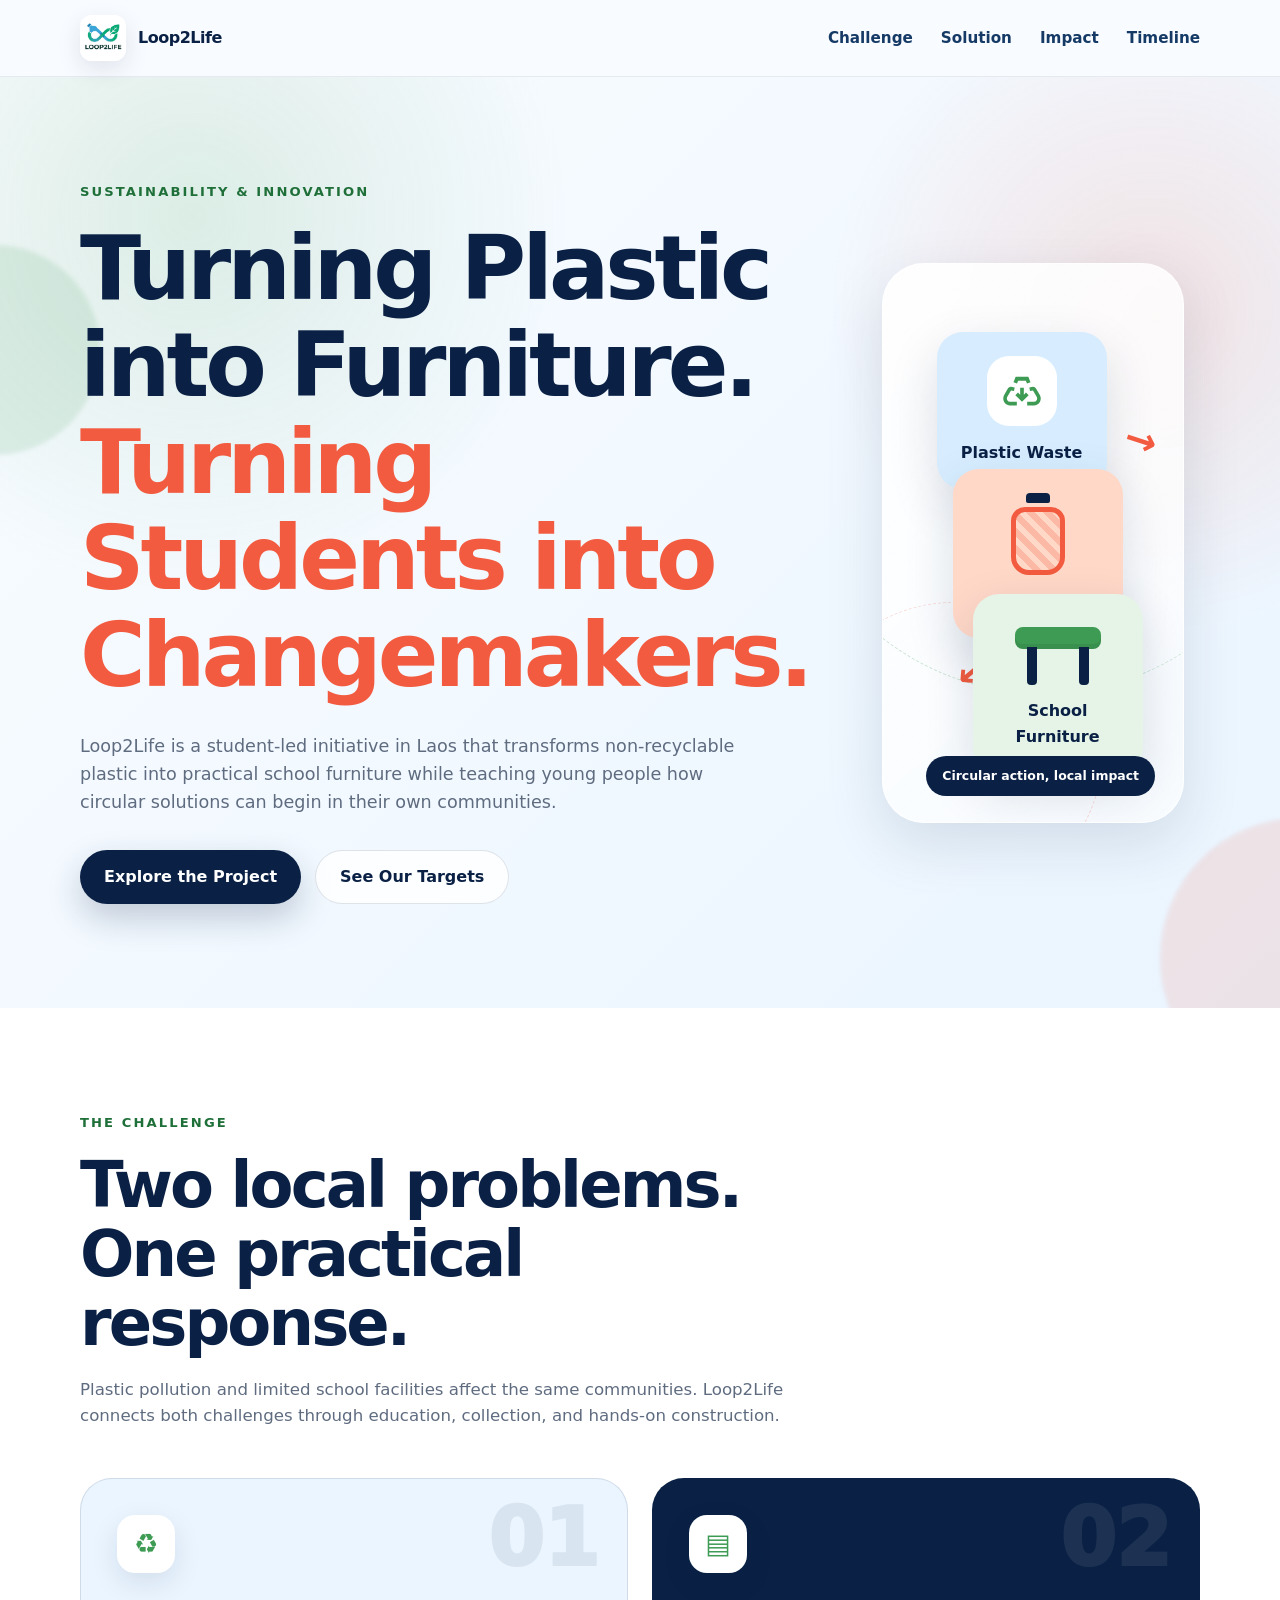
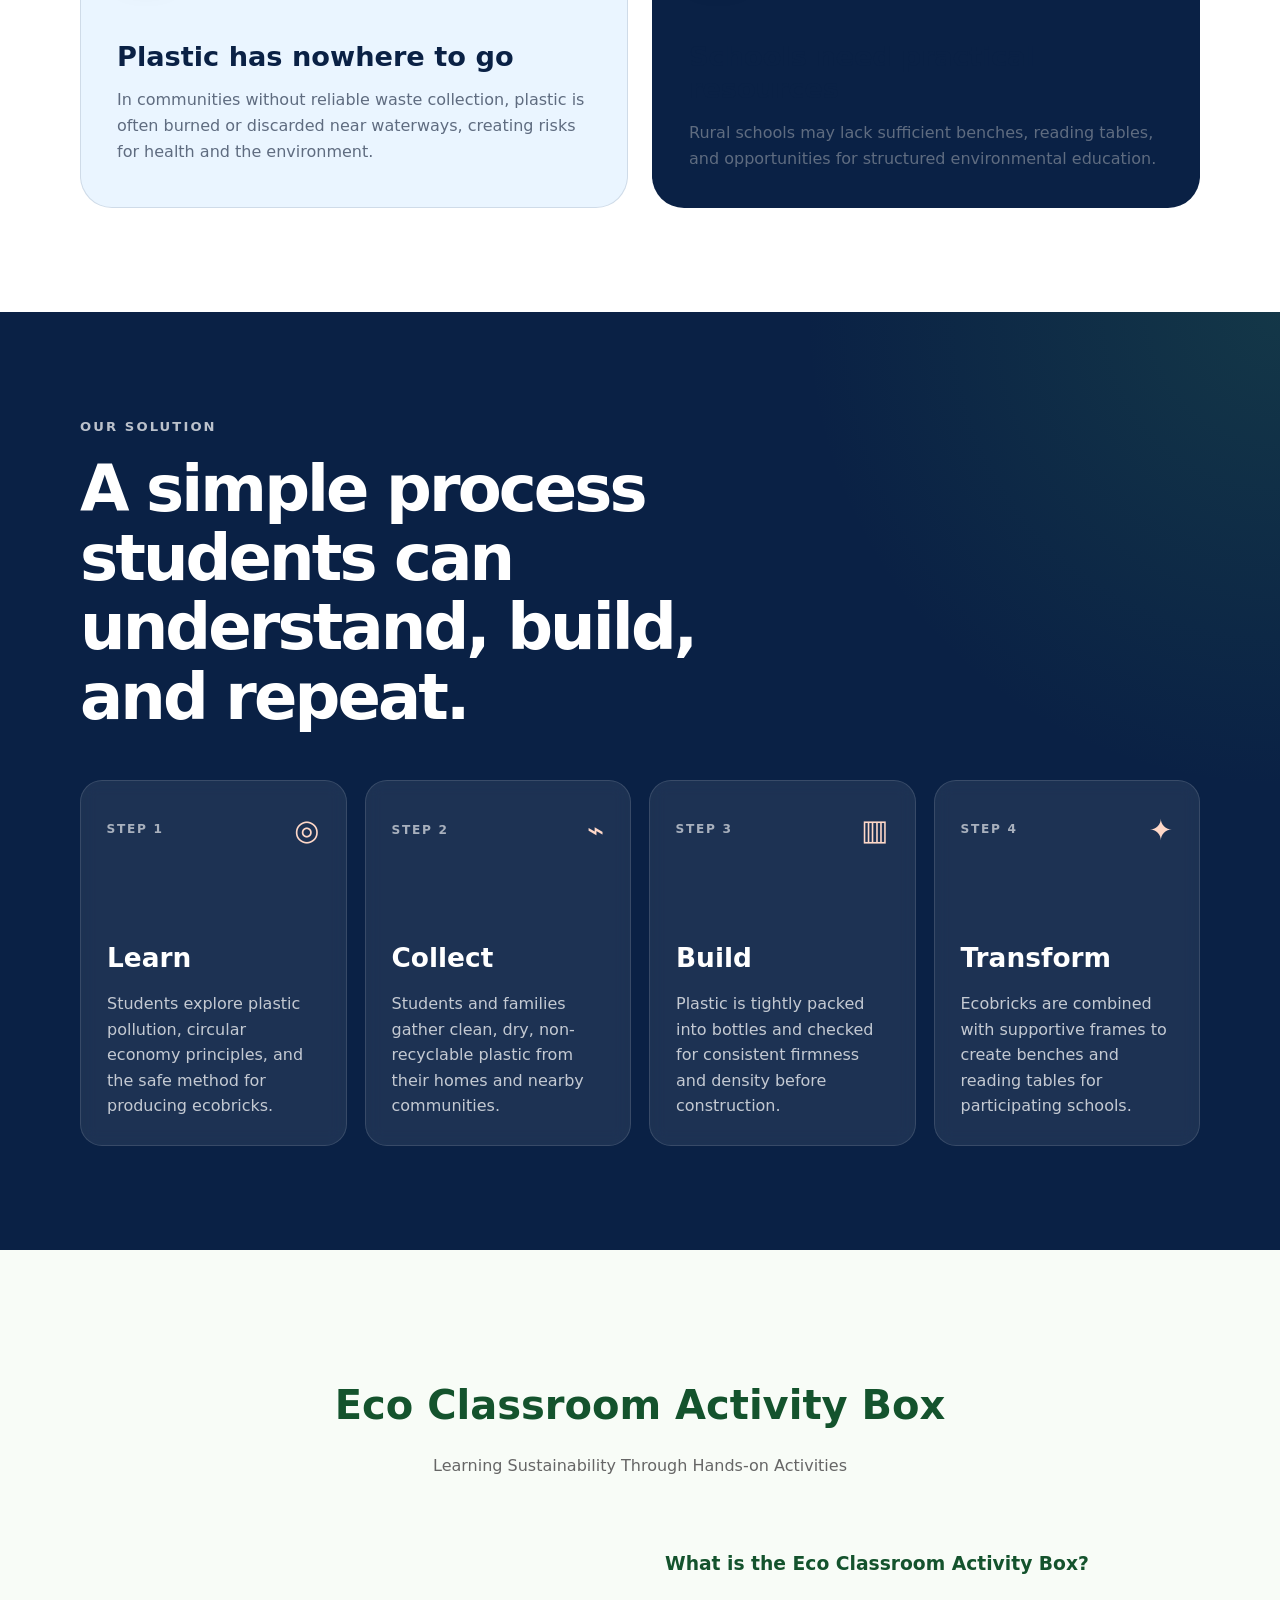
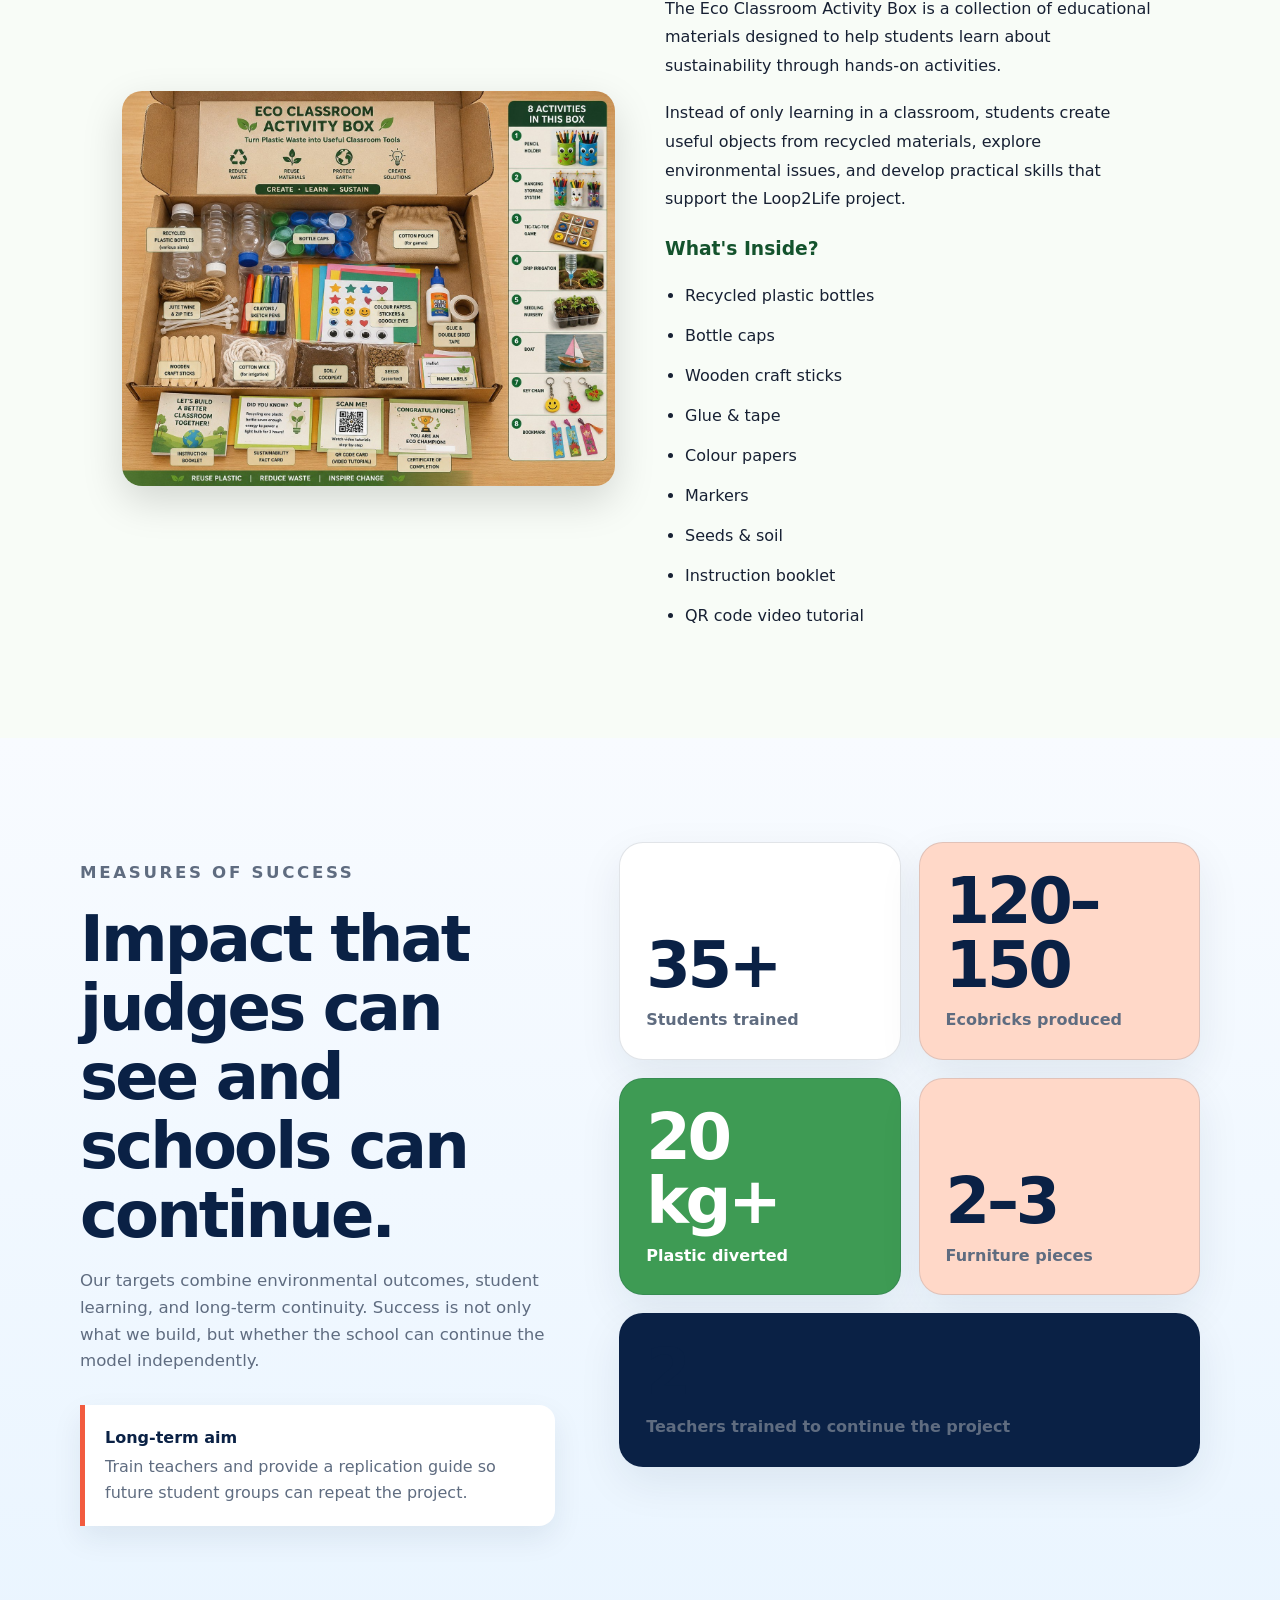
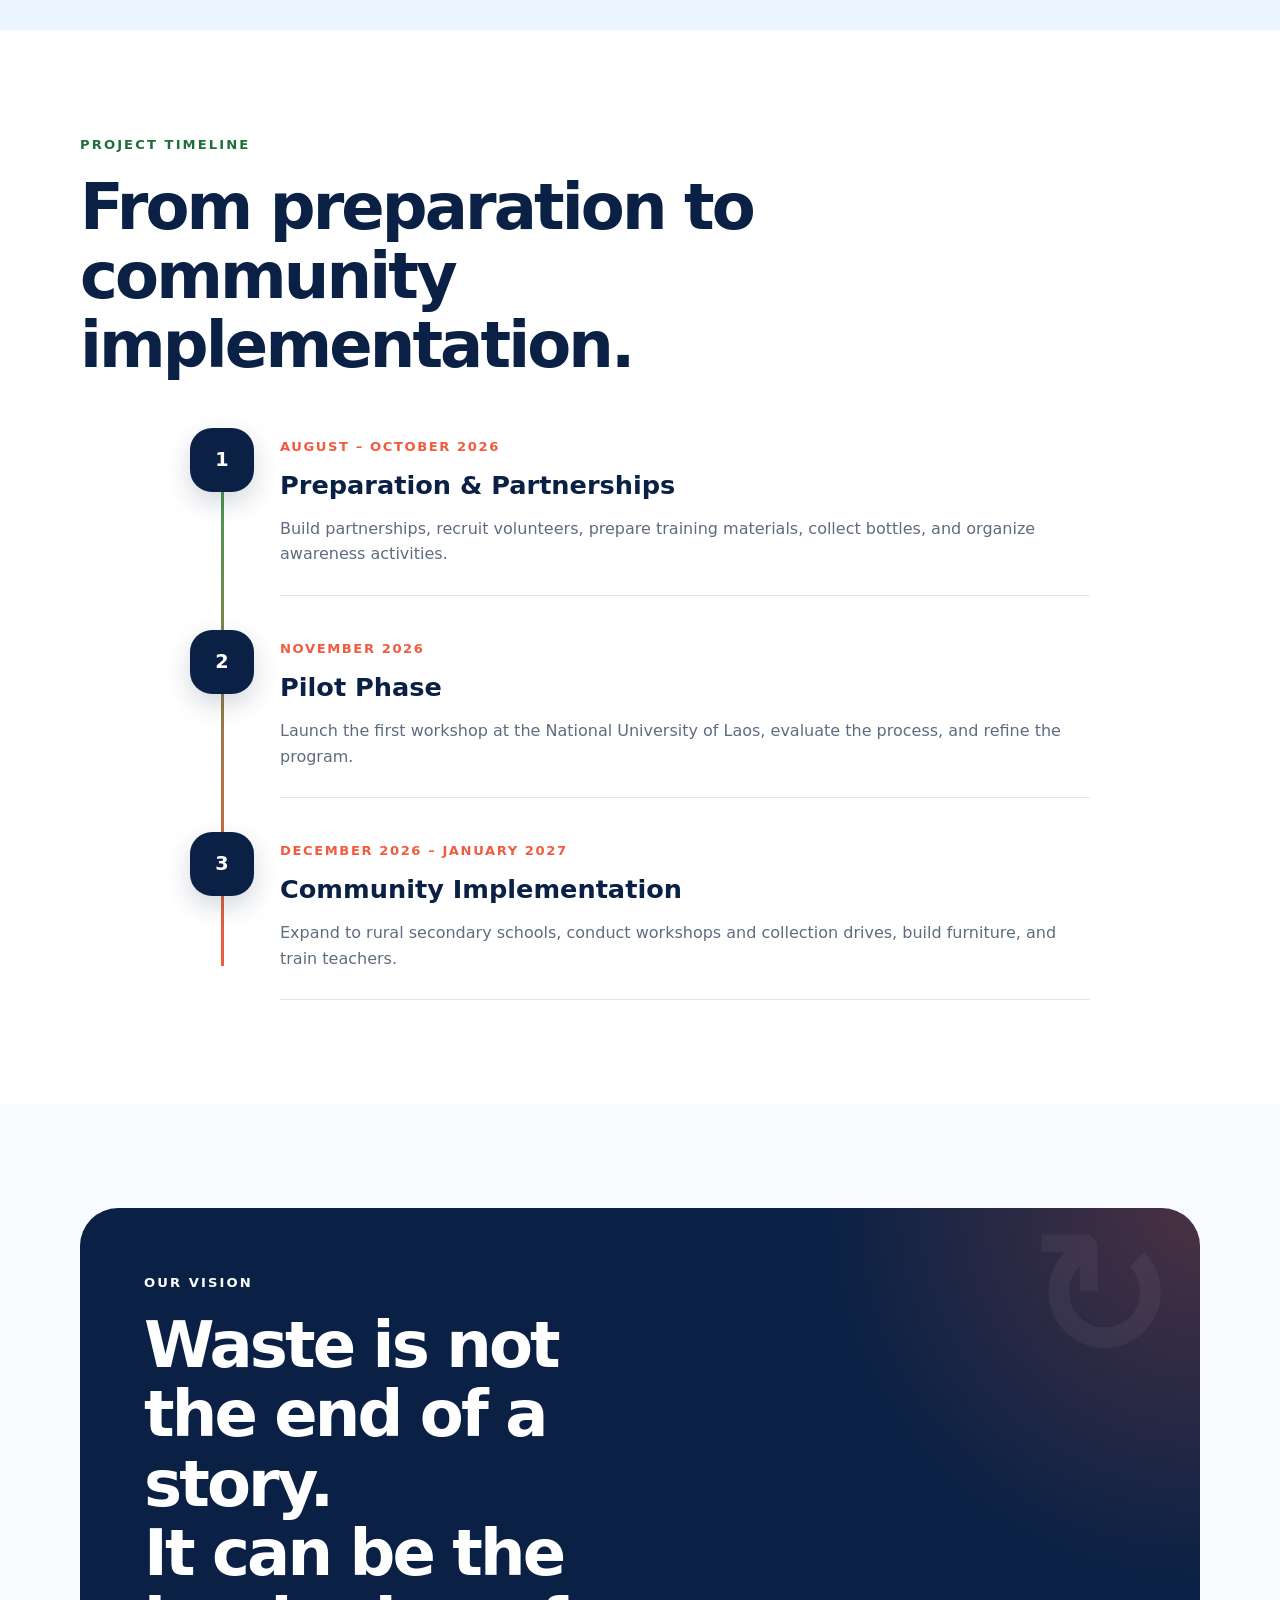
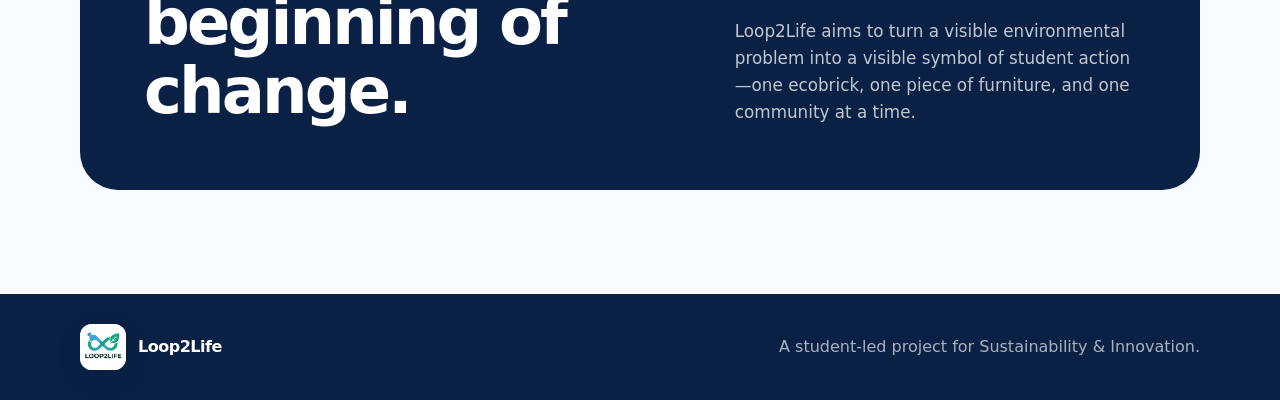
==== index.html @ 2abc689b "Add files via upload" ====
<!DOCTYPE html>
<html lang="en">
<head>
  <meta charset="UTF-8" />
  <meta name="viewport" content="width=device-width, initial-scale=1.0" />
  <meta
    name="description"
    content="Loop2Life transforms non-recyclable plastic into school furniture while empowering students in Laos through environmental education."
  />
  <title>Loop2Life | Turning Waste into Change</title>
  <link rel="stylesheet" href="style.css" />
</head>
<body>
  <header class="site-header">
    <div class="container nav-wrap">
      <a class="brand" href="#top" aria-label="Loop2Life home">
        <img src="logo.jpg" alt="Loop2Life logo" />
        <span>Loop2Life</span>
      </a>

      <nav aria-label="Primary navigation">
        <a href="#challenge">Challenge</a>
        <a href="#solution">Solution</a>
        <a href="#impact">Impact</a>
        <a href="#timeline">Timeline</a>
      </nav>
    </div>
  </header>

  <main id="top">
    <section class="hero section-pad">
      <div class="hero-shape hero-shape-one"></div>
      <div class="hero-shape hero-shape-two"></div>

      <div class="container hero-grid">
        <div class="hero-copy">
          <p class="eyebrow">Sustainability &amp; Innovation</p>
          <h1>
            Turning Plastic into Furniture.<br />
            <span>Turning Students into Changemakers.</span>
          </h1>
          <p class="hero-text">
            Loop2Life is a student-led initiative in Laos that transforms
            non-recyclable plastic into practical school furniture while
            teaching young people how circular solutions can begin in their
            own communities.
          </p>

          <div class="hero-actions">
            <a class="button button-primary" href="#solution">Explore the Project</a>
            <a class="button button-secondary" href="#impact">See Our Targets</a>
          </div>
        </div>

        <div class="hero-visual" aria-label="Plastic waste to school furniture process">
          <div class="orbit orbit-large"></div>
          <div class="orbit orbit-small"></div>

          <div class="visual-card visual-card-main">
            <div class="icon-circle" aria-hidden="true">
              <svg viewBox="0 0 24 24" role="img">
                <path d="M8.2 3.5h7.6l1.3 3.2-2.1.8-.7-1.7H9.7L9 7.5l-2.1-.8 1.3-3.2Zm-2.8 6 2.2.4-.4 2.1-1.8-.3-2.2 3.8a2 2 0 0 0 1.7 3h4v2.2h-4a4.2 4.2 0 0 1-3.6-6.3l2.3-4a2 2 0 0 1 1.8-.9Zm13.2 0a2 2 0 0 1 1.8 1l2.3 3.9a4.2 4.2 0 0 1-3.6 6.3h-4v-2.2h4a2 2 0 0 0 1.7-3l-2.2-3.8-1.8.3-.4-2.1 2.2-.4ZM10.9 10h2.2v4.2l1.3-1.3 1.6 1.6-4 4-4-4 1.6-1.6 1.3 1.3V10Z" />
              </svg>
            </div>
            <p>Plastic Waste</p>
          </div>

          <div class="flow-arrow arrow-one">→</div>

          <div class="visual-card visual-card-accent">
            <div class="bottle" aria-hidden="true">
              <span class="bottle-cap"></span>
              <span class="bottle-body"></span>
            </div>
            <p>Ecobricks</p>
          </div>

          <div class="flow-arrow arrow-two">→</div>

          <div class="visual-card visual-card-furniture">
            <div class="bench" aria-hidden="true">
              <span class="bench-top"></span>
              <span class="bench-leg leg-left"></span>
              <span class="bench-leg leg-right"></span>
            </div>
            <p>School Furniture</p>
          </div>

          <div class="visual-badge">Circular action, local impact</div>
        </div>
      </div>
    </section>

    <section id="challenge" class="section-pad challenge">
      <div class="container">
        <div class="section-heading">
          <p class="eyebrow">The Challenge</p>
          <h2>Two local problems. One practical response.</h2>
          <p>
            Plastic pollution and limited school facilities affect the same
            communities. Loop2Life connects both challenges through education,
            collection, and hands-on construction.
          </p>
        </div>

        <div class="challenge-grid">
          <article class="info-card">
            <span class="card-number">01</span>
            <div class="card-icon" aria-hidden="true">♻</div>
            <h3>Plastic has nowhere to go</h3>
            <p>
              In communities without reliable waste collection, plastic is
              often burned or discarded near waterways, creating risks for
              health and the environment.
            </p>
          </article>

          <article class="info-card info-card-dark">
            <span class="card-number">02</span>
            <div class="card-icon" aria-hidden="true">▤</div>
            <h3>Schools need practical resources</h3>
            <p>
              Rural schools may lack sufficient benches, reading tables, and
              opportunities for structured environmental education.
            </p>
          </article>
        </div>
      </div>
    </section>

    <section id="solution" class="section-pad solution">
      <div class="container">
        <div class="section-heading section-heading-light">
          <p class="eyebrow">Our Solution</p>
          <h2>A simple process students can understand, build, and repeat.</h2>
        </div>

        <div class="process-grid">
          <article class="process-card">
            <div class="process-top">
              <span class="process-step">Step 1</span>
              <span class="process-symbol">◎</span>
            </div>
            <h3>Learn</h3>
            <p>
              Students explore plastic pollution, circular economy principles,
              and the safe method for producing ecobricks.
            </p>
          </article>

          <article class="process-card">
            <div class="process-top">
              <span class="process-step">Step 2</span>
              <span class="process-symbol">⌁</span>
            </div>
            <h3>Collect</h3>
            <p>
              Students and families gather clean, dry, non-recyclable plastic
              from their homes and nearby communities.
            </p>
          </article>

          <article class="process-card">
            <div class="process-top">
              <span class="process-step">Step 3</span>
              <span class="process-symbol">▥</span>
            </div>
            <h3>Build</h3>
            <p>
              Plastic is tightly packed into bottles and checked for consistent
              firmness and density before construction.
            </p>
          </article>

          <article class="process-card">
            <div class="process-top">
              <span class="process-step">Step 4</span>
              <span class="process-symbol">✦</span>
            </div>
            <h3>Transform</h3>
            <p>
              Ecobricks are combined with supportive frames to create benches
              and reading tables for participating schools.
            </p>
          </article>
        </div>
      </div>
    </section>

    <!-- Eco Classroom Activity Box -->
<section id="activity-box" class="activity-box">
    <div class="container">

        <h2>Eco Classroom Activity Box</h2>

        <p class="section-subtitle">
            Learning Sustainability Through Hands-on Activities
        </p>

        <div class="activity-content">

            <div class="activity-image">
                <img src="box.jpg" alt="Eco Classroom Activity Box">
            </div>

            <div class="activity-text">

                <h3>What is the Eco Classroom Activity Box?</h3>

                <p>
                    The Eco Classroom Activity Box is a collection of educational
                    materials designed to help students learn about sustainability
                    through hands-on activities.
                </p>

                <p>
                    Instead of only learning in a classroom, students create useful
                    objects from recycled materials, explore environmental issues,
                    and develop practical skills that support the Loop2Life project.
                </p>

                <h3>What's Inside?</h3>

                <ul>
                    <li>Recycled plastic bottles</li>
                    <li>Bottle caps</li>
                    <li>Wooden craft sticks</li>
                    <li>Glue & tape</li>
                    <li>Colour papers</li>
                    <li>Markers</li>
                    <li>Seeds & soil</li>
                    <li>Instruction booklet</li>
                    <li>QR code video tutorial</li>
                </ul>

            </div>

        </div>

    </div>
</section>

    <section id="impact" class="section-pad impact">
      <div class="container impact-layout">
        <div class="impact-copy">
          <p class="eyebrow">Measures of Success</p>
          <h2>Impact that judges can see and schools can continue.</h2>
          <p>
            Our targets combine environmental outcomes, student learning, and
            long-term continuity. Success is not only what we build, but whether
            the school can continue the model independently.
          </p>
          <div class="impact-note">
            <strong>Long-term aim</strong>
            <span>
              Train teachers and provide a replication guide so future student
              groups can repeat the project.
            </span>
          </div>
        </div>

        <div class="stats-grid">
          <article class="stat-card">
            <strong>35+</strong>
            <span>Students trained</span>
          </article>
          <article class="stat-card">
            <strong>120–150</strong>
            <span>Ecobricks produced</span>
          </article>
          <article class="stat-card">
            <strong>20 kg+</strong>
            <span>Plastic diverted</span>
          </article>
          <article class="stat-card">
            <strong>2–3</strong>
            <span>Furniture pieces</span>
          </article>
          <article class="stat-card stat-card-wide">
            <strong>2</strong>
            <span>Teachers trained to continue the project</span>
          </article>
        </div>
      </div>
    </section>

    <section id="timeline" class="section-pad timeline-section">
      <div class="container">
        <div class="section-heading">
          <p class="eyebrow">Project Timeline</p>
          <h2>From preparation to community implementation.</h2>
        </div>

        <div class="timeline">
          <article class="timeline-item">
            <div class="timeline-marker">1</div>
            <div class="timeline-content">
              <p class="timeline-date">August – October 2026</p>
              <h3>Preparation &amp; Partnerships</h3>
              <p>
                Build partnerships, recruit volunteers, prepare training
                materials, collect bottles, and organize awareness activities.
              </p>
            </div>
          </article>

          <article class="timeline-item">
            <div class="timeline-marker">2</div>
            <div class="timeline-content">
              <p class="timeline-date">November 2026</p>
              <h3>Pilot Phase</h3>
              <p>
                Launch the first workshop at the National University of Laos,
                evaluate the process, and refine the program.
              </p>
            </div>
          </article>

          <article class="timeline-item">
            <div class="timeline-marker">3</div>
            <div class="timeline-content">
              <p class="timeline-date">December 2026 – January 2027</p>
              <h3>Community Implementation</h3>
              <p>
                Expand to rural secondary schools, conduct workshops and
                collection drives, build furniture, and train teachers.
              </p>
            </div>
          </article>
        </div>
      </div>
    </section>

    <section class="section-pad vision">
      <div class="container vision-card">
        <div>
          <p class="eyebrow">Our Vision</p>
          <h2>Waste is not the end of a story.<br />It can be the beginning of change.</h2>
        </div>
        <p>
          Loop2Life aims to turn a visible environmental problem into a visible
          symbol of student action—one ecobrick, one piece of furniture, and one
          community at a time.
        </p>
      </div>
    </section>
  </main>

  <footer>
    <div class="container footer-wrap">
      <a class="brand footer-brand" href="#top">
        <img src="logo.jpg" alt="Loop2Life logo" />
        <span>Loop2Life</span>
      </a>
      <p>A student-led project for Sustainability &amp; Innovation.</p>
    </div>
  </footer>
</body>
</html>
---- style.css ----
:root {
  --navy: #0a2145;
  --navy-soft: #153a66;
  --blue: #eaf5ff;
  --blue-strong: #d7edff;
  --green: #3e9b54;
  --green-dark: #1f6f39;
  --orange: #f25b3f;
  --peach: #ffd8c8;
  --ink: #172033;
  --muted: #5f6c80;
  --white: #ffffff;
  --border: rgba(10, 33, 69, 0.12);
  --shadow: 0 20px 60px rgba(10, 33, 69, 0.12);
  --radius-xl: 32px;
  --radius-lg: 22px;
  --radius-md: 16px;
  --container: 1120px;
}

* {
  box-sizing: border-box;
}

html {
  scroll-behavior: smooth;
}

body {
  margin: 0;
  color: var(--ink);
  background: #f8fbff;
  font-family: Inter, ui-sans-serif, system-ui, -apple-system, BlinkMacSystemFont,
    "Segoe UI", sans-serif;
  line-height: 1.6;
}

img {
  max-width: 100%;
  display: block;
}

a {
  color: inherit;
  text-decoration: none;
}

.container {
  width: min(calc(100% - 40px), var(--container));
  margin-inline: auto;
}

.section-pad {
  padding: 104px 0;
}

.site-header {
  position: sticky;
  top: 0;
  z-index: 1000;
  background: rgba(248, 251, 255, 0.9);
  backdrop-filter: blur(18px);
  border-bottom: 1px solid rgba(10, 33, 69, 0.08);
}

.nav-wrap {
  min-height: 76px;
  display: flex;
  align-items: center;
  justify-content: space-between;
  gap: 24px;
}

.brand {
  display: inline-flex;
  align-items: center;
  gap: 12px;
  font-weight: 900;
  letter-spacing: -0.03em;
  color: var(--navy);
}

.brand img {
  width: 46px;
  height: 46px;
  object-fit: contain;
  border-radius: 12px;
  background: var(--white);
  box-shadow: 0 8px 24px rgba(10, 33, 69, 0.1);
}

nav {
  display: flex;
  align-items: center;
  gap: 28px;
  font-size: 0.95rem;
  font-weight: 700;
  color: var(--navy-soft);
}

nav a {
  position: relative;
}

nav a::after {
  content: "";
  position: absolute;
  left: 0;
  bottom: -8px;
  width: 100%;
  height: 3px;
  border-radius: 99px;
  background: var(--orange);
  transform: scaleX(0);
  transform-origin: left;
  transition: transform 180ms ease;
}

nav a:hover::after,
nav a:focus-visible::after {
  transform: scaleX(1);
}

.hero {
  position: relative;
  overflow: hidden;
  min-height: calc(100vh - 76px);
  display: grid;
  align-items: center;
  background:
    radial-gradient(circle at 15% 15%, rgba(62, 155, 84, 0.15), transparent 28%),
    radial-gradient(circle at 90% 25%, rgba(242, 91, 63, 0.14), transparent 24%),
    linear-gradient(135deg, #f9fcff 0%, #eaf5ff 100%);
}

.hero-grid {
  position: relative;
  z-index: 2;
  display: grid;
  grid-template-columns: 1.05fr 0.95fr;
  gap: 72px;
  align-items: center;
}

.hero-copy h1,
.section-heading h2,
.impact-copy h2,
.vision-card h2 {
  margin: 0;
  color: var(--navy);
  line-height: 1.08;
  letter-spacing: -0.045em;
}

.hero-copy h1 {
  font-size: clamp(3.2rem, 7vw, 6.3rem);
  max-width: 900px;
}

.hero-copy h1 span {
  color: var(--orange);
}

.eyebrow {
  margin: 0 0 18px;
  color: var(--green-dark);
  font-size: 0.82rem;
  font-weight: 900;
  letter-spacing: 0.16em;
  text-transform: uppercase;
}

.hero-text {
  max-width: 690px;
  margin: 28px 0 0;
  color: var(--muted);
  font-size: 1.1rem;
}

.hero-actions {
  display: flex;
  flex-wrap: wrap;
  gap: 14px;
  margin-top: 34px;
}

.button {
  display: inline-flex;
  align-items: center;
  justify-content: center;
  min-height: 54px;
  padding: 0 24px;
  border-radius: 999px;
  font-weight: 800;
  transition:
    transform 180ms ease,
    box-shadow 180ms ease,
    background 180ms ease;
}

.button:hover {
  transform: translateY(-2px);
}

.button-primary {
  color: var(--white);
  background: var(--navy);
  box-shadow: 0 14px 34px rgba(10, 33, 69, 0.22);
}

.button-primary:hover {
  box-shadow: 0 18px 42px rgba(10, 33, 69, 0.3);
}

.button-secondary {
  color: var(--navy);
  background: rgba(255, 255, 255, 0.76);
  border: 1px solid var(--border);
}

.hero-visual {
  position: relative;
  min-height: 560px;
  border-radius: 42px;
  background:
    linear-gradient(140deg, rgba(255, 255, 255, 0.92), rgba(255, 255, 255, 0.62));
  border: 1px solid rgba(255, 255, 255, 0.82);
  box-shadow: var(--shadow);
  overflow: hidden;
}

.orbit {
  position: absolute;
  border: 1px dashed rgba(62, 155, 84, 0.24);
  border-radius: 50%;
}

.orbit-large {
  width: 520px;
  height: 520px;
  right: -120px;
  top: -90px;
}

.orbit-small {
  width: 300px;
  height: 300px;
  left: -80px;
  bottom: -80px;
  border-color: rgba(242, 91, 63, 0.22);
}

.visual-card {
  position: absolute;
  width: 170px;
  min-height: 150px;
  padding: 24px;
  border-radius: 26px;
  display: grid;
  place-items: center;
  text-align: center;
  box-shadow: 0 18px 50px rgba(10, 33, 69, 0.14);
}

.visual-card p {
  margin: 14px 0 0;
  font-weight: 900;
  color: var(--navy);
}

.visual-card-main {
  left: 54px;
  top: 68px;
  background: var(--blue-strong);
}

.visual-card-accent {
  right: 60px;
  top: 205px;
  background: var(--peach);
}

.visual-card-furniture {
  left: 90px;
  bottom: 48px;
  background: #e6f4e7;
}

.icon-circle {
  width: 70px;
  height: 70px;
  border-radius: 22px;
  display: grid;
  place-items: center;
  background: var(--white);
}

.icon-circle svg {
  width: 40px;
  fill: var(--green);
}

.flow-arrow {
  position: absolute;
  font-size: 2.4rem;
  font-weight: 900;
  color: var(--orange);
}

.arrow-one {
  left: 242px;
  top: 145px;
  transform: rotate(18deg);
}

.arrow-two {
  right: 194px;
  top: 378px;
  transform: rotate(140deg);
}

.bottle {
  position: relative;
  width: 54px;
  height: 82px;
}

.bottle-cap {
  position: absolute;
  width: 24px;
  height: 10px;
  border-radius: 4px 4px 2px 2px;
  background: var(--navy);
  left: 50%;
  transform: translateX(-50%);
}

.bottle-body {
  position: absolute;
  left: 50%;
  bottom: 0;
  width: 54px;
  height: 68px;
  transform: translateX(-50%);
  border: 5px solid var(--orange);
  border-radius: 14px 14px 18px 18px;
  background:
    repeating-linear-gradient(
      45deg,
      rgba(242, 91, 63, 0.25),
      rgba(242, 91, 63, 0.25) 6px,
      transparent 6px,
      transparent 12px
    );
}

.bench {
  position: relative;
  width: 86px;
  height: 66px;
}

.bench-top {
  position: absolute;
  top: 9px;
  left: 0;
  width: 86px;
  height: 22px;
  border-radius: 8px;
  background: var(--green);
  box-shadow: inset 0 -5px 0 rgba(0, 0, 0, 0.08);
}

.bench-leg {
  position: absolute;
  top: 29px;
  width: 10px;
  height: 38px;
  border-radius: 0 0 4px 4px;
  background: var(--navy);
}

.leg-left {
  left: 12px;
}

.leg-right {
  right: 12px;
}

.visual-badge {
  position: absolute;
  right: 28px;
  bottom: 26px;
  padding: 10px 16px;
  border-radius: 999px;
  color: var(--white);
  background: var(--navy);
  font-size: 0.78rem;
  font-weight: 800;
}

.hero-shape {
  position: absolute;
  border-radius: 50%;
  filter: blur(2px);
}

.hero-shape-one {
  width: 210px;
  height: 210px;
  top: 18%;
  left: -110px;
  background: rgba(62, 155, 84, 0.13);
}

.hero-shape-two {
  width: 280px;
  height: 280px;
  right: -160px;
  bottom: -90px;
  background: rgba(242, 91, 63, 0.12);
}

.section-heading {
  max-width: 760px;
  margin-bottom: 48px;
}

.section-heading h2,
.impact-copy h2,
.vision-card h2 {
  font-size: clamp(2.25rem, 5vw, 4.1rem);
}

.section-heading > p:last-child,
.impact-copy > p {
  margin-top: 18px;
  color: var(--muted);
  font-size: 1.04rem;
}

.challenge {
  background: var(--white);
}

.challenge-grid {
  display: grid;
  grid-template-columns: repeat(2, 1fr);
  gap: 24px;
}

.info-card {
  position: relative;
  min-height: 330px;
  padding: 36px;
  border-radius: var(--radius-xl);
  background: var(--blue);
  border: 1px solid var(--border);
  overflow: hidden;
}

.info-card-dark {
  color: var(--white);
  background: var(--navy);
}

.info-card-dark h3,
.info-card-dark p {
  color: var(--white);
}

.card-number {
  position: absolute;
  right: 28px;
  top: 20px;
  font-size: 5rem;
  font-weight: 950;
  line-height: 1;
  color: rgba(10, 33, 69, 0.08);
}

.info-card-dark .card-number {
  color: rgba(255, 255, 255, 0.08);
}

.card-icon {
  width: 58px;
  height: 58px;
  display: grid;
  place-items: center;
  border-radius: 18px;
  background: var(--white);
  color: var(--green);
  font-size: 1.7rem;
  box-shadow: 0 10px 28px rgba(10, 33, 69, 0.1);
}

.info-card h3 {
  margin: 68px 0 14px;
  color: var(--navy);
  font-size: 1.7rem;
  line-height: 1.2;
}

.info-card p {
  margin: 0;
  max-width: 540px;
  color: var(--muted);
}

.solution {
  color: var(--white);
  background:
    radial-gradient(circle at top right, rgba(62, 155, 84, 0.18), transparent 30%),
    var(--navy);
}

.section-heading-light h2,
.section-heading-light .eyebrow {
  color: var(--white);
}

.section-heading-light .eyebrow {
  opacity: 0.72;
}

.process-grid {
  display: grid;
  grid-template-columns: repeat(4, 1fr);
  gap: 18px;
}

.process-card {
  min-height: 310px;
  padding: 26px;
  border-radius: var(--radius-lg);
  background: rgba(255, 255, 255, 0.08);
  border: 1px solid rgba(255, 255, 255, 0.12);
  backdrop-filter: blur(8px);
  transition:
    transform 180ms ease,
    background 180ms ease;
}

.process-card:hover {
  transform: translateY(-6px);
  background: rgba(255, 255, 255, 0.12);
}

.process-top {
  display: flex;
  align-items: center;
  justify-content: space-between;
}

.process-step {
  color: rgba(255, 255, 255, 0.62);
  font-size: 0.76rem;
  font-weight: 900;
  letter-spacing: 0.14em;
  text-transform: uppercase;
}

.process-symbol {
  color: var(--peach);
  font-size: 1.8rem;
}

.process-card h3 {
  margin: 84px 0 12px;
  font-size: 1.65rem;
}

.process-card p {
  margin: 0;
  color: rgba(255, 255, 255, 0.74);
}

.impact {
  background: linear-gradient(180deg, #f8fbff, #eaf5ff);
}

.impact-layout {
  display: grid;
  grid-template-columns: 0.9fr 1.1fr;
  gap: 64px;
  align-items: start;
}

.impact-note {
  margin-top: 30px;
  padding: 20px;
  border-left: 5px solid var(--orange);
  border-radius: 0 16px 16px 0;
  background: var(--white);
  box-shadow: 0 12px 30px rgba(10, 33, 69, 0.08);
}

.impact-note strong,
.impact-note span {
  display: block;
}

.impact-note strong {
  color: var(--navy);
  margin-bottom: 4px;
}

.impact-note span {
  color: var(--muted);
}

.stats-grid {
  display: grid;
  grid-template-columns: repeat(2, 1fr);
  gap: 18px;
}

.stat-card {
  min-height: 180px;
  padding: 26px;
  border-radius: 24px;
  display: flex;
  flex-direction: column;
  justify-content: flex-end;
  background: var(--white);
  border: 1px solid var(--border);
  box-shadow: 0 16px 44px rgba(10, 33, 69, 0.08);
}

.stat-card:nth-child(2),
.stat-card:nth-child(4) {
  background: var(--peach);
}

.stat-card:nth-child(3) {
  color: var(--white);
  background: var(--green);
}

.stat-card:nth-child(3) strong,
.stat-card:nth-child(3) span {
  color: var(--white);
}

.stat-card-wide {
  grid-column: 1 / -1;
  min-height: 145px;
  background: var(--navy);
}

.stat-card-wide strong,
.stat-card-wide span {
  color: var(--white);
}

.stat-card strong {
  color: var(--navy);
  font-size: clamp(2.4rem, 5vw, 4.4rem);
  line-height: 1;
  letter-spacing: -0.05em;
}

.stat-card span {
  margin-top: 10px;
  color: var(--muted);
  font-weight: 700;
}

.timeline-section {
  background: var(--white);
}

.timeline {
  position: relative;
  max-width: 900px;
  margin: 0 auto;
}

.timeline::before {
  content: "";
  position: absolute;
  top: 34px;
  bottom: 34px;
  left: 31px;
  width: 3px;
  background: linear-gradient(var(--green), var(--orange));
}

.timeline-item {
  position: relative;
  display: grid;
  grid-template-columns: 64px 1fr;
  gap: 26px;
  padding-bottom: 34px;
}

.timeline-item:last-child {
  padding-bottom: 0;
}

.timeline-marker {
  position: relative;
  z-index: 2;
  width: 64px;
  height: 64px;
  border-radius: 22px;
  display: grid;
  place-items: center;
  color: var(--white);
  background: var(--navy);
  font-size: 1.2rem;
  font-weight: 900;
  box-shadow: 0 10px 26px rgba(10, 33, 69, 0.18);
}

.timeline-content {
  padding: 8px 0 28px;
  border-bottom: 1px solid var(--border);
}

.timeline-date {
  margin: 0 0 8px;
  color: var(--orange);
  font-size: 0.82rem;
  font-weight: 900;
  letter-spacing: 0.12em;
  text-transform: uppercase;
}

.timeline-content h3 {
  margin: 0;
  color: var(--navy);
  font-size: 1.6rem;
}

.timeline-content p:last-child {
  margin: 10px 0 0;
  color: var(--muted);
}

.vision {
  background: #f8fbff;
}

.vision-card {
  position: relative;
  padding: 64px;
  border-radius: 38px;
  display: grid;
  grid-template-columns: 1.15fr 0.85fr;
  gap: 48px;
  align-items: end;
  color: var(--white);
  background:
    radial-gradient(circle at top right, rgba(242, 91, 63, 0.28), transparent 30%),
    var(--navy);
  overflow: hidden;
}

.vision-card::after {
  content: "↻";
  position: absolute;
  right: 24px;
  top: 0;
  font-size: 11rem;
  font-weight: 900;
  line-height: 1;
  color: rgba(255, 255, 255, 0.05);
}

.vision-card .eyebrow,
.vision-card h2 {
  color: var(--white);
}

.vision-card > p {
  position: relative;
  z-index: 2;
  margin: 0;
  color: rgba(255, 255, 255, 0.75);
  font-size: 1.05rem;
}

footer {
  padding: 30px 0;
  background: var(--navy);
  color: rgba(255, 255, 255, 0.65);
}

.footer-wrap {
  display: flex;
  align-items: center;
  justify-content: space-between;
  gap: 24px;
}

.footer-brand {
  color: var(--white);
}

.footer-wrap p {
  margin: 0;
  text-align: right;
}

@media (max-width: 980px) {
  .hero-grid,
  .impact-layout,
  .vision-card {
    grid-template-columns: 1fr;
  }

  .hero {
    min-height: auto;
  }

  .hero-visual {
    min-height: 520px;
  }

  .process-grid {
    grid-template-columns: repeat(2, 1fr);
  }

  .vision-card {
    align-items: start;
  }
}

@media (max-width: 720px) {
  .section-pad {
    padding: 76px 0;
  }

  .nav-wrap {
    min-height: 68px;
  }

  nav {
    display: none;
  }

  .brand img {
    width: 40px;
    height: 40px;
  }

  .hero-grid {
    gap: 44px;
  }

  .hero-copy h1 {
    font-size: clamp(2.7rem, 14vw, 4.2rem);
  }

  .hero-visual {
    min-height: 500px;
  }

  .visual-card {
    width: 145px;
    min-height: 130px;
    padding: 18px;
  }

  .visual-card-main {
    left: 24px;
    top: 44px;
  }

  .visual-card-accent {
    right: 24px;
    top: 190px;
  }

  .visual-card-furniture {
    left: 42px;
    bottom: 54px;
  }

  .arrow-one {
    left: 48%;
    top: 130px;
  }

  .arrow-two {
    right: 32%;
    top: 350px;
  }

  .challenge-grid,
  .process-grid,
  .stats-grid {
    grid-template-columns: 1fr;
  }

  .stat-card-wide {
    grid-column: auto;
  }

  .process-card {
    min-height: 260px;
  }

  .process-card h3 {
    margin-top: 56px;
  }

  .vision-card {
    padding: 42px 28px;
    gap: 24px;
  }

  .footer-wrap {
    flex-direction: column;
    align-items: flex-start;
  }

  .footer-wrap p {
    text-align: left;
  }
}

@media (prefers-reduced-motion: reduce) {
  html {
    scroll-behavior: auto;
  }

  *,
  *::before,
  *::after {
    transition: none !important;
  }
}

/* ==========================
   Activity Box
========================== */

.activity-box{
    padding:90px 8%;
    background:#f8fcf7;
}

.activity-box h2{
    text-align:center;
    font-size:2.5rem;
    color:#14532d;
    margin-bottom:10px;
}

.section-subtitle{
    text-align:center;
    color:#666;
    margin-bottom:50px;
}

.activity-content{
    display:flex;
    gap:50px;
    align-items:center;
    justify-content:center;
    flex-wrap:wrap;
}

.activity-image{
    flex:1;
    min-width:350px;
}

.activity-image img{
    width:100%;
    border-radius:20px;
    box-shadow:0 15px 40px rgba(0,0,0,.15);
}

.activity-text{
    flex:1;
    min-width:350px;
}

.activity-text h3{
    color:#14532d;
    margin-top:20px;
    margin-bottom:15px;
}

.activity-text p{
    line-height:1.8;
    margin-bottom:18px;
}

.activity-text ul{
    padding-left:20px;
    line-height:2;
}

.activity-text li{
    margin-bottom:8px;
}
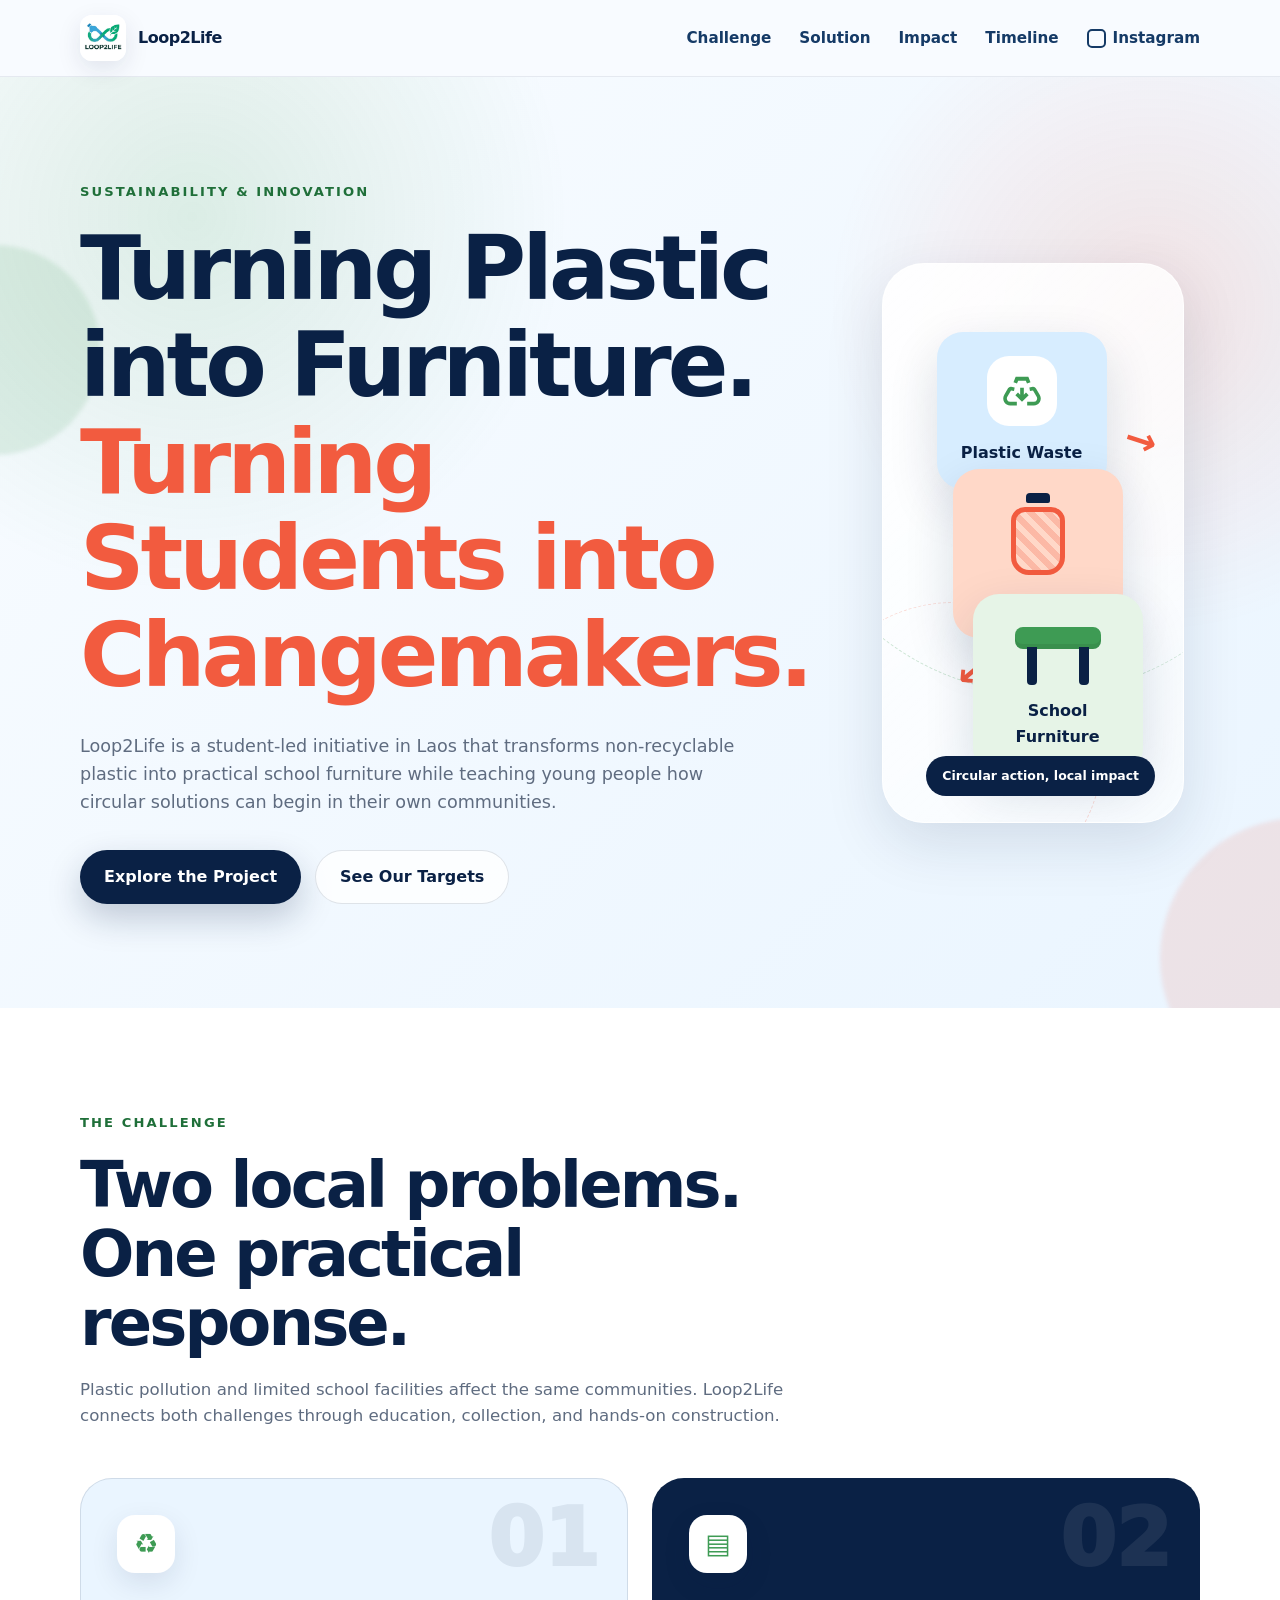
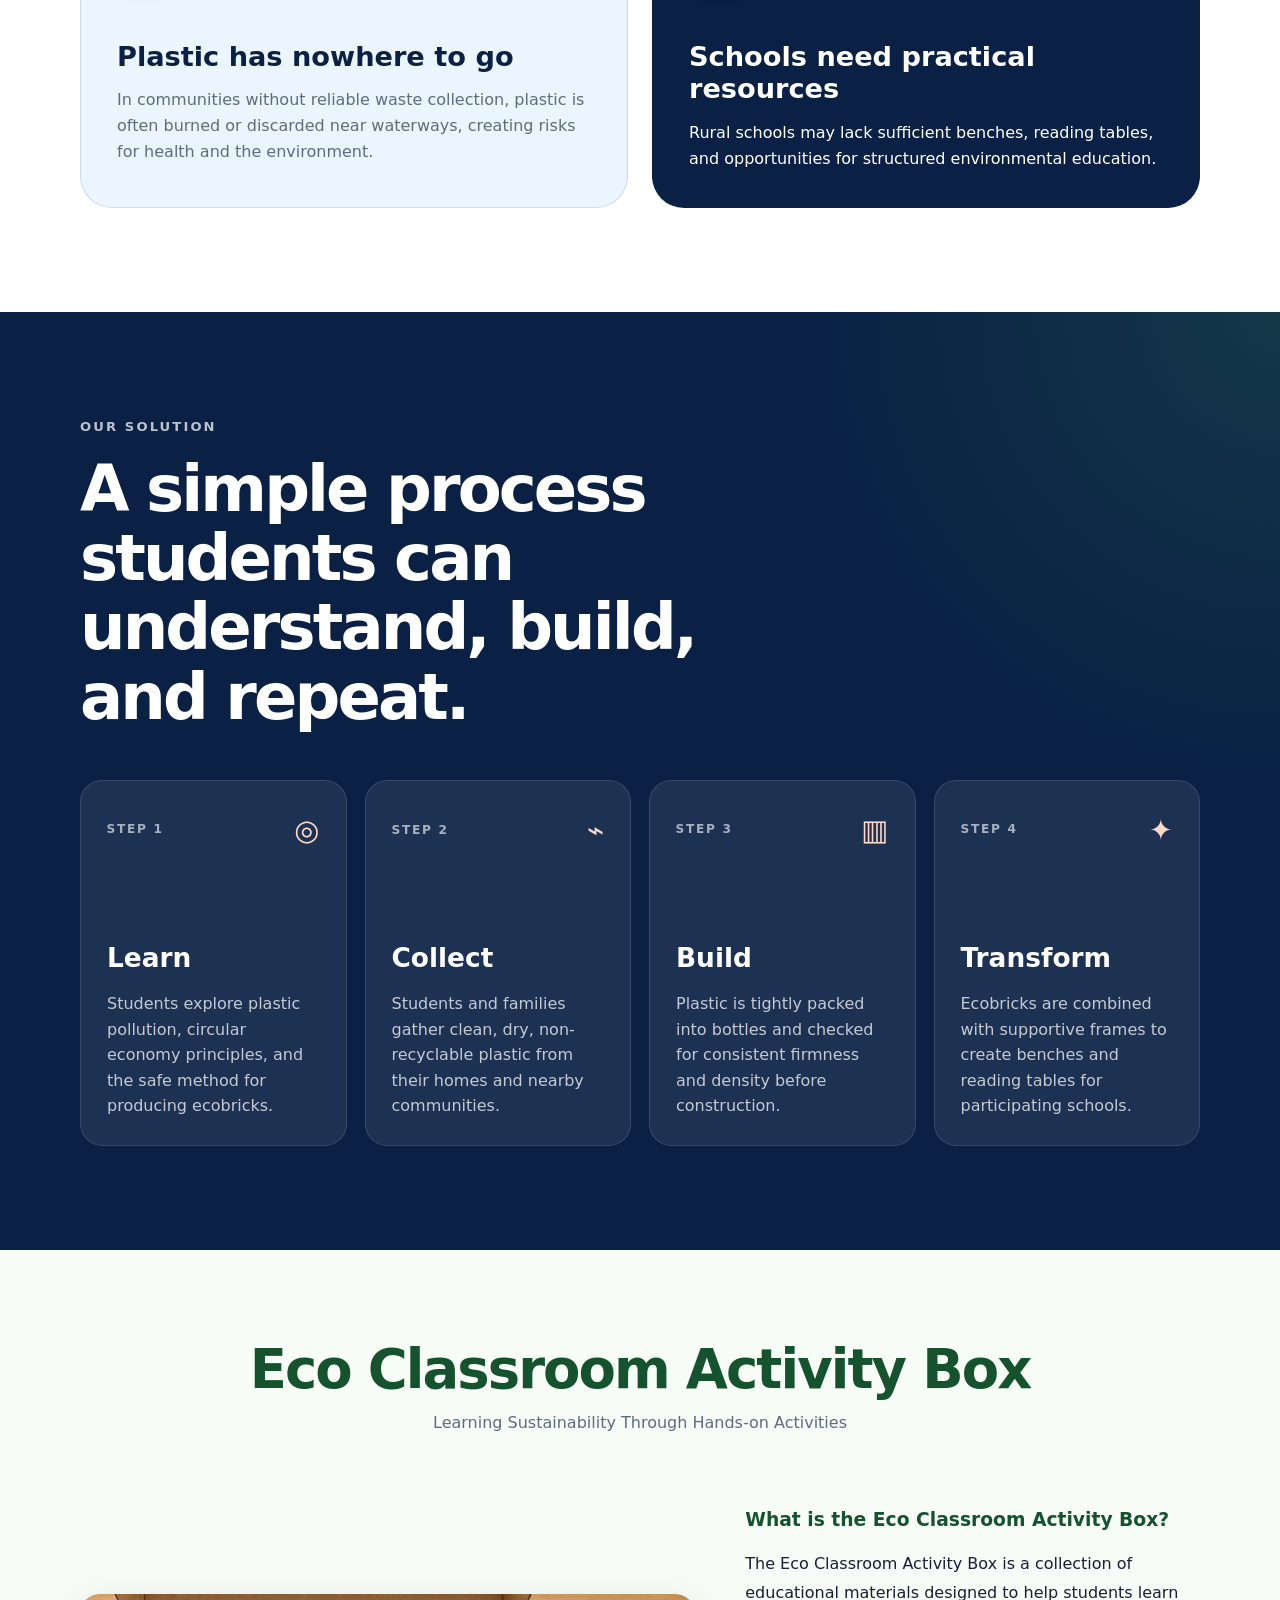
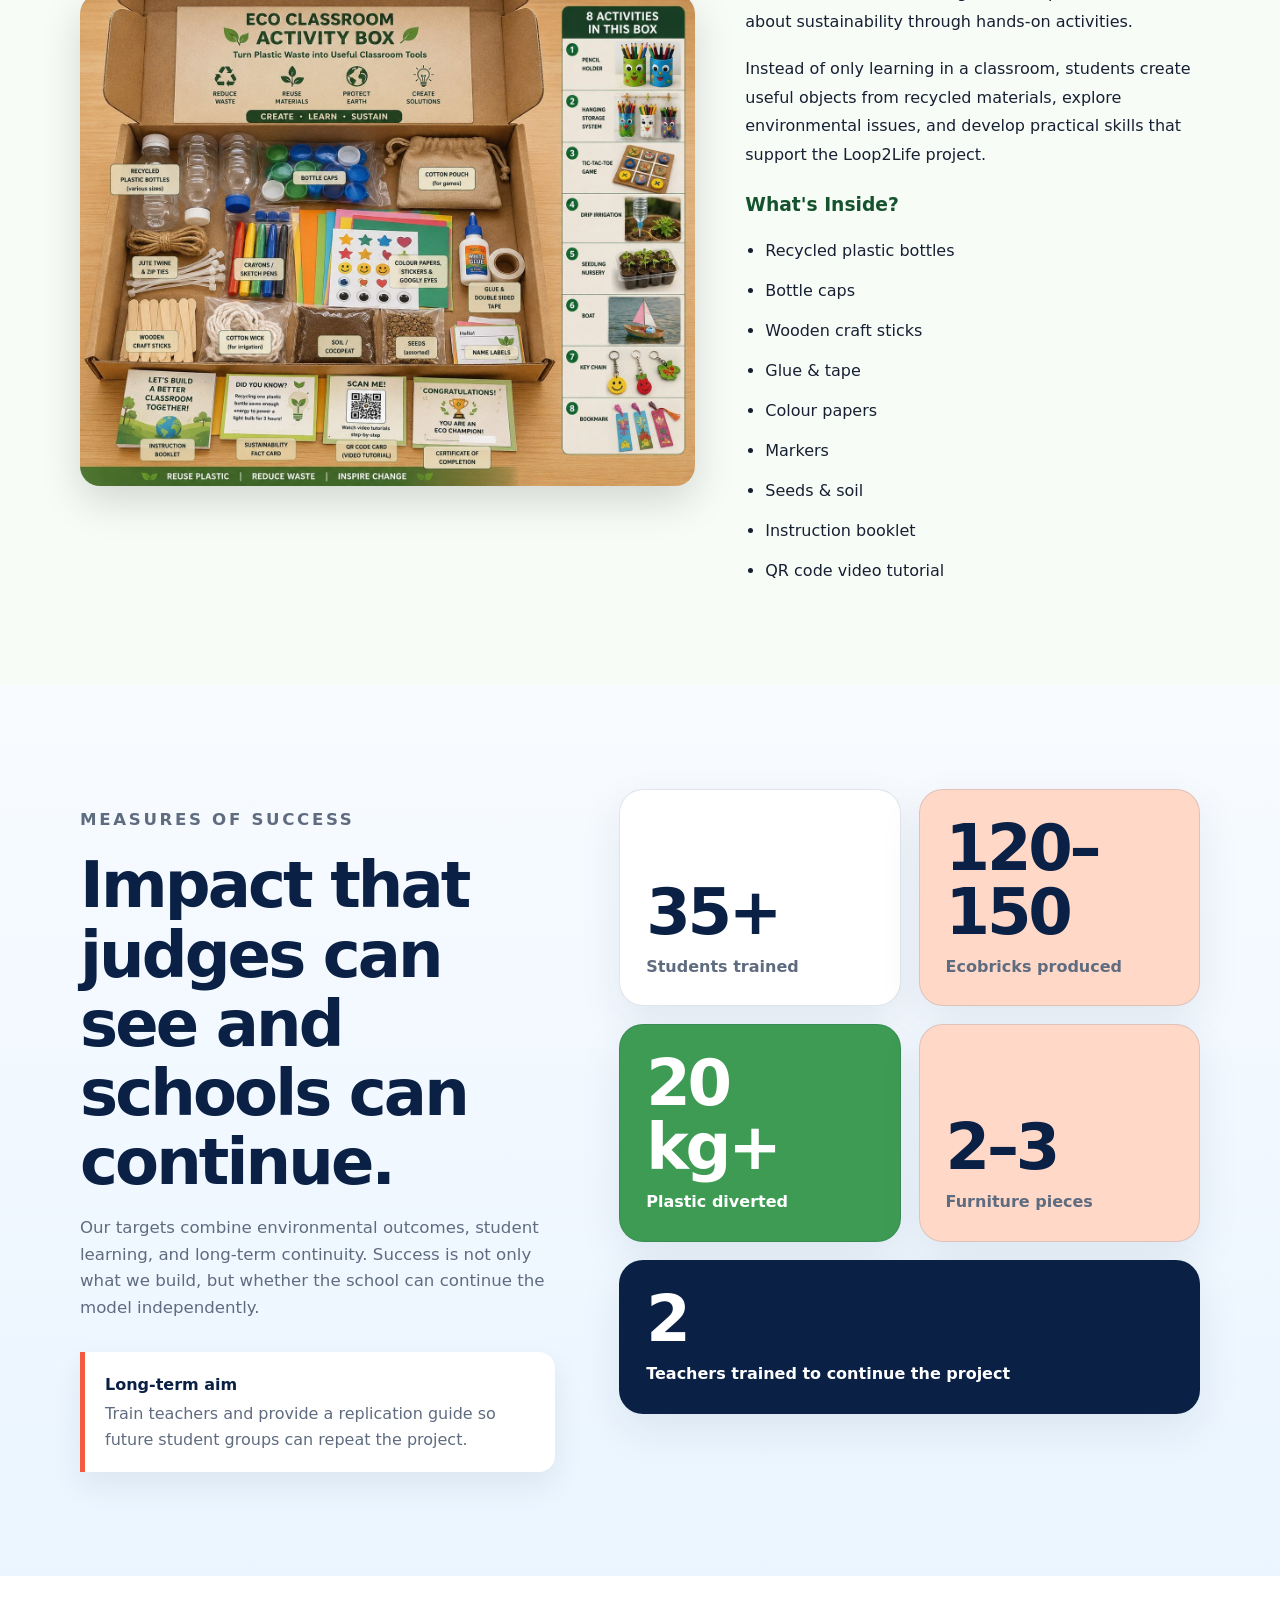
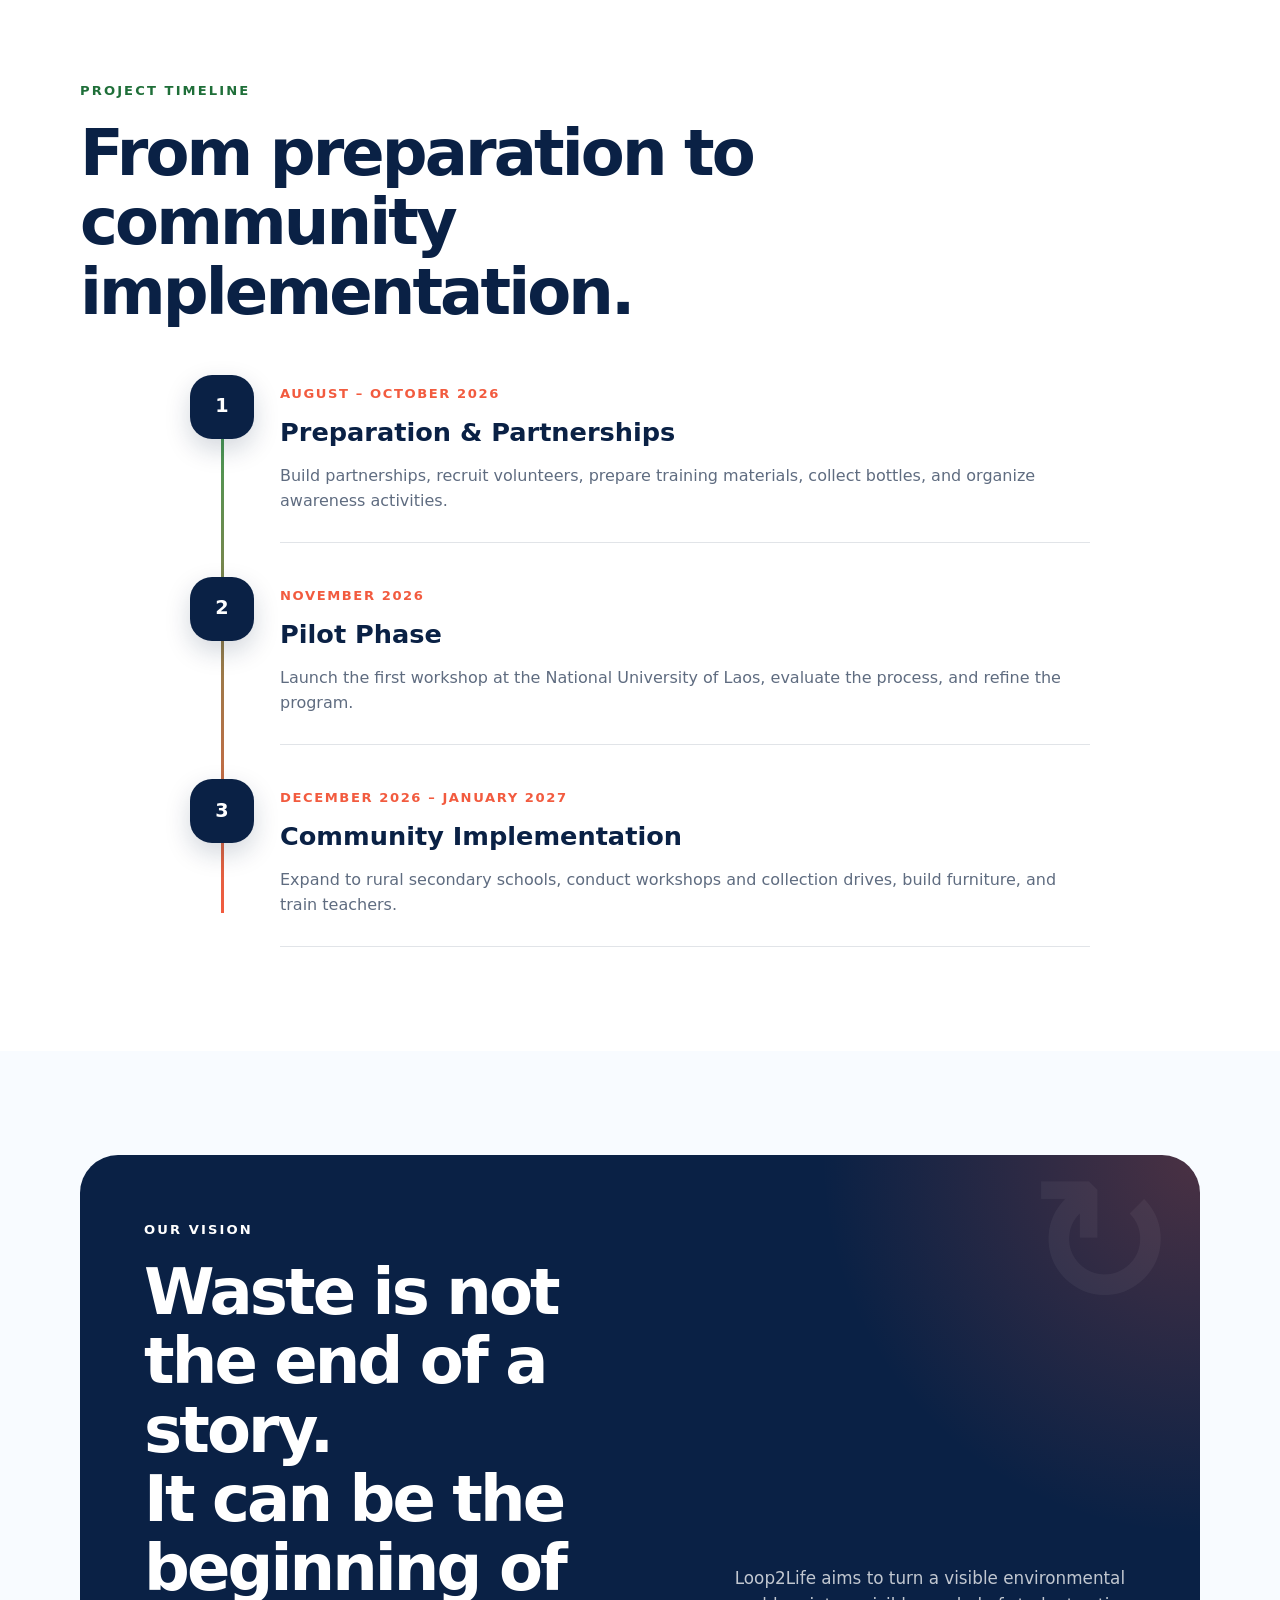
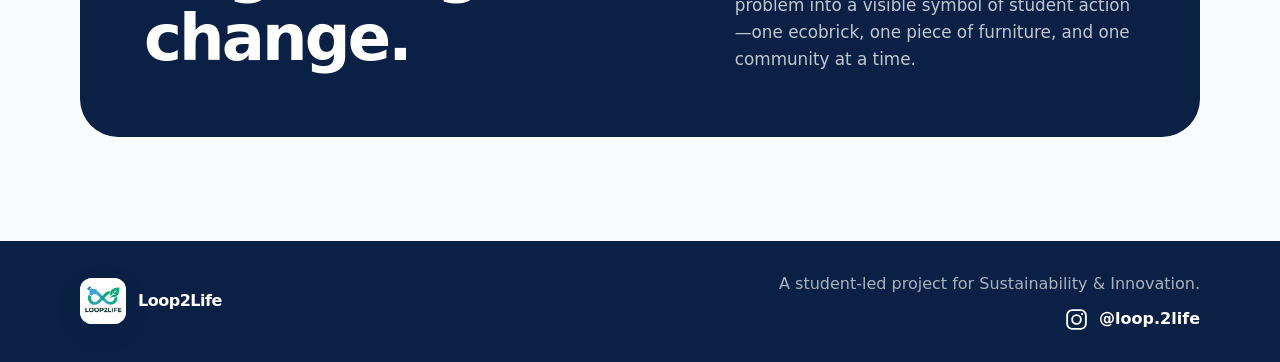
==== commit bf5ca568: "Add files via upload" ====
--- a/index.html
+++ b/index.html
@@ -23,6 +23,15 @@
         <a href="#solution">Solution</a>
         <a href="#impact">Impact</a>
         <a href="#timeline">Timeline</a>
+        <a
+          class="nav-instagram"
+          href="https://www.instagram.com/loop.2life/"
+          target="_blank"
+          rel="noopener noreferrer"
+          aria-label="Visit Loop2Life on Instagram"
+        >
+          Instagram
+        </a>
       </nav>
     </div>
   </header>
@@ -352,7 +361,29 @@
         <img src="logo.jpg" alt="Loop2Life logo" />
         <span>Loop2Life</span>
       </a>
-      <p>A student-led project for Sustainability &amp; Innovation.</p>
+
+      <div class="footer-right">
+        <p>A student-led project for Sustainability &amp; Innovation.</p>
+
+        <a
+          class="instagram-link"
+          href="https://www.instagram.com/loop.2life/"
+          target="_blank"
+          rel="noopener noreferrer"
+          aria-label="Visit Loop2Life on Instagram"
+        >
+          <svg
+            class="instagram-icon"
+            viewBox="0 0 24 24"
+            aria-hidden="true"
+          >
+            <rect x="3" y="3" width="18" height="18" rx="5"></rect>
+            <circle cx="12" cy="12" r="4.2"></circle>
+            <circle class="instagram-dot" cx="17.4" cy="6.8" r="1"></circle>
+          </svg>
+          <span>@loop.2life</span>
+        </a>
+      </div>
     </div>
   </footer>
 </body>
--- a/style.css
+++ b/style.css
@@ -465,10 +465,7 @@
   background: var(--navy);
 }
 
-.info-card-dark h3,
-.info-card-dark p {
-  color: var(--white);
-}
+
 
 .card-number {
   position: absolute;
@@ -509,6 +506,11 @@
   color: var(--muted);
 }
 
+/* Dark challenge card */
+.info-card-dark h3,
+.info-card-dark p {
+  color: var(--white);
+}
 .solution {
   color: var(--white);
   background:
@@ -650,10 +652,6 @@
   background: var(--navy);
 }
 
-.stat-card-wide strong,
-.stat-card-wide span {
-  color: var(--white);
-}
 
 .stat-card strong {
   color: var(--navy);
@@ -666,6 +664,12 @@
   margin-top: 10px;
   color: var(--muted);
   font-weight: 700;
+}
+
+/* Wide navy impact card */
+.stat-card-wide strong,
+.stat-card-wide span {
+  color: var(--white);
 }
 
 .timeline-section {
@@ -939,64 +943,148 @@
    Activity Box
 ========================== */
 
-.activity-box{
-    padding:90px 8%;
-    background:#f8fcf7;
-}
-
-.activity-box h2{
-    text-align:center;
-    font-size:2.5rem;
-    color:#14532d;
-    margin-bottom:10px;
-}
-
-.section-subtitle{
-    text-align:center;
-    color:#666;
-    margin-bottom:50px;
-}
-
-.activity-content{
-    display:flex;
-    gap:50px;
-    align-items:center;
-    justify-content:center;
-    flex-wrap:wrap;
-}
-
-.activity-image{
-    flex:1;
-    min-width:350px;
-}
-
-.activity-image img{
-    width:100%;
-    border-radius:20px;
-    box-shadow:0 15px 40px rgba(0,0,0,.15);
-}
-
-.activity-text{
-    flex:1;
-    min-width:350px;
-}
-
-.activity-text h3{
-    color:#14532d;
-    margin-top:20px;
-    margin-bottom:15px;
-}
-
-.activity-text p{
-    line-height:1.8;
-    margin-bottom:18px;
-}
-
-.activity-text ul{
-    padding-left:20px;
-    line-height:2;
-}
-
-.activity-text li{
-    margin-bottom:8px;
+.activity-box {
+  padding: 90px 0;
+  background: #f8fcf7;
+}
+
+.activity-box h2 {
+  margin: 0 0 10px;
+  text-align: center;
+  color: #14532d;
+  font-size: clamp(2.1rem, 5vw, 3.4rem);
+  line-height: 1.1;
+  letter-spacing: -0.035em;
+}
+
+.section-subtitle {
+  margin: 0 0 50px;
+  text-align: center;
+  color: var(--muted);
+}
+
+.activity-content {
+  display: grid;
+  grid-template-columns: minmax(0, 1.15fr) minmax(0, 0.85fr);
+  gap: 50px;
+  align-items: center;
+}
+
+.activity-image,
+.activity-text {
+  min-width: 0;
+}
+
+.activity-image img {
+  width: 100%;
+  border-radius: 20px;
+  box-shadow: 0 15px 40px rgba(0, 0, 0, 0.15);
+}
+
+.activity-text h3 {
+  margin: 20px 0 15px;
+  color: #14532d;
+}
+
+.activity-text p {
+  margin: 0 0 18px;
+  line-height: 1.8;
+}
+
+.activity-text ul {
+  margin: 0;
+  padding-left: 20px;
+  line-height: 2;
+}
+
+.activity-text li {
+  margin-bottom: 8px;
+}
+
+@media (max-width: 820px) {
+  .activity-content {
+    grid-template-columns: 1fr;
+    gap: 32px;
+  }
+}
+
+@media (max-width: 720px) {
+  .activity-box {
+    padding: 72px 0;
+  }
+
+  .section-subtitle {
+    margin-bottom: 32px;
+  }
+}
+
+/* ==========================
+   Instagram
+========================== */
+
+.nav-instagram {
+  display: inline-flex;
+  align-items: center;
+  gap: 7px;
+}
+
+.nav-instagram::before {
+  content: "";
+  width: 15px;
+  height: 15px;
+  border: 2px solid currentColor;
+  border-radius: 5px;
+  box-shadow: inset 0 0 0 3px transparent;
+}
+
+.footer-right {
+  display: flex;
+  flex-direction: column;
+  align-items: flex-end;
+  gap: 10px;
+}
+
+.footer-right p {
+  margin: 0;
+  text-align: right;
+}
+
+.instagram-link {
+  display: inline-flex;
+  align-items: center;
+  gap: 10px;
+  color: var(--white);
+  font-weight: 800;
+  transition:
+    opacity 180ms ease,
+    transform 180ms ease;
+}
+
+.instagram-link:hover,
+.instagram-link:focus-visible {
+  opacity: 0.78;
+  transform: translateY(-2px);
+}
+
+.instagram-icon {
+  width: 25px;
+  height: 25px;
+  fill: none;
+  stroke: currentColor;
+  stroke-width: 1.8;
+}
+
+.instagram-dot {
+  fill: currentColor;
+  stroke: none;
+}
+
+@media (max-width: 720px) {
+  .footer-right {
+    align-items: flex-start;
+  }
+
+  .footer-right p {
+    text-align: left;
+  }
 }
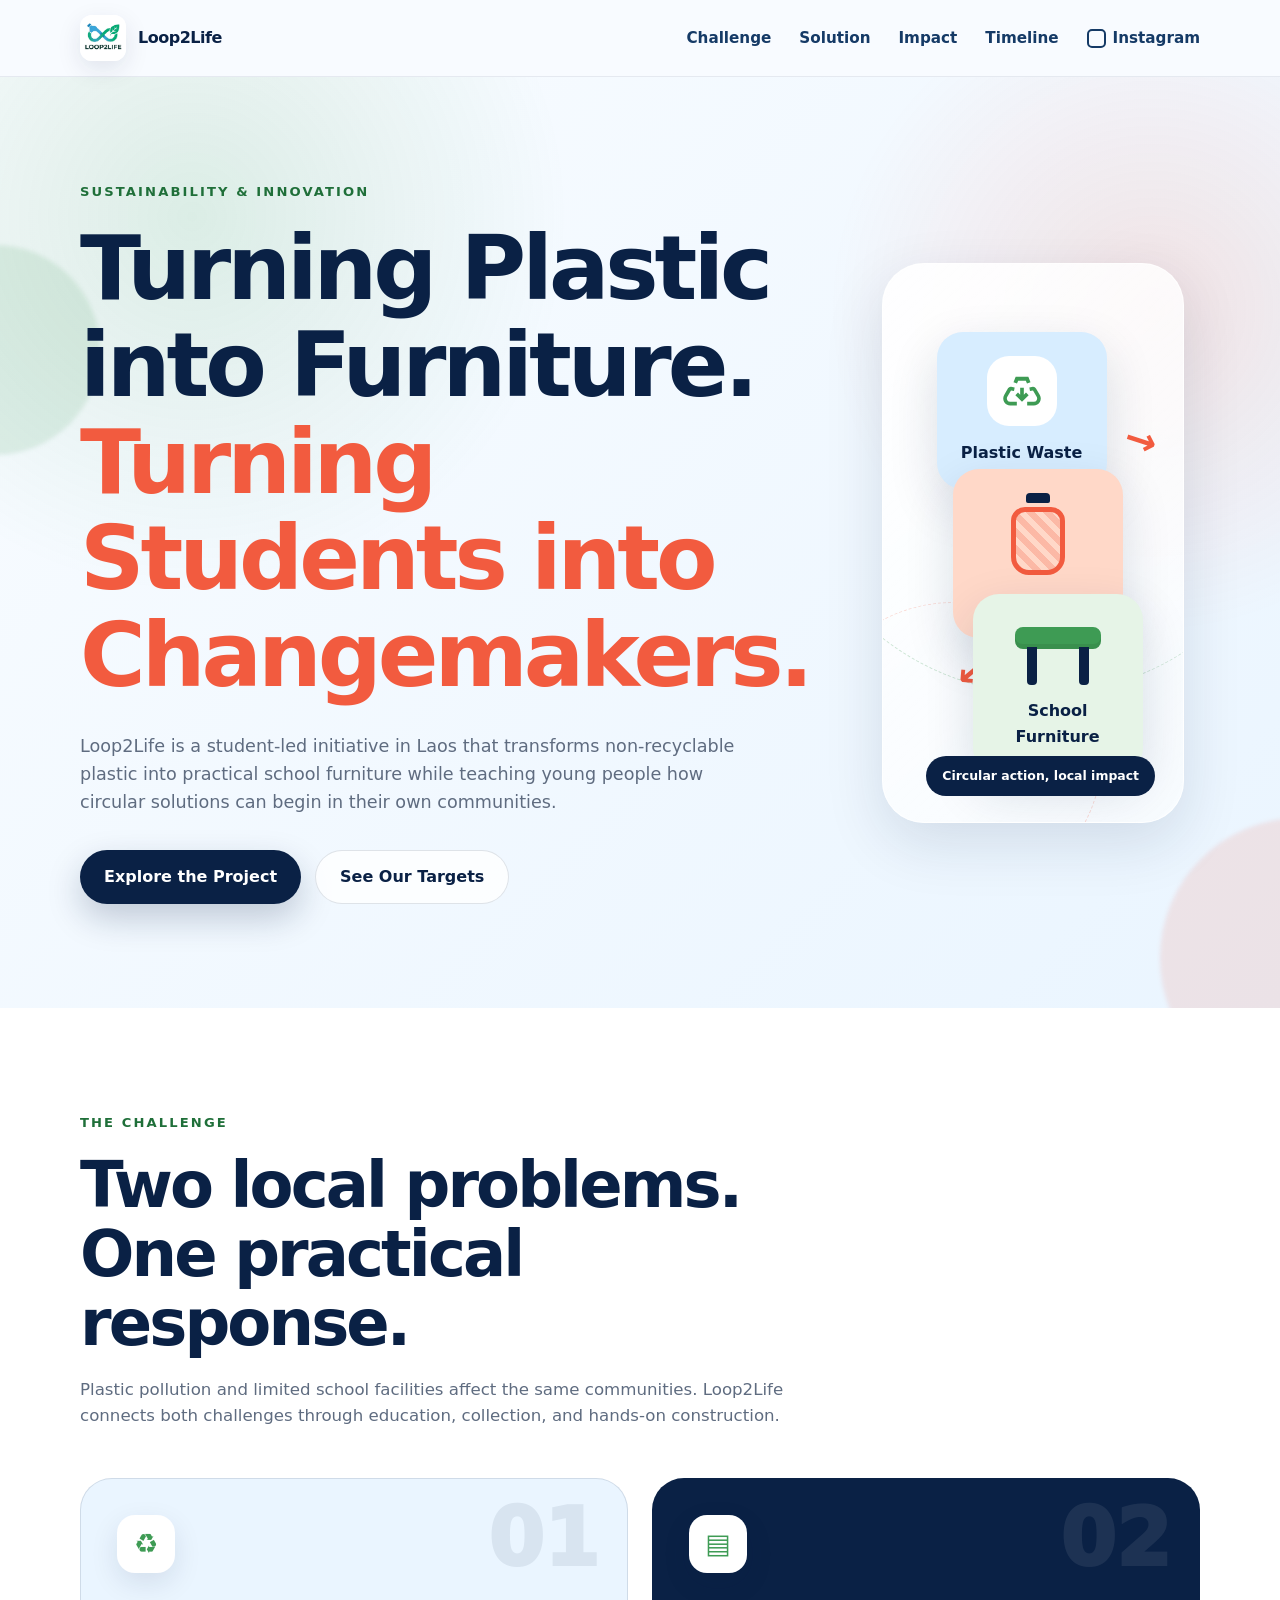
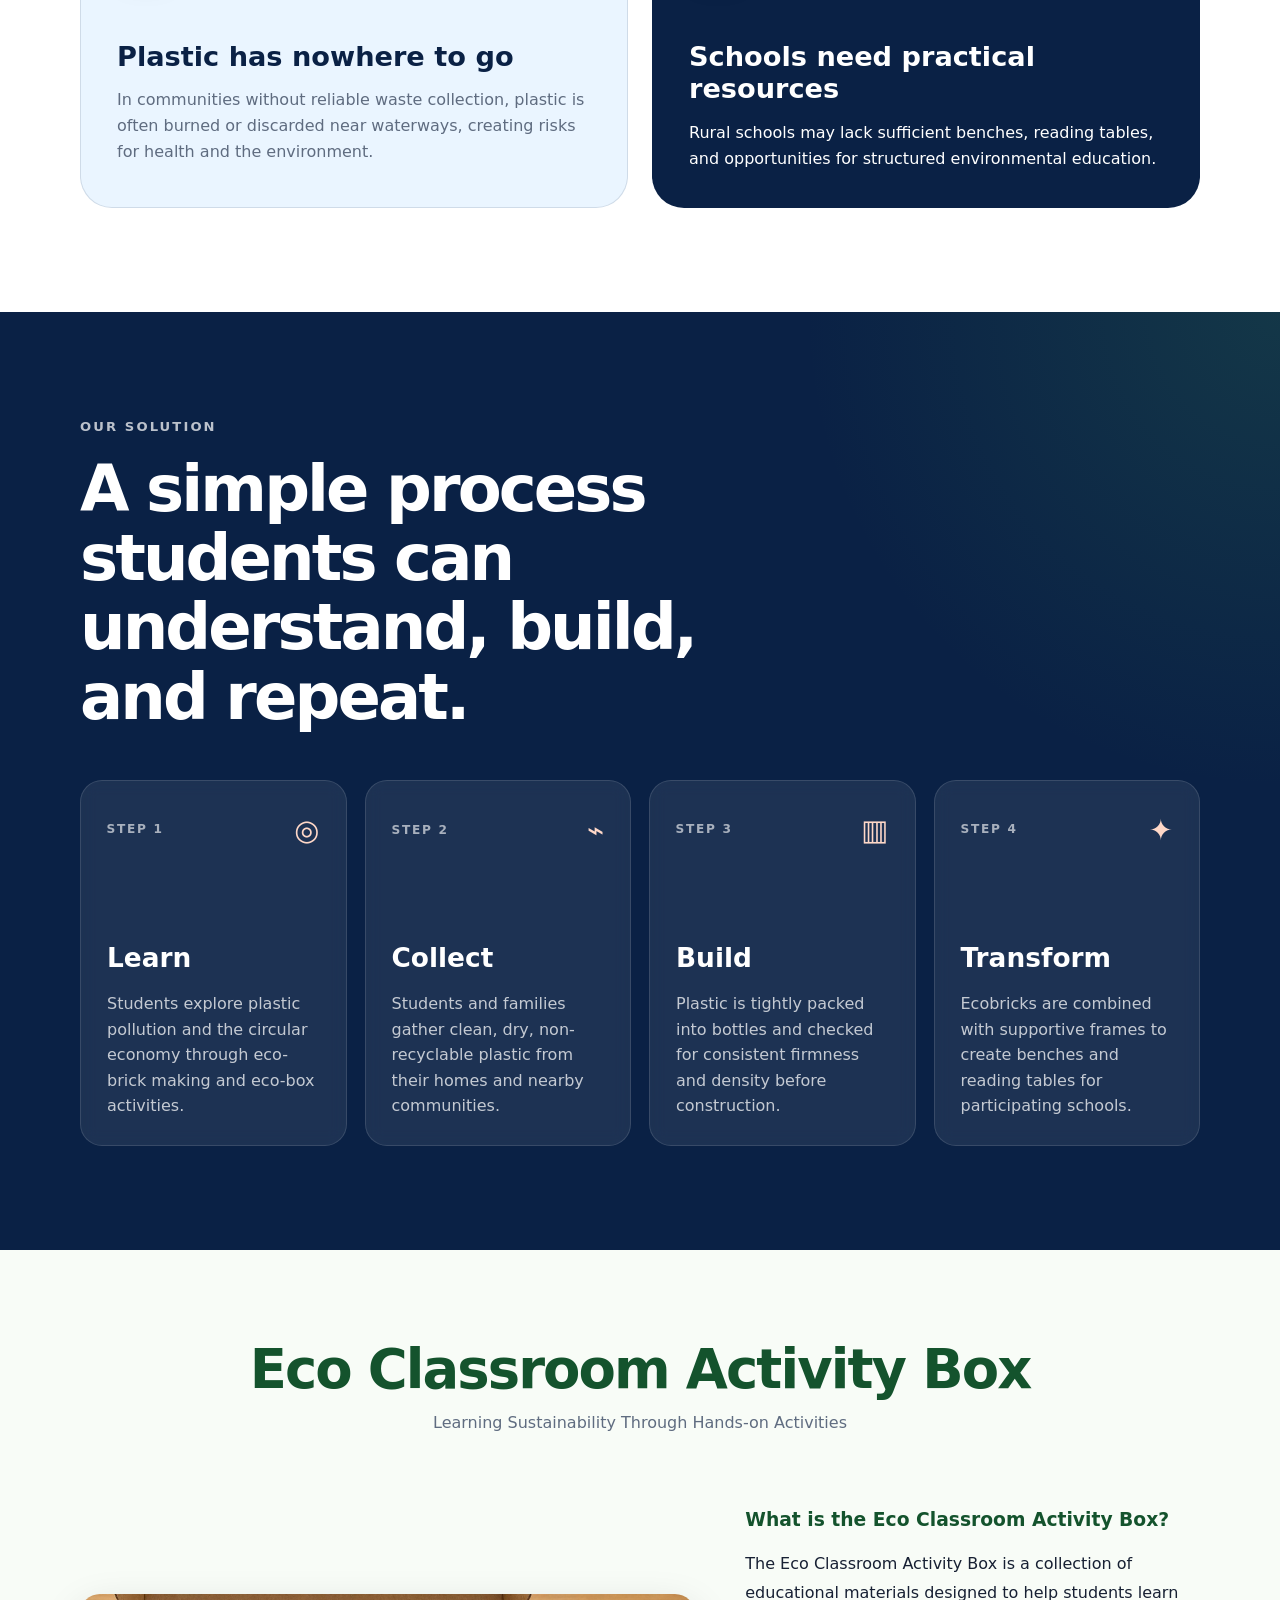
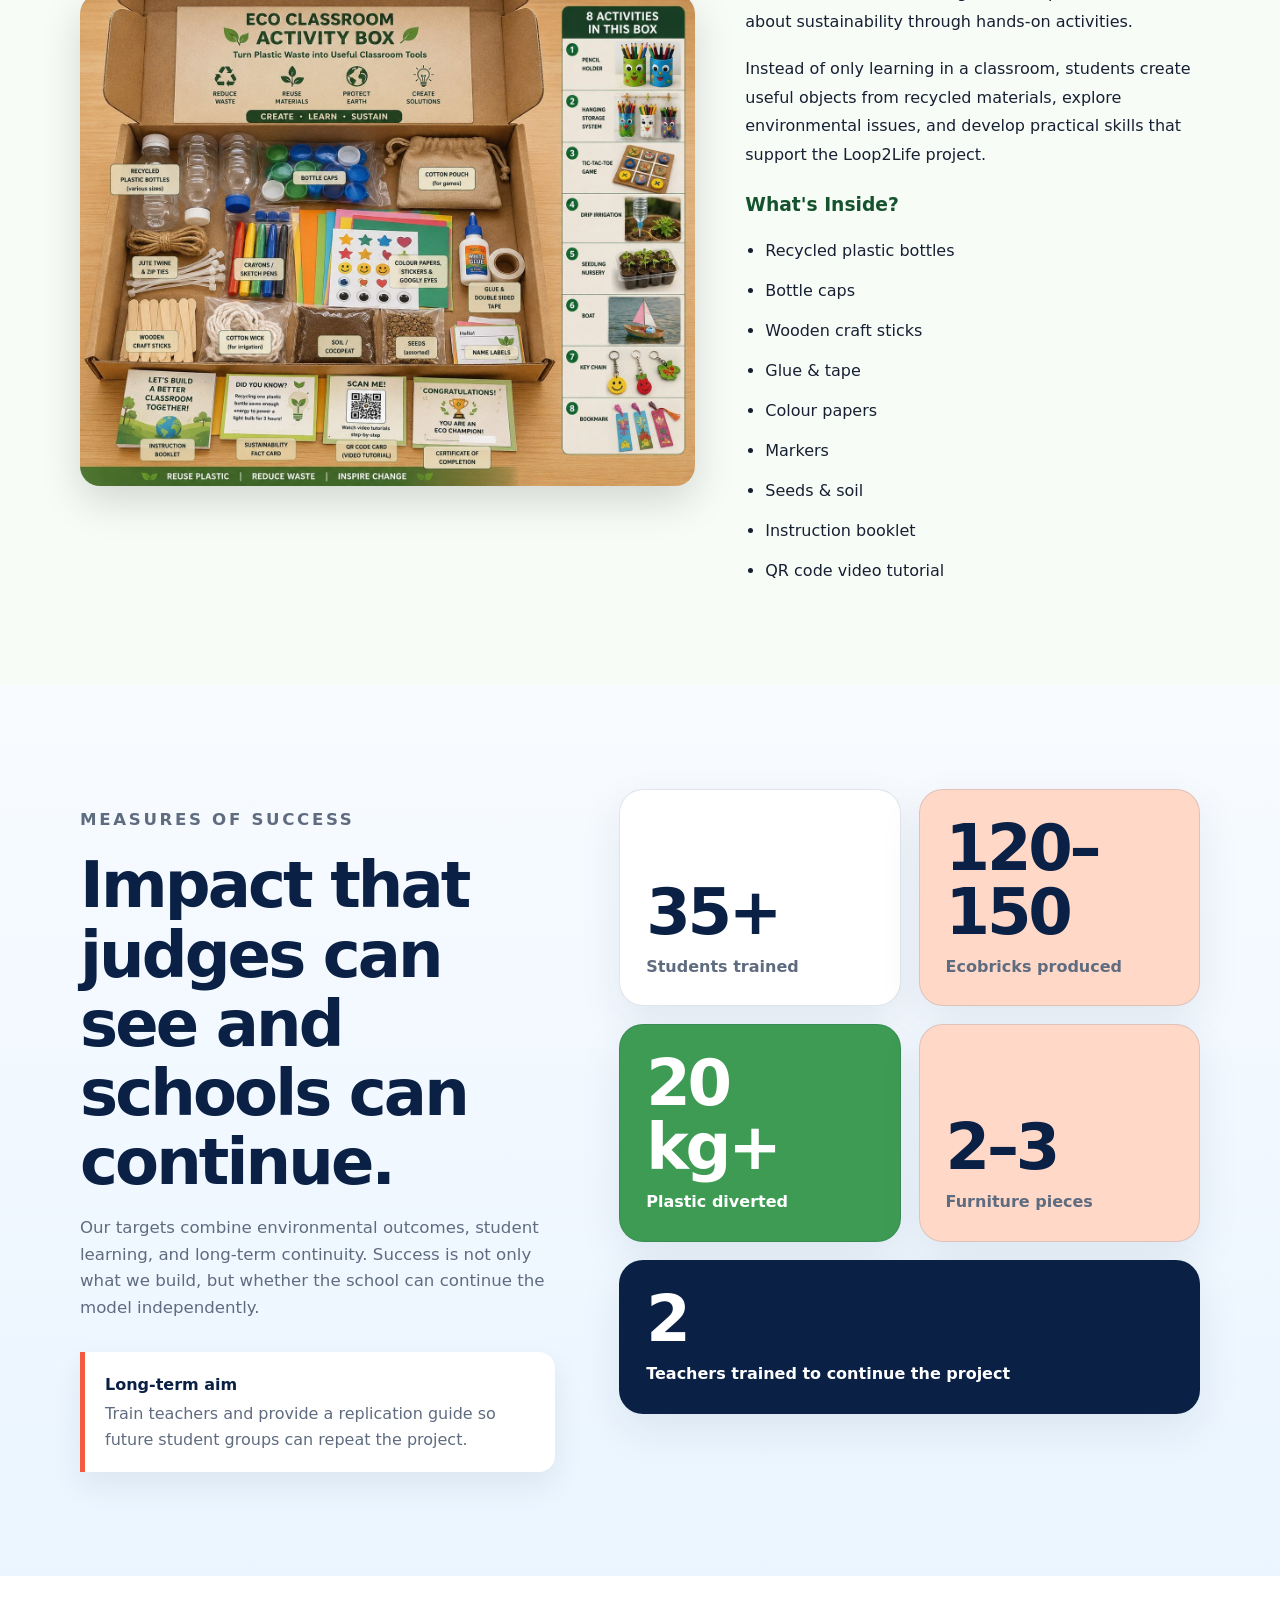
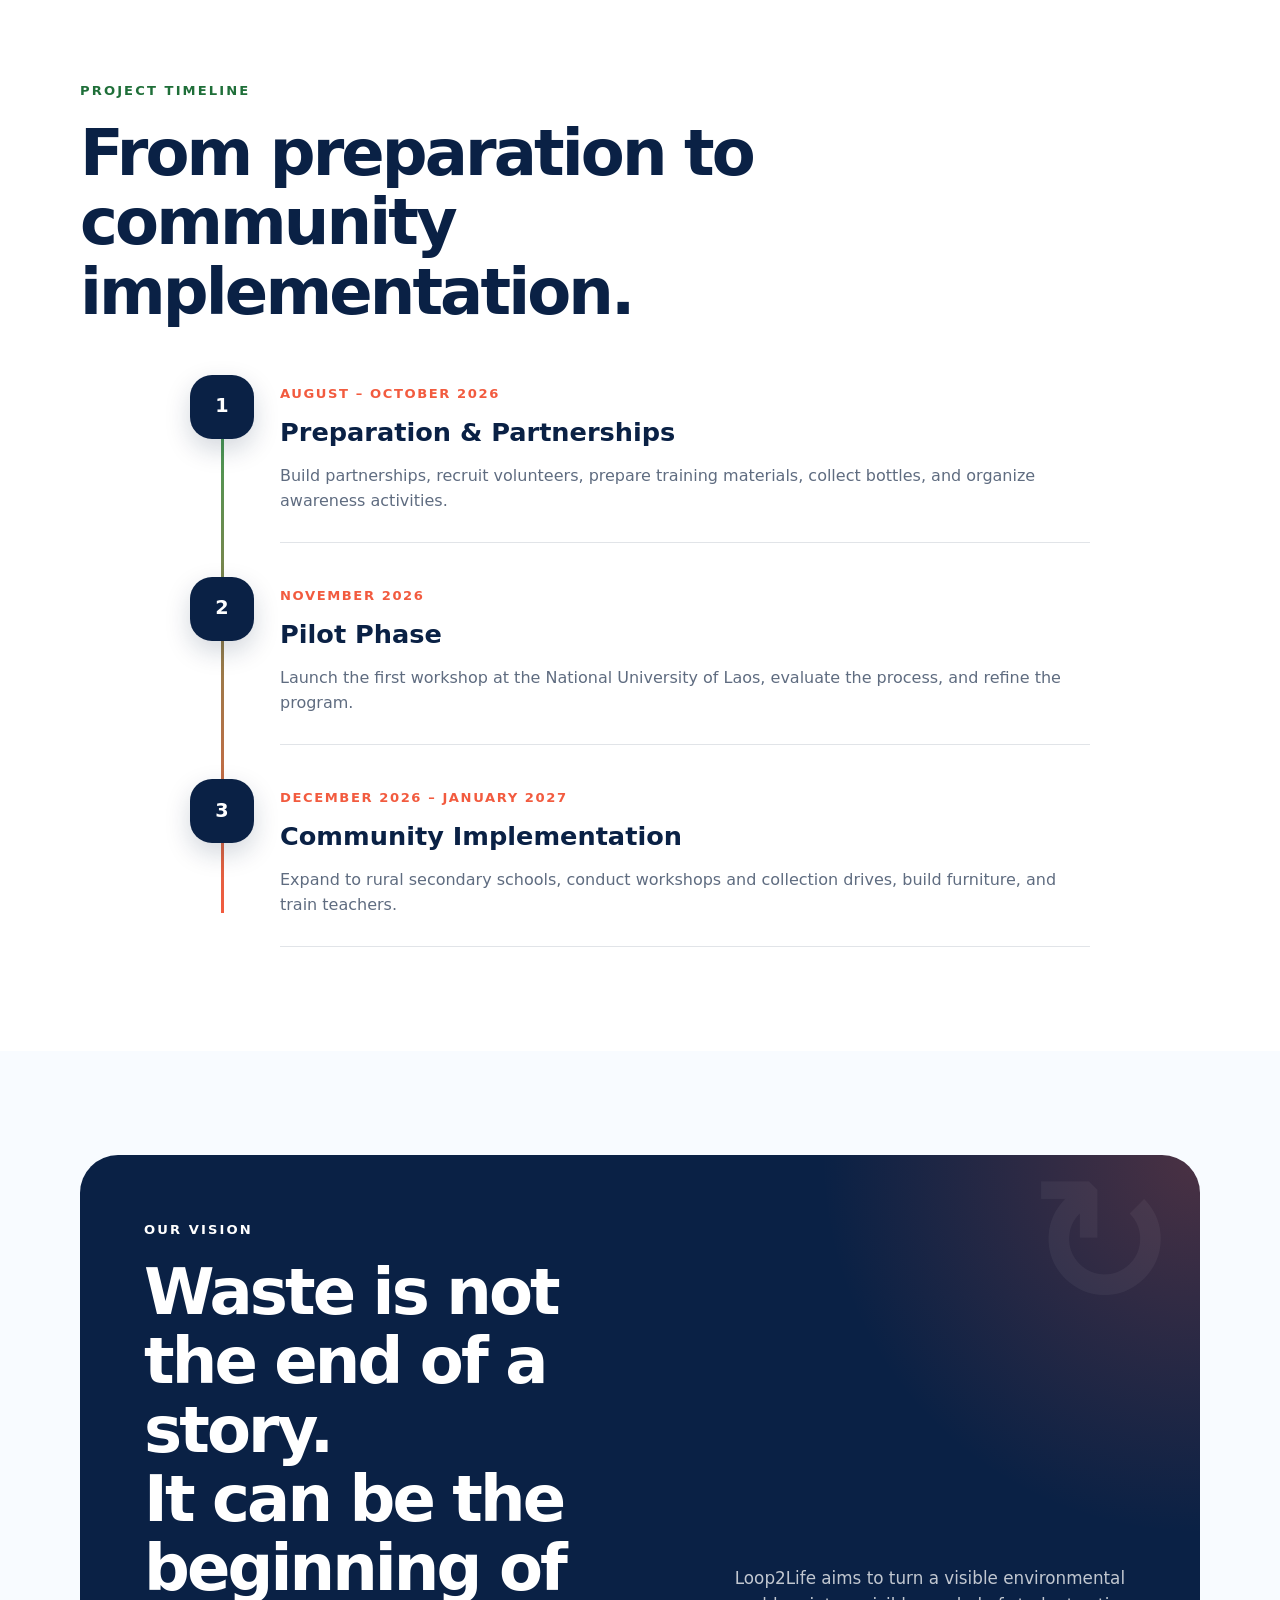
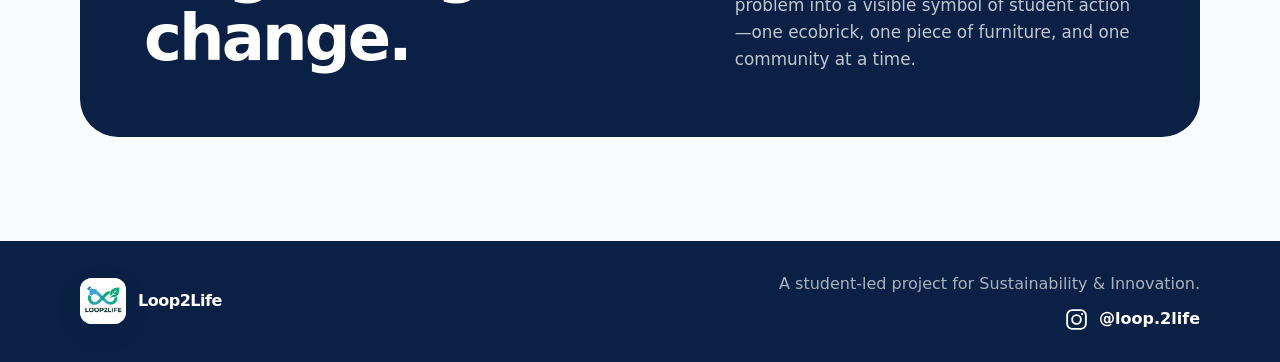
==== commit cf876b5e: "Add files via upload" ====
--- a/index.html
+++ b/index.html
@@ -152,8 +152,7 @@
             </div>
             <h3>Learn</h3>
             <p>
-              Students explore plastic pollution, circular economy principles,
-              and the safe method for producing ecobricks.
+              Students explore plastic pollution and the circular economy through eco-brick making and eco-box activities.
             </p>
           </article>
 
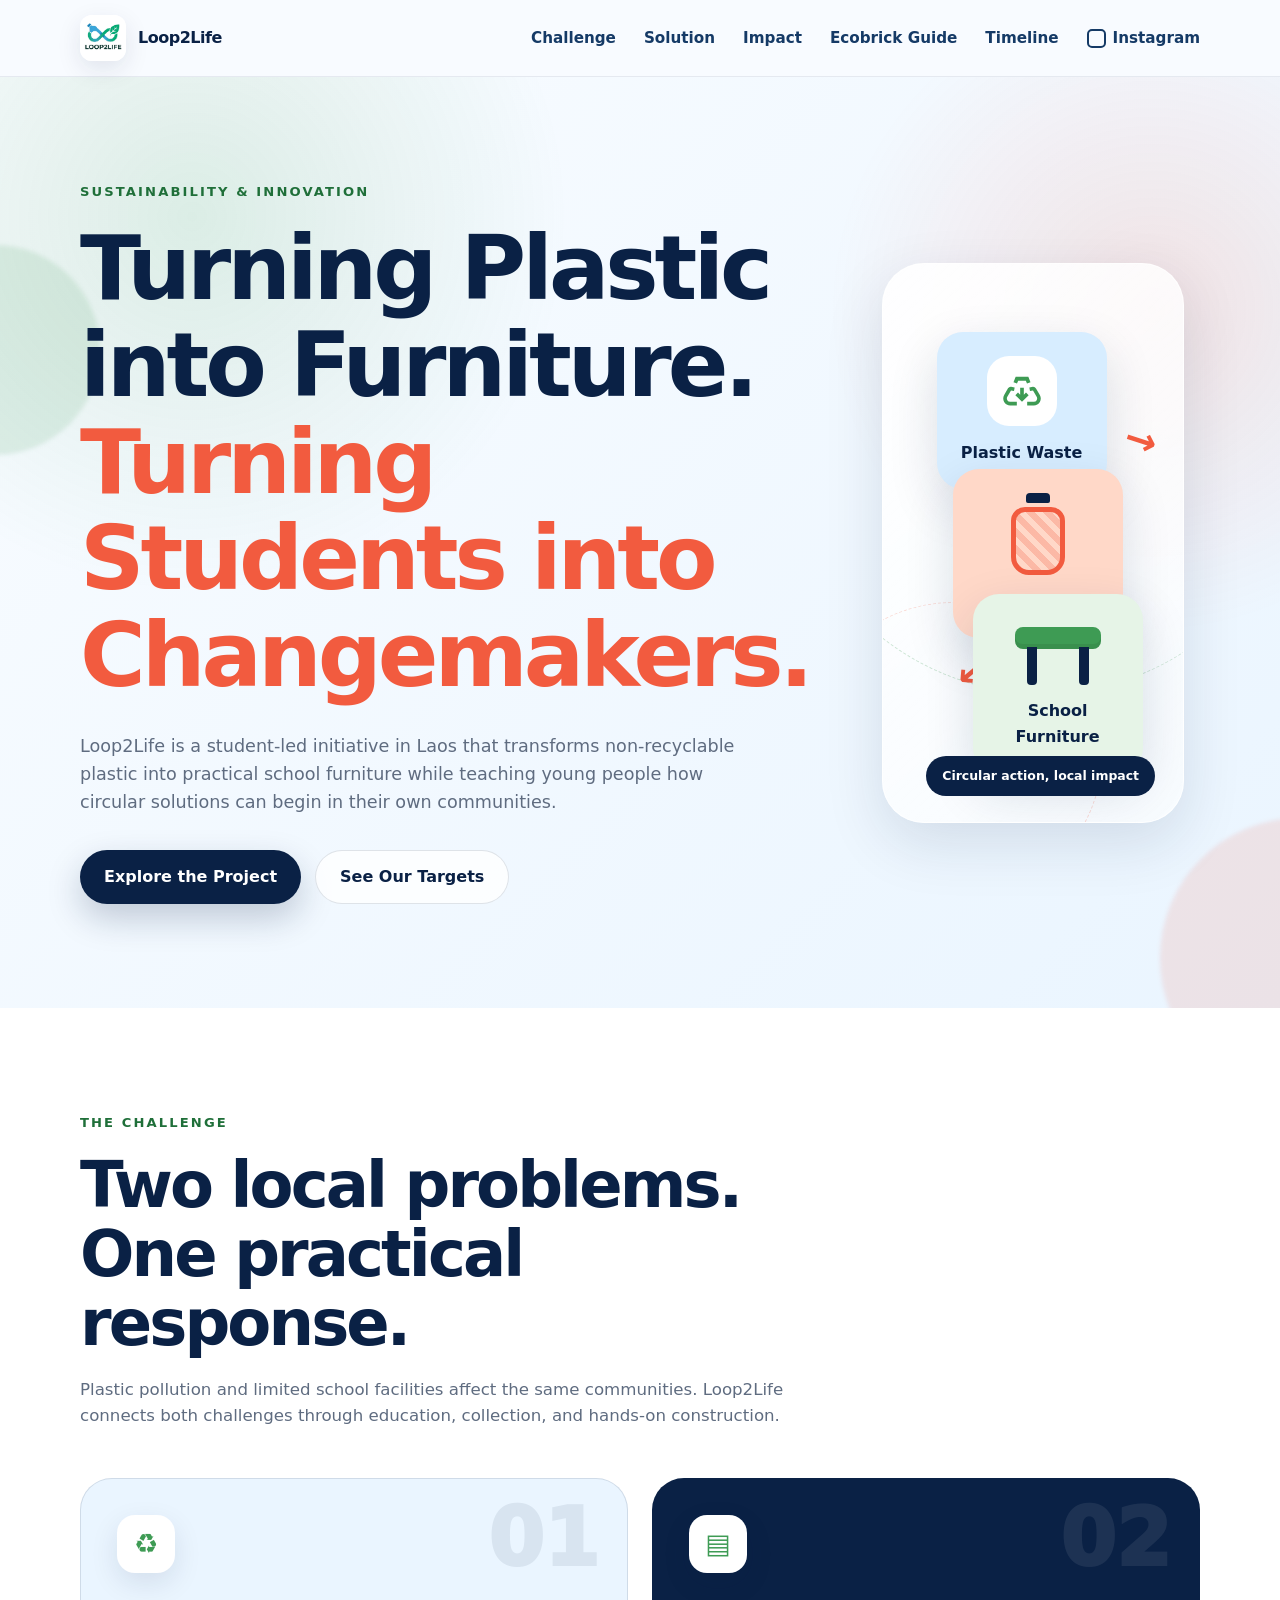
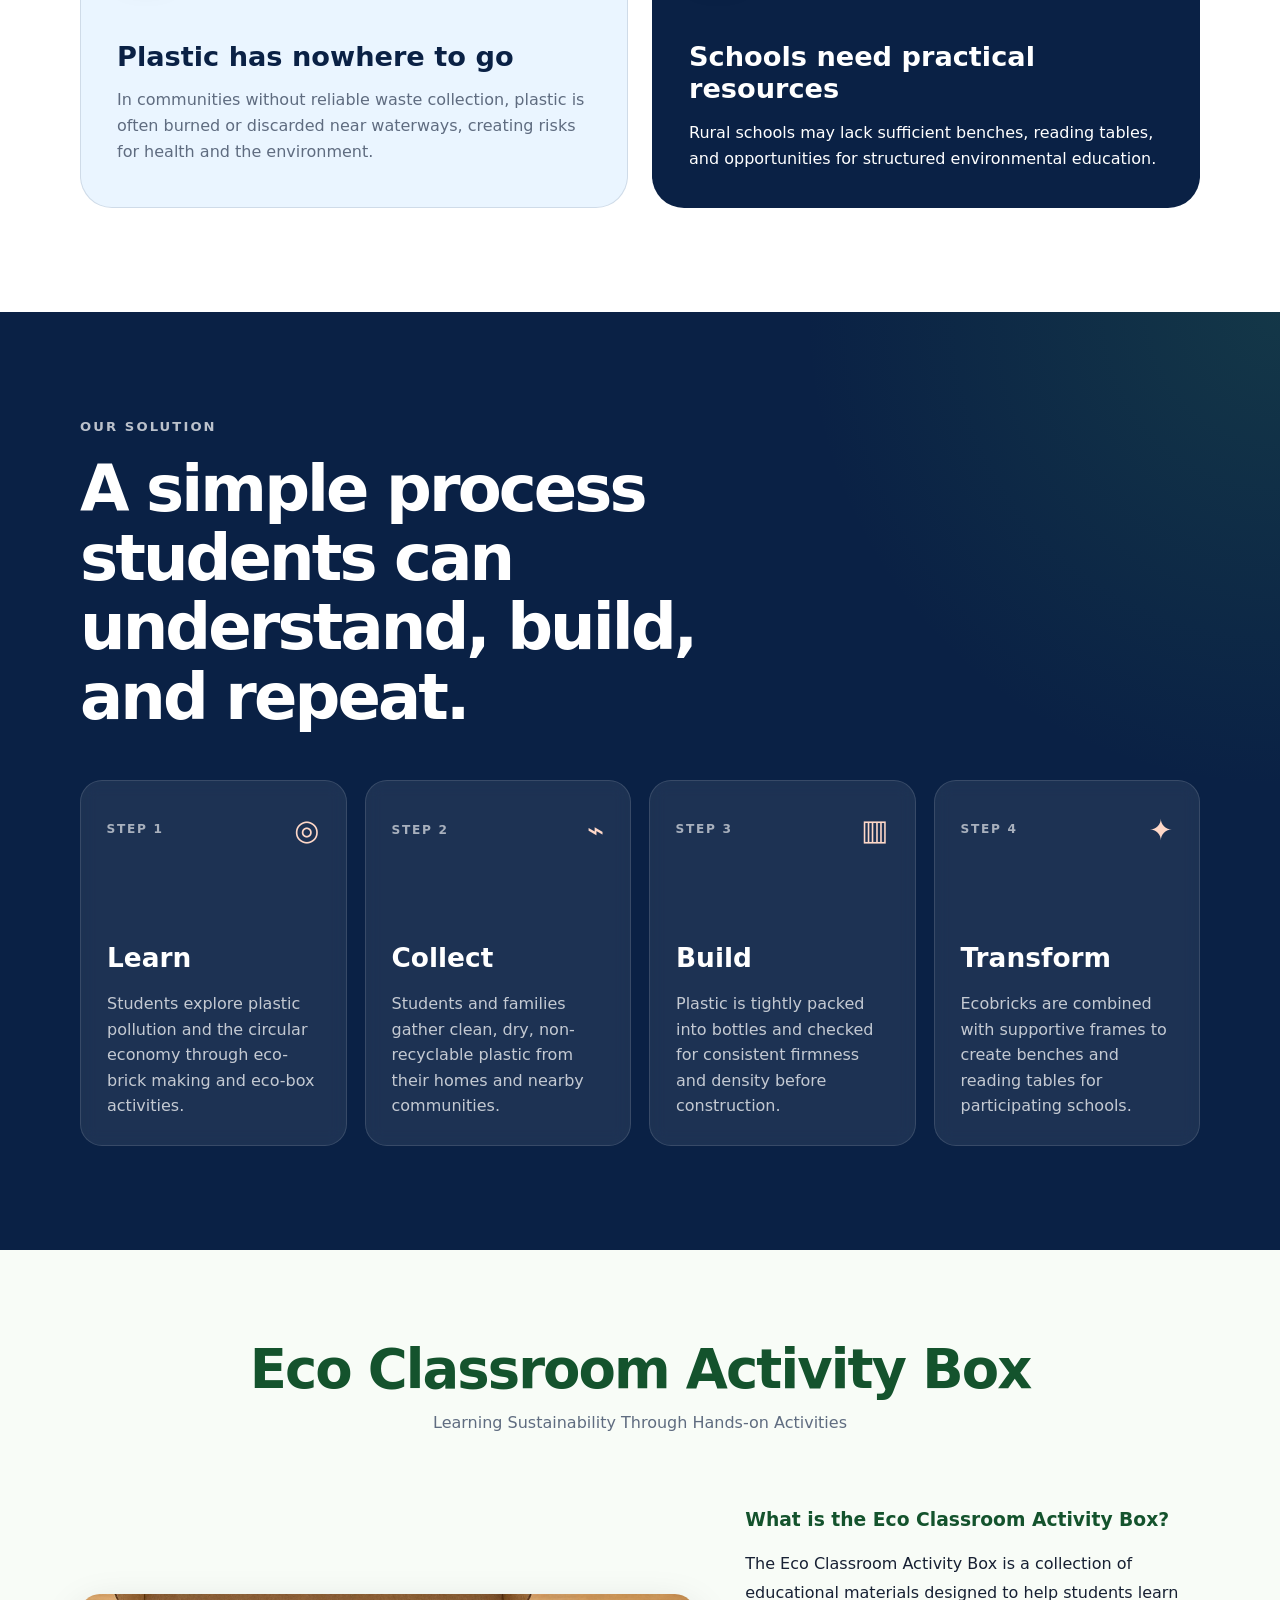
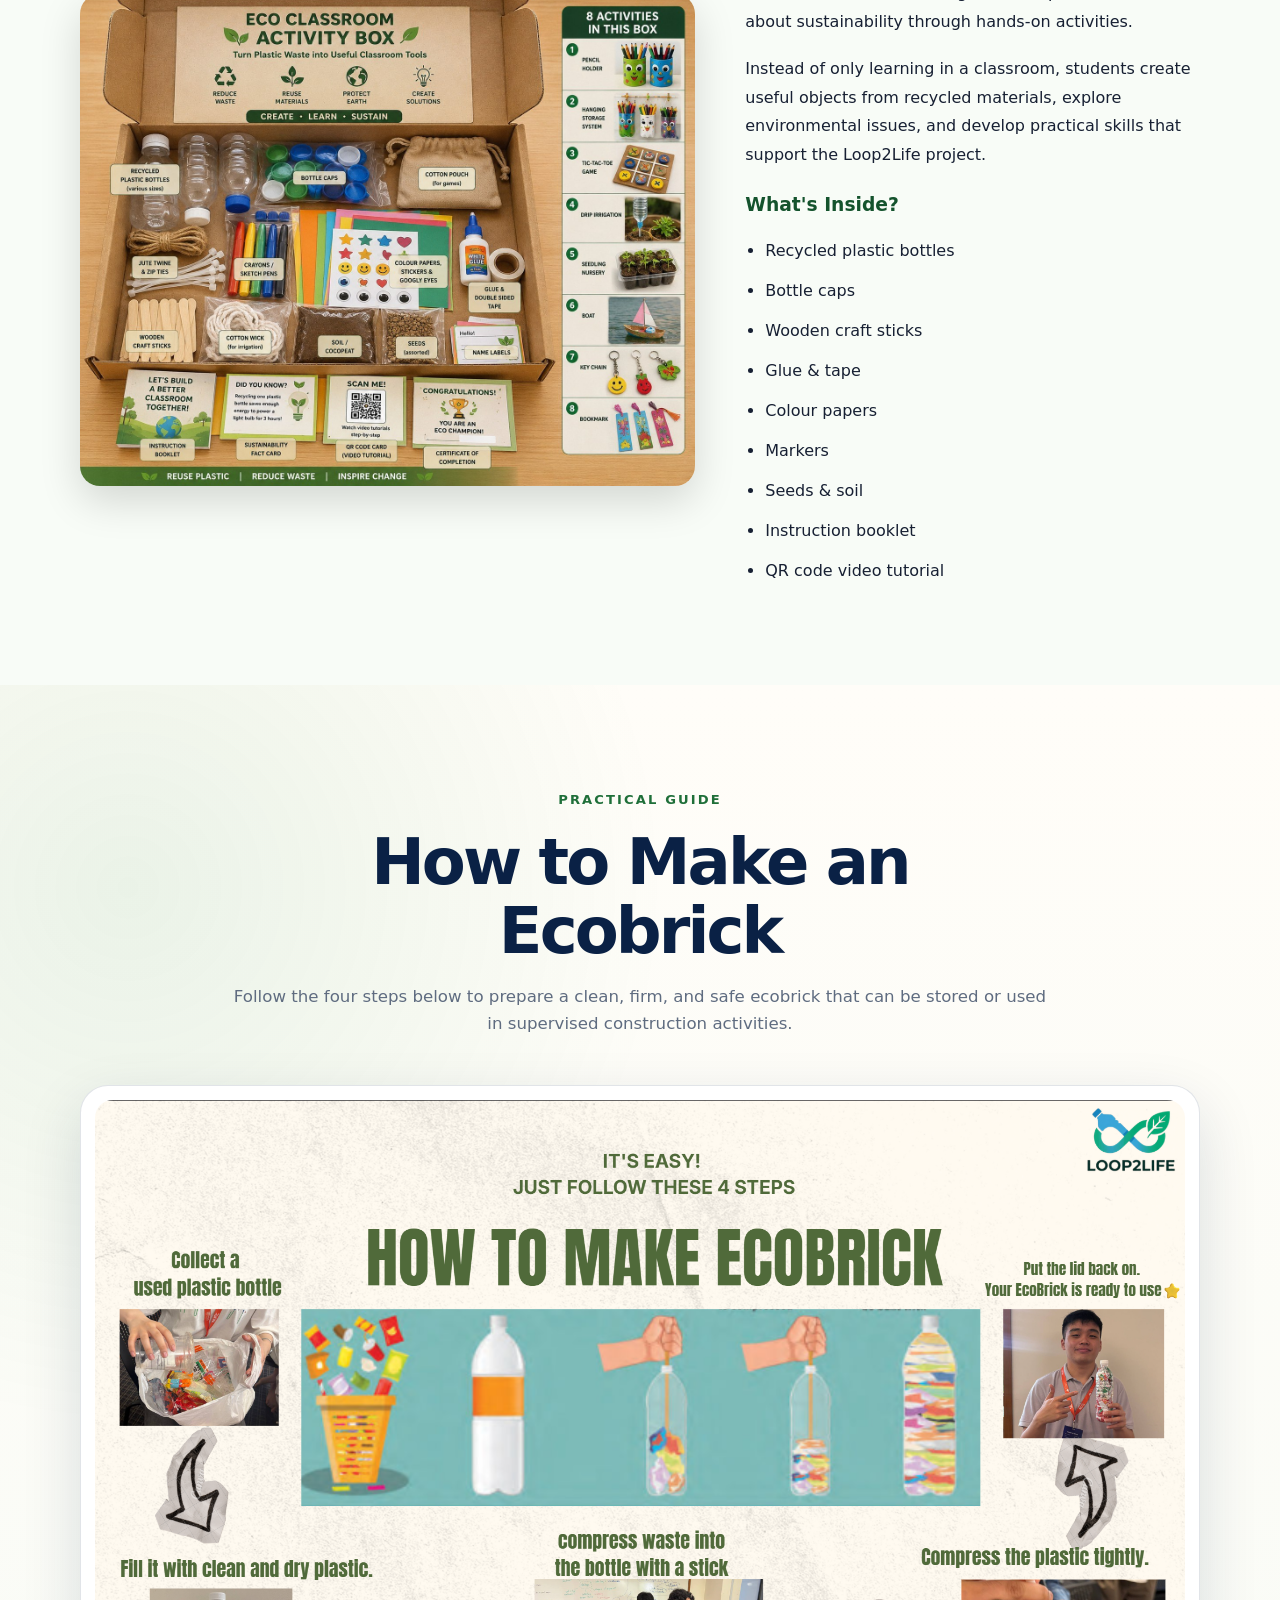
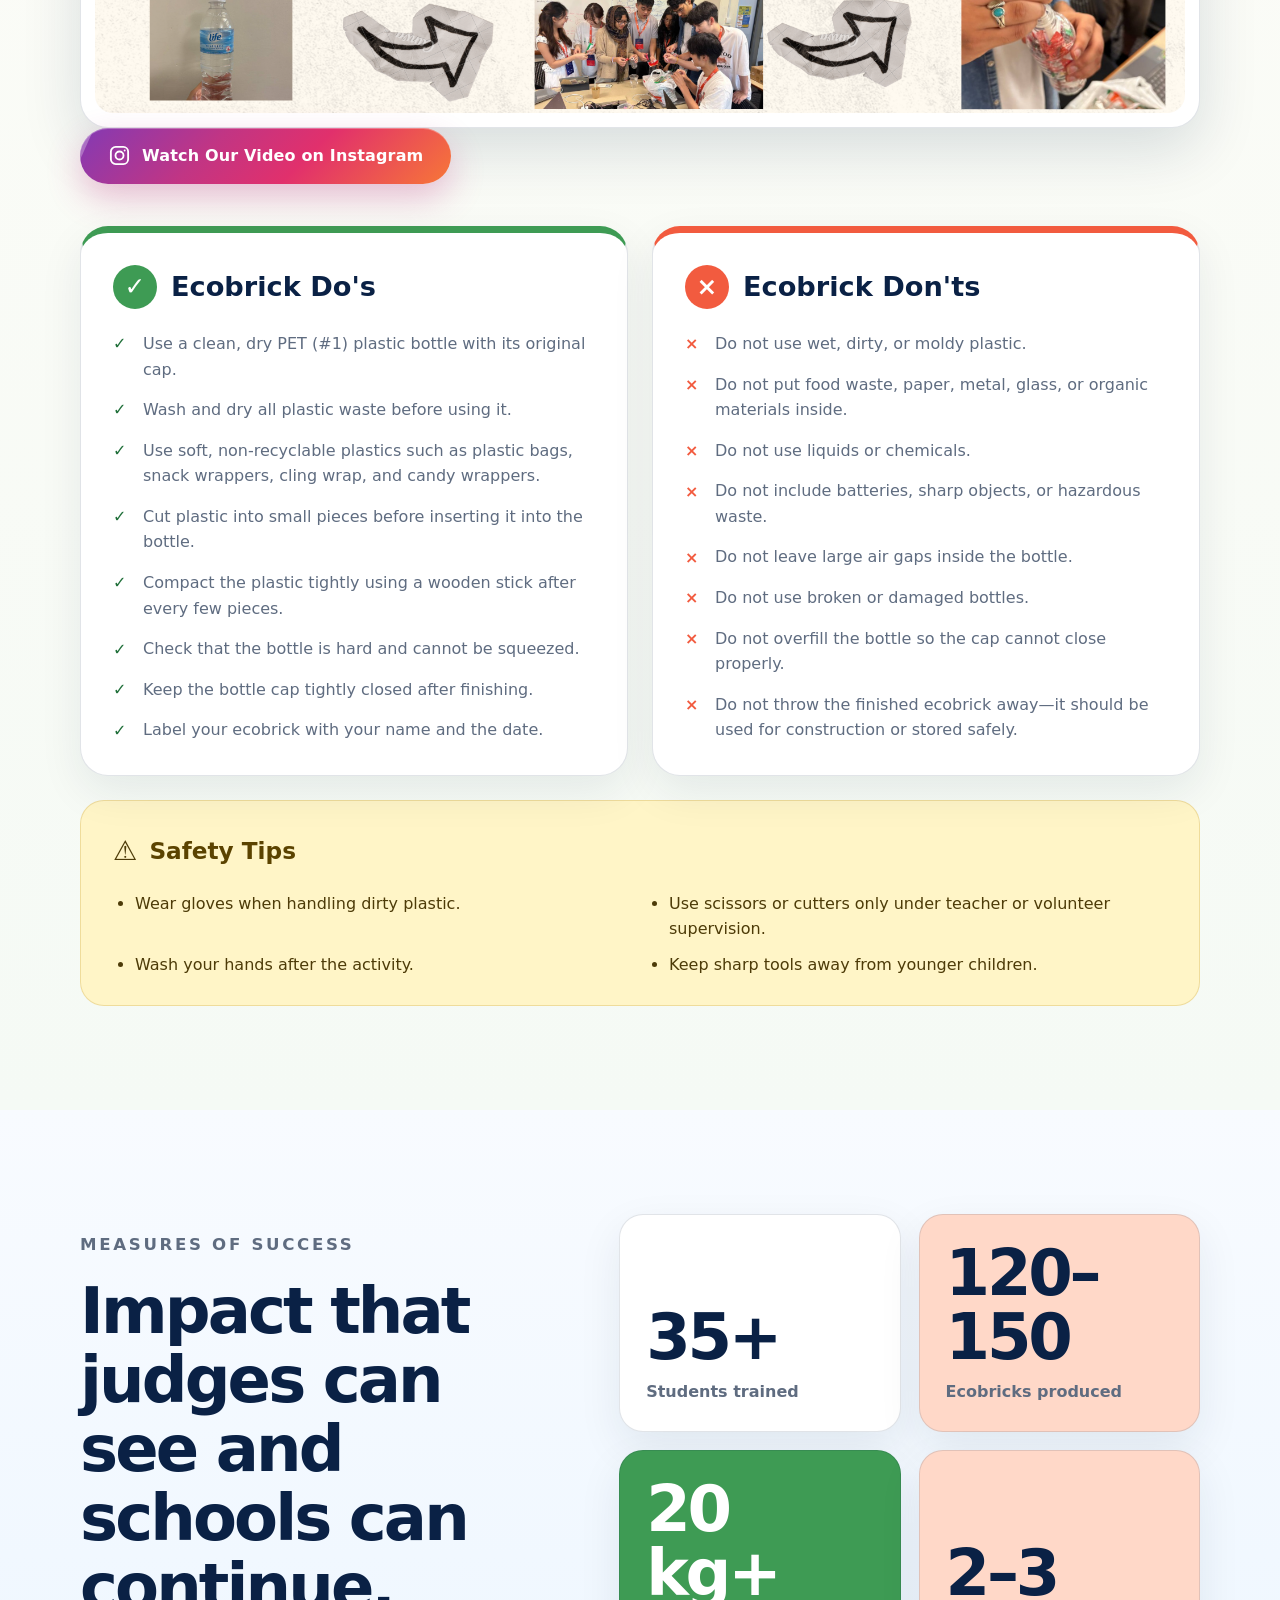
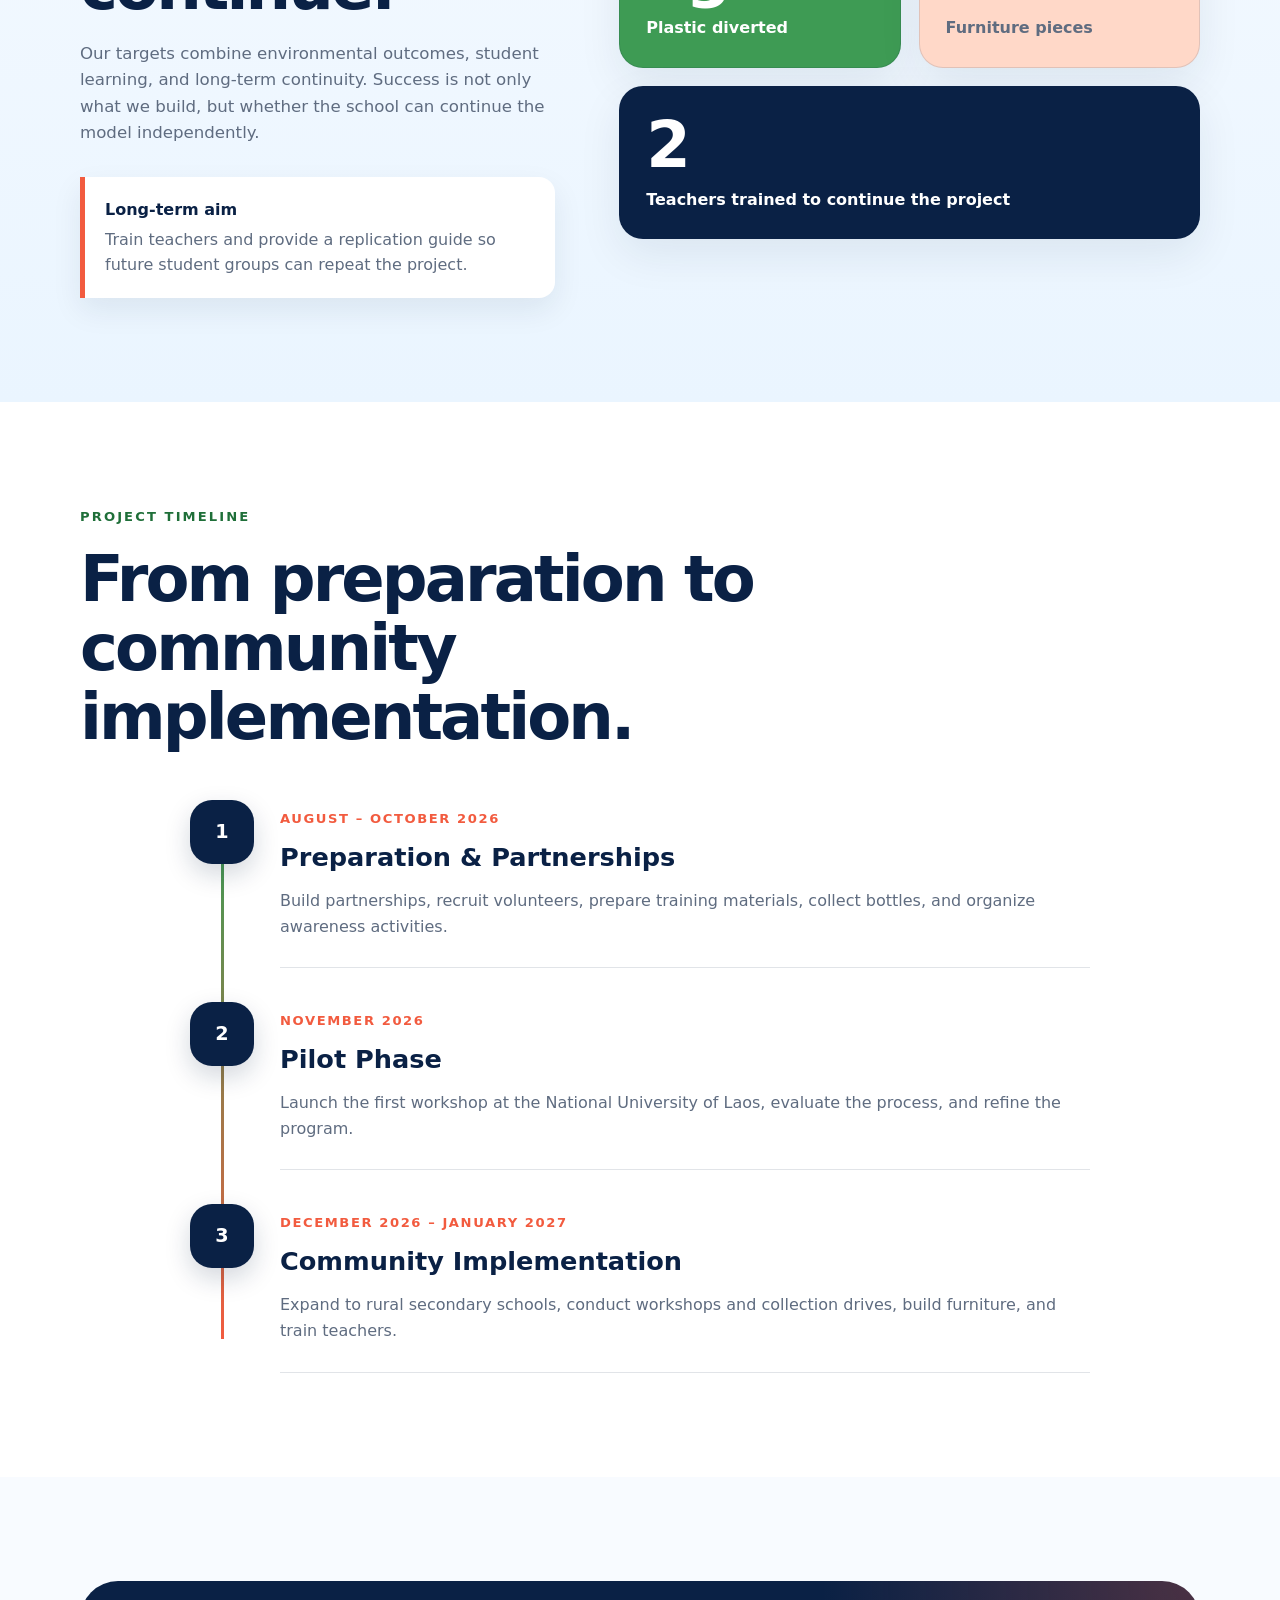
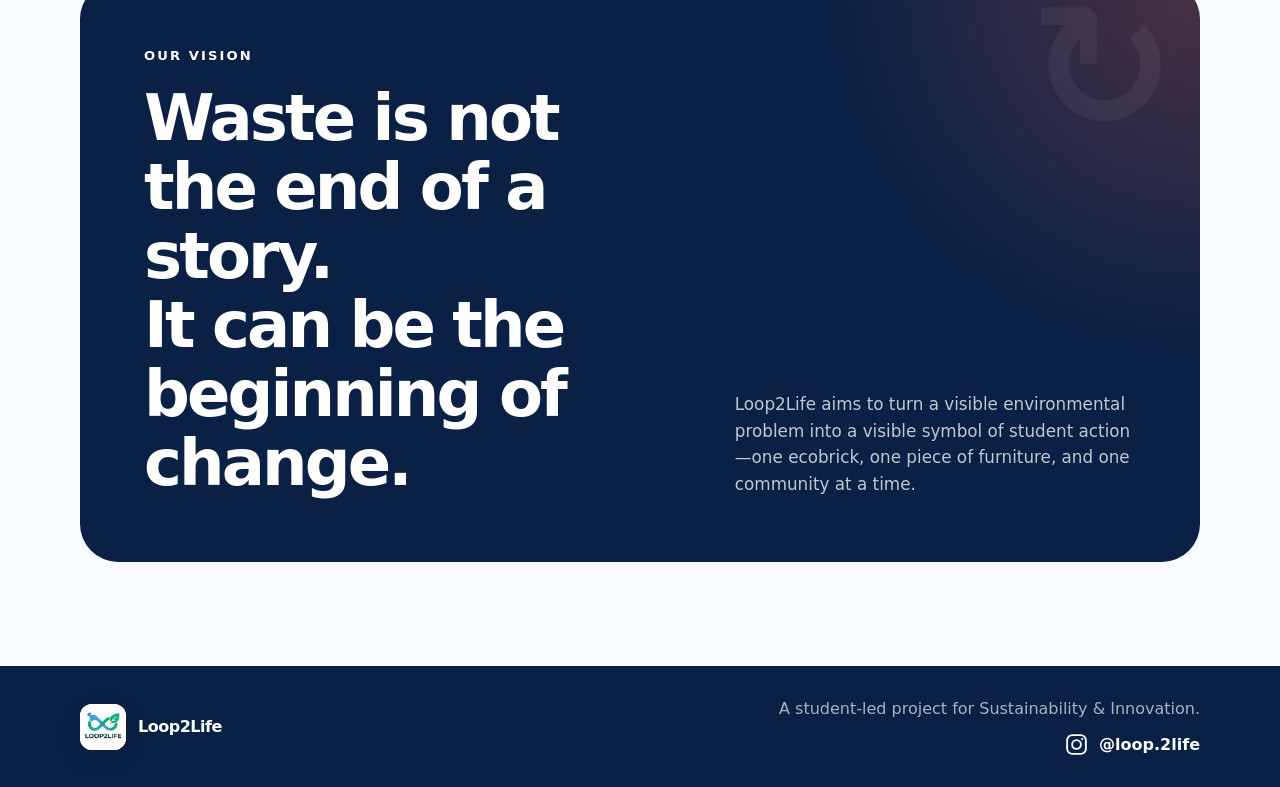
==== commit cc414d58: "Add files via upload" ====
--- a/index.html
+++ b/index.html
@@ -22,6 +22,7 @@
         <a href="#challenge">Challenge</a>
         <a href="#solution">Solution</a>
         <a href="#impact">Impact</a>
+        <a href="#ecobrick-guide">Ecobrick Guide</a>
         <a href="#timeline">Timeline</a>
         <a
           class="nav-instagram"
@@ -247,6 +248,102 @@
 
     </div>
 </section>
+
+
+
+    <section id="ecobrick-guide" class="section-pad ecobrick-guide">
+      <div class="container">
+        <div class="section-heading ecobrick-heading">
+          <p class="eyebrow">Practical Guide</p>
+          <h2>How to Make an Ecobrick</h2>
+          <p>
+            Follow the four steps below to prepare a clean, firm, and safe
+            ecobrick that can be stored or used in supervised construction activities.
+          </p>
+        </div>
+
+        <figure class="ecobrick-poster">
+          <img
+            src="howtomakeecobrick.png"
+            alt="Four-step visual guide showing how to collect a used bottle, fill it with clean and dry plastic, compress the plastic tightly, and close the finished ecobrick"
+          />
+        </figure>
+
+        <a
+  class="instagram-video-button"
+  href="https://www.instagram.com/reel/Day0Borh2Tn/"
+  target="_blank"
+  rel="noopener noreferrer"
+>
+  <svg
+    class="instagram-button-icon"
+    viewBox="0 0 24 24"
+    aria-hidden="true"
+  >
+    <rect x="3" y="3" width="18" height="18" rx="5"></rect>
+    <circle cx="12" cy="12" r="4.2"></circle>
+    <circle class="instagram-button-dot" cx="17.4" cy="6.8" r="1"></circle>
+  </svg>
+
+  <span>Watch Our Video on Instagram</span>
+</a>
+
+
+
+
+
+
+
+        <div class="dos-donts-grid">
+          <article class="guide-card guide-card-do">
+            <div class="guide-card-title">
+              <span class="guide-icon" aria-hidden="true">✓</span>
+              <h3>Ecobrick Do's</h3>
+            </div>
+            <ul class="guide-list">
+              <li>Use a clean, dry PET (#1) plastic bottle with its original cap.</li>
+              <li>Wash and dry all plastic waste before using it.</li>
+              <li>Use soft, non-recyclable plastics such as plastic bags, snack wrappers, cling wrap, and candy wrappers.</li>
+              <li>Cut plastic into small pieces before inserting it into the bottle.</li>
+              <li>Compact the plastic tightly using a wooden stick after every few pieces.</li>
+              <li>Check that the bottle is hard and cannot be squeezed.</li>
+              <li>Keep the bottle cap tightly closed after finishing.</li>
+              <li>Label your ecobrick with your name and the date.</li>
+            </ul>
+          </article>
+
+          <article class="guide-card guide-card-dont">
+            <div class="guide-card-title">
+              <span class="guide-icon" aria-hidden="true">×</span>
+              <h3>Ecobrick Don'ts</h3>
+            </div>
+            <ul class="guide-list">
+              <li>Do not use wet, dirty, or moldy plastic.</li>
+              <li>Do not put food waste, paper, metal, glass, or organic materials inside.</li>
+              <li>Do not use liquids or chemicals.</li>
+              <li>Do not include batteries, sharp objects, or hazardous waste.</li>
+              <li>Do not leave large air gaps inside the bottle.</li>
+              <li>Do not use broken or damaged bottles.</li>
+              <li>Do not overfill the bottle so the cap cannot close properly.</li>
+              <li>Do not throw the finished ecobrick away—it should be used for construction or stored safely.</li>
+            </ul>
+          </article>
+        </div>
+
+        <aside class="safety-card" aria-labelledby="safety-title">
+          <div class="safety-heading">
+            <span aria-hidden="true">⚠</span>
+            <h3 id="safety-title">Safety Tips</h3>
+          </div>
+          <ul>
+            <li>Wear gloves when handling dirty plastic.</li>
+            <li>Use scissors or cutters only under teacher or volunteer supervision.</li>
+            <li>Wash your hands after the activity.</li>
+            <li>Keep sharp tools away from younger children.</li>
+          </ul>
+        </aside>
+      </div>
+    </section>
 
     <section id="impact" class="section-pad impact">
       <div class="container impact-layout">
--- a/style.css
+++ b/style.css
@@ -1087,4 +1087,284 @@
   .footer-right p {
     text-align: left;
   }
+}
+/* ==========================
+   Ecobrick Guide
+========================== */
+
+.ecobrick-guide {
+  background:
+    radial-gradient(circle at 10% 10%, rgba(62, 155, 84, 0.1), transparent 25%),
+    linear-gradient(180deg, #fffdf8 0%, #f5faf5 100%);
+}
+
+.ecobrick-heading {
+  max-width: 820px;
+  margin-inline: auto;
+  text-align: center;
+}
+
+.ecobrick-poster {
+  margin: 0;
+  padding: 14px;
+  border-radius: 28px;
+  background: var(--white);
+  border: 1px solid var(--border);
+  box-shadow: 0 22px 60px rgba(10, 33, 69, 0.14);
+  overflow: hidden;
+}
+
+.ecobrick-poster img {
+  width: 100%;
+  height: auto;
+  border-radius: 18px;
+}
+
+
+
+
+.instagram-video-button {
+  position: relative;
+  display: inline-flex;
+  align-items: center;
+  justify-content: center;
+  gap: 11px;
+  min-height: 56px;
+  padding: 0 28px;
+  border-radius: 999px;
+  color: #ffffff;
+  background:
+    linear-gradient(
+      135deg,
+      #833ab4 0%,
+      #c13584 35%,
+      #e1306c 60%,
+      #f77737 100%
+    );
+  font-weight: 900;
+  letter-spacing: 0.01em;
+  box-shadow:
+    0 14px 34px rgba(193, 53, 132, 0.3),
+    inset 0 1px 0 rgba(255, 255, 255, 0.3);
+  overflow: hidden;
+  isolation: isolate;
+  transition:
+    transform 180ms ease,
+    box-shadow 180ms ease,
+    filter 180ms ease;
+}
+
+.instagram-button-icon {
+  width: 23px;
+  height: 23px;
+  flex-shrink: 0;
+  fill: none;
+  stroke: currentColor;
+  stroke-width: 1.9;
+  stroke-linecap: round;
+  stroke-linejoin: round;
+}
+
+.instagram-button-dot {
+  fill: currentColor;
+  stroke: none;
+}
+
+.instagram-video-button::after {
+  content: "";
+  position: absolute;
+  z-index: -1;
+  top: -60%;
+  left: -35%;
+  width: 34%;
+  height: 220%;
+  background: rgba(255, 255, 255, 0.28);
+  transform: rotate(24deg);
+  transition: left 420ms ease;
+}
+
+.instagram-video-button:hover,
+.instagram-video-button:focus-visible {
+  transform: translateY(-4px) scale(1.02);
+  box-shadow:
+    0 20px 44px rgba(193, 53, 132, 0.4),
+    inset 0 1px 0 rgba(255, 255, 255, 0.36);
+  filter: saturate(1.08);
+}
+
+.instagram-video-button:hover::after,
+.instagram-video-button:focus-visible::after {
+  left: 115%;
+}
+
+.instagram-video-button:active {
+  transform: translateY(-1px) scale(0.99);
+}
+
+.activity-text .instagram-video-button {
+  margin-top: 26px;
+}
+
+@media (max-width: 520px) {
+  .instagram-video-button {
+    width: 100%;
+    padding: 0 20px;
+    text-align: center;
+  }
+}
+
+
+
+
+
+
+
+
+
+
+
+.dos-donts-grid {
+  display: grid;
+  grid-template-columns: repeat(2, minmax(0, 1fr));
+  gap: 24px;
+  margin-top: 42px;
+}
+
+.guide-card {
+  padding: 32px;
+  border-radius: 28px;
+  background: var(--white);
+  border: 1px solid var(--border);
+  box-shadow: 0 16px 44px rgba(10, 33, 69, 0.08);
+}
+
+.guide-card-do {
+  border-top: 7px solid var(--green);
+}
+
+.guide-card-dont {
+  border-top: 7px solid var(--orange);
+}
+
+.guide-card-title {
+  display: flex;
+  align-items: center;
+  gap: 14px;
+  margin-bottom: 22px;
+}
+
+.guide-card-title h3 {
+  margin: 0;
+  color: var(--navy);
+  font-size: 1.7rem;
+  line-height: 1.2;
+}
+
+.guide-icon {
+  flex: 0 0 auto;
+  width: 44px;
+  height: 44px;
+  display: grid;
+  place-items: center;
+  border-radius: 50%;
+  color: var(--white);
+  font-size: 1.55rem;
+  font-weight: 900;
+}
+
+.guide-card-do .guide-icon {
+  background: var(--green);
+}
+
+.guide-card-dont .guide-icon {
+  background: var(--orange);
+}
+
+.guide-list {
+  margin: 0;
+  padding: 0;
+  list-style: none;
+}
+
+.guide-list li {
+  position: relative;
+  padding: 0 0 15px 30px;
+  color: var(--muted);
+}
+
+.guide-list li:last-child {
+  padding-bottom: 0;
+}
+
+.guide-list li::before {
+  position: absolute;
+  left: 0;
+  top: 0.02em;
+  font-weight: 900;
+}
+
+.guide-card-do .guide-list li::before {
+  content: "✓";
+  color: var(--green-dark);
+}
+
+.guide-card-dont .guide-list li::before {
+  content: "×";
+  color: var(--orange);
+}
+
+.safety-card {
+  margin-top: 24px;
+  padding: 28px 32px;
+  border-radius: 24px;
+  color: #4d3b08;
+  background: #fff5c7;
+  border: 1px solid rgba(180, 132, 0, 0.22);
+}
+
+.safety-heading {
+  display: flex;
+  align-items: center;
+  gap: 12px;
+}
+
+.safety-heading span {
+  font-size: 1.7rem;
+}
+
+.safety-heading h3 {
+  margin: 0;
+  color: #5b4300;
+  font-size: 1.45rem;
+}
+
+.safety-card ul {
+  display: grid;
+  grid-template-columns: repeat(2, minmax(0, 1fr));
+  gap: 10px 36px;
+  margin: 18px 0 0;
+  padding-left: 22px;
+}
+
+@media (max-width: 820px) {
+  .dos-donts-grid,
+  .safety-card ul {
+    grid-template-columns: 1fr;
+  }
+
+  .ecobrick-poster {
+    padding: 8px;
+    border-radius: 20px;
+  }
+
+  .ecobrick-poster img {
+    border-radius: 13px;
+  }
+}
+
+@media (max-width: 520px) {
+  .guide-card,
+  .safety-card {
+    padding: 24px 20px;
+  }
 }
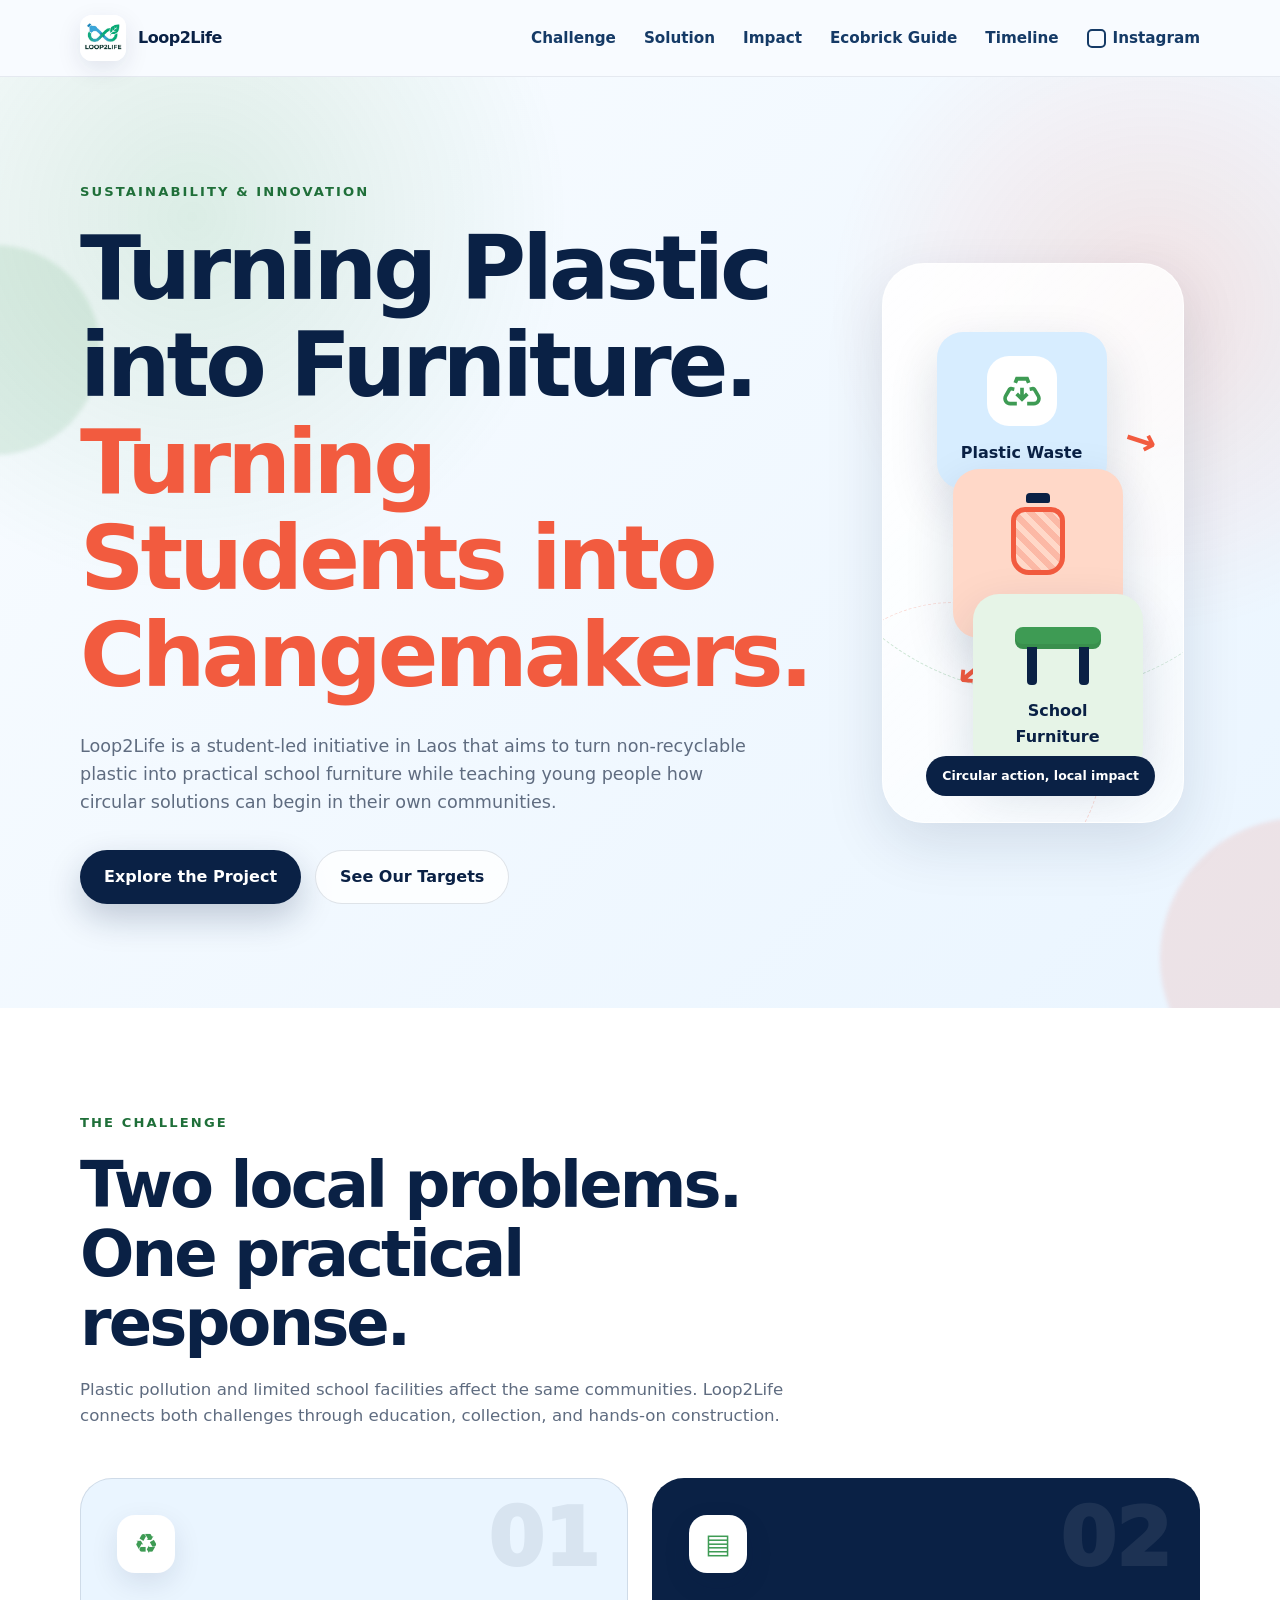
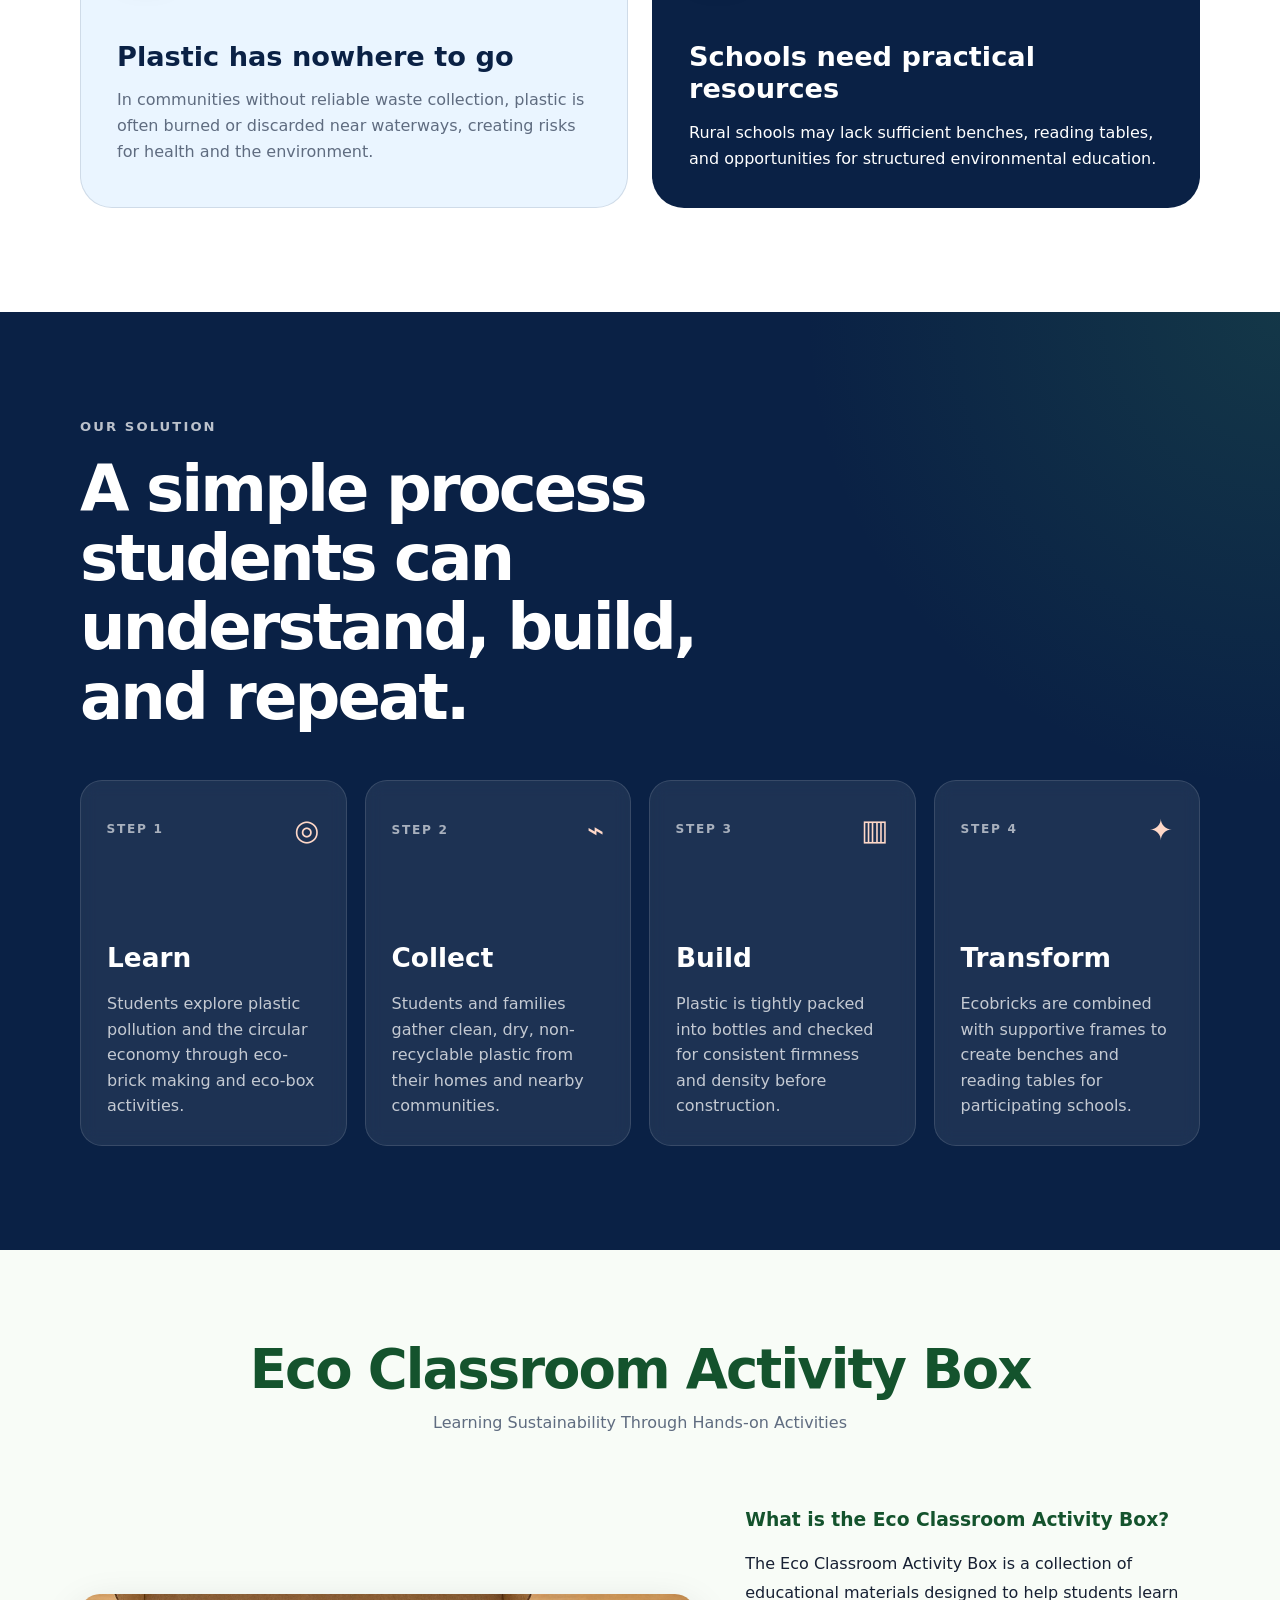
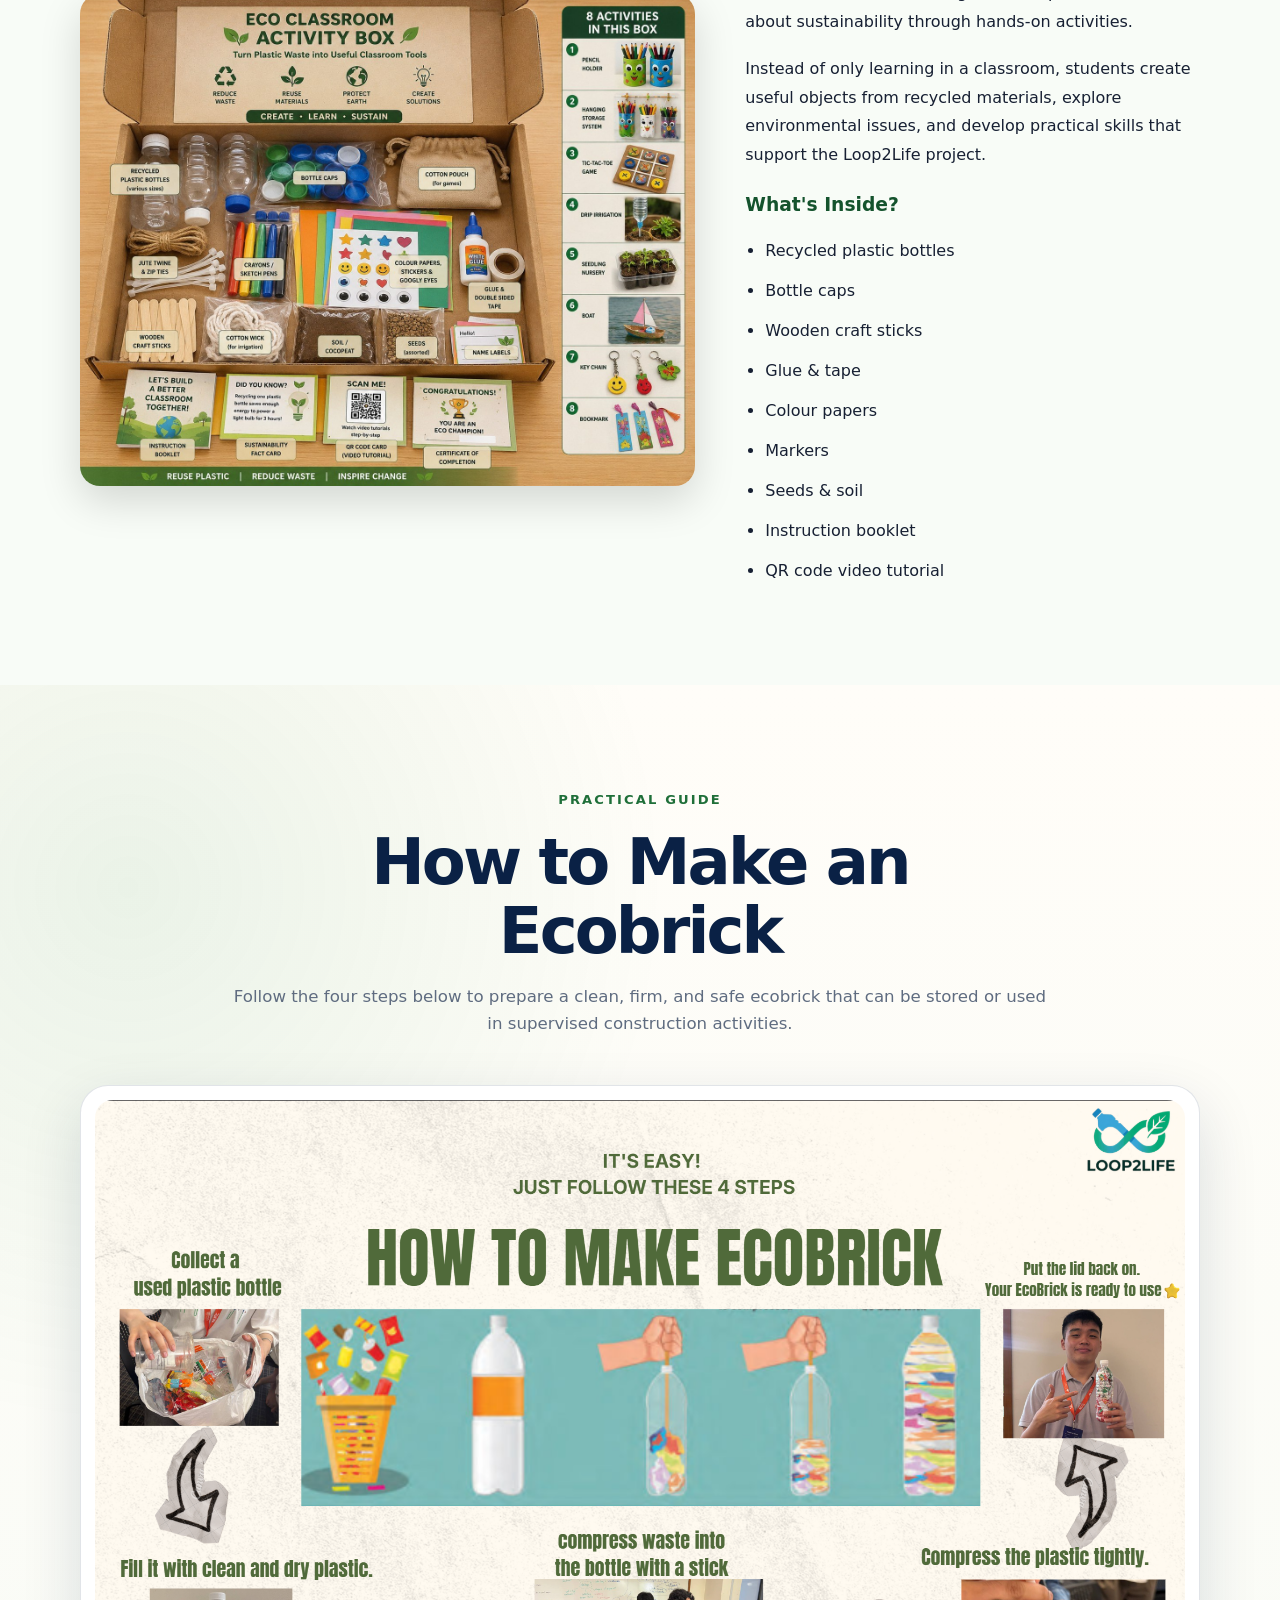
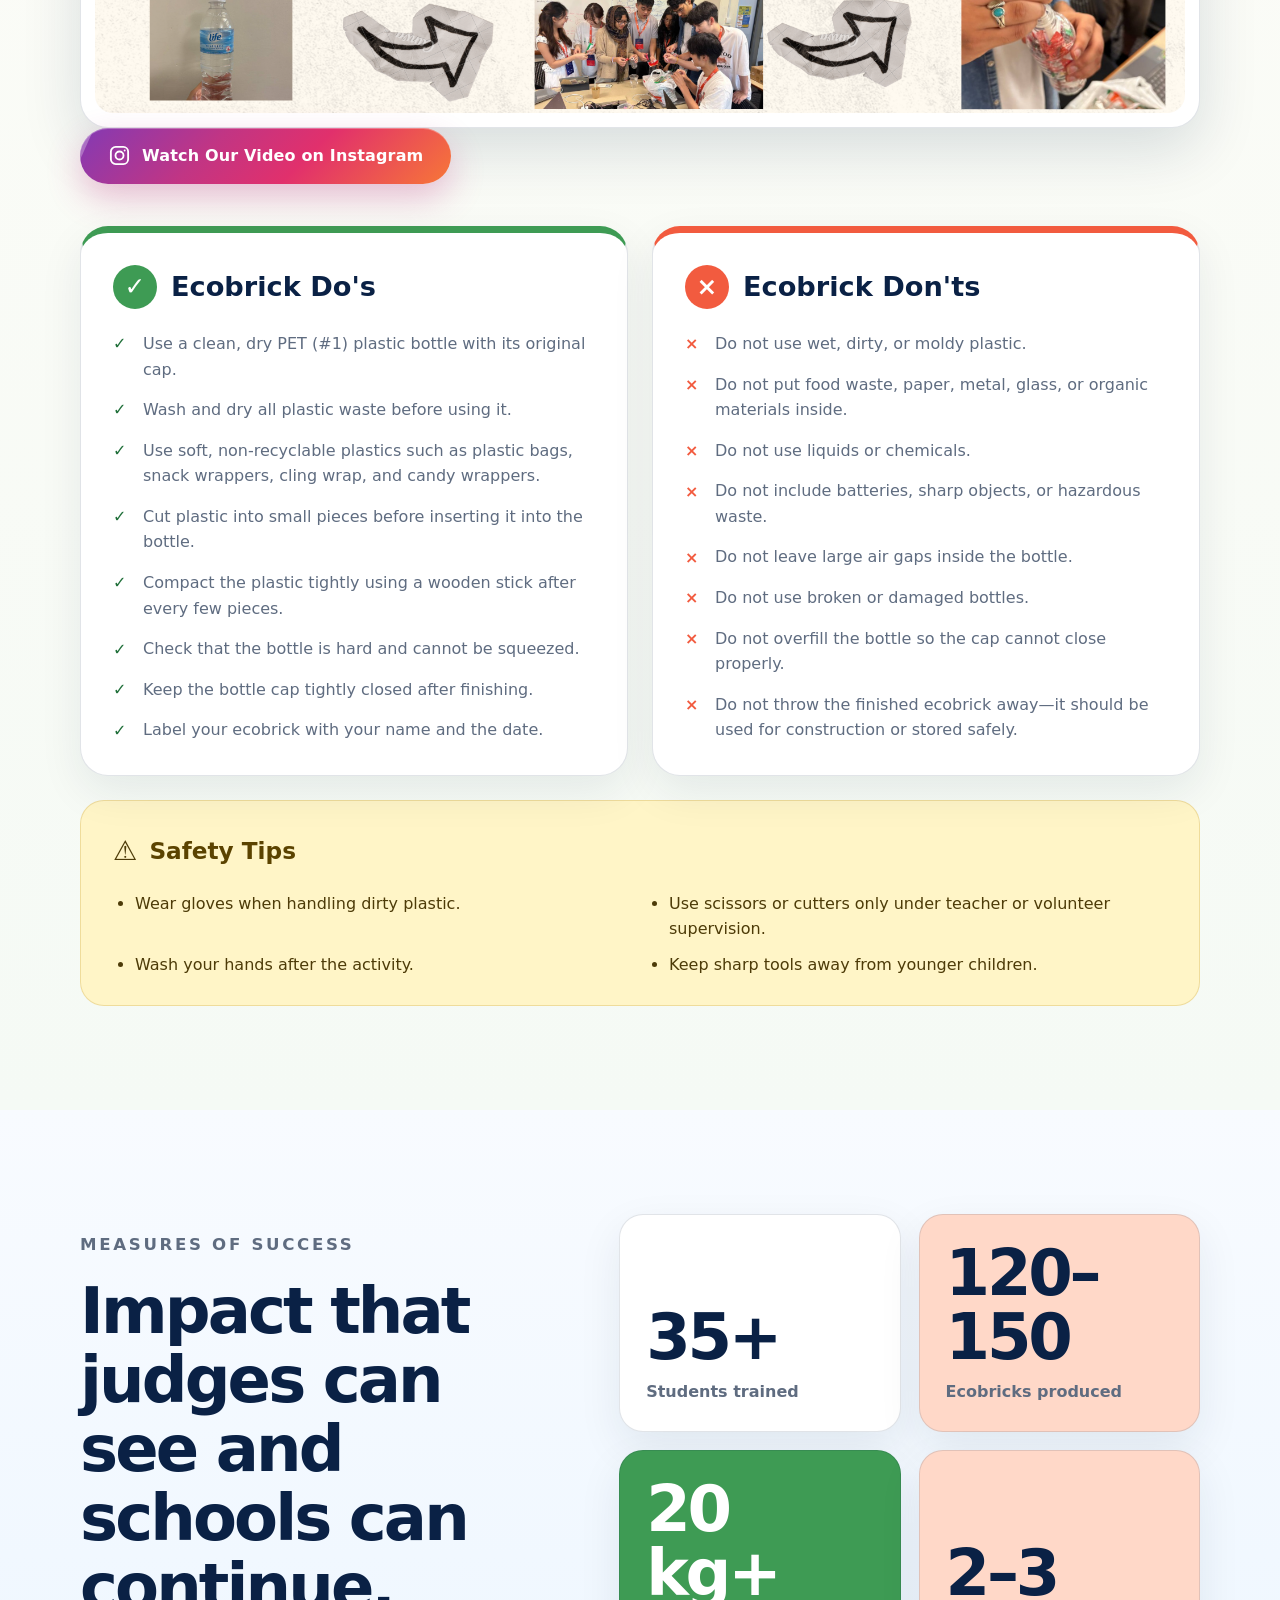
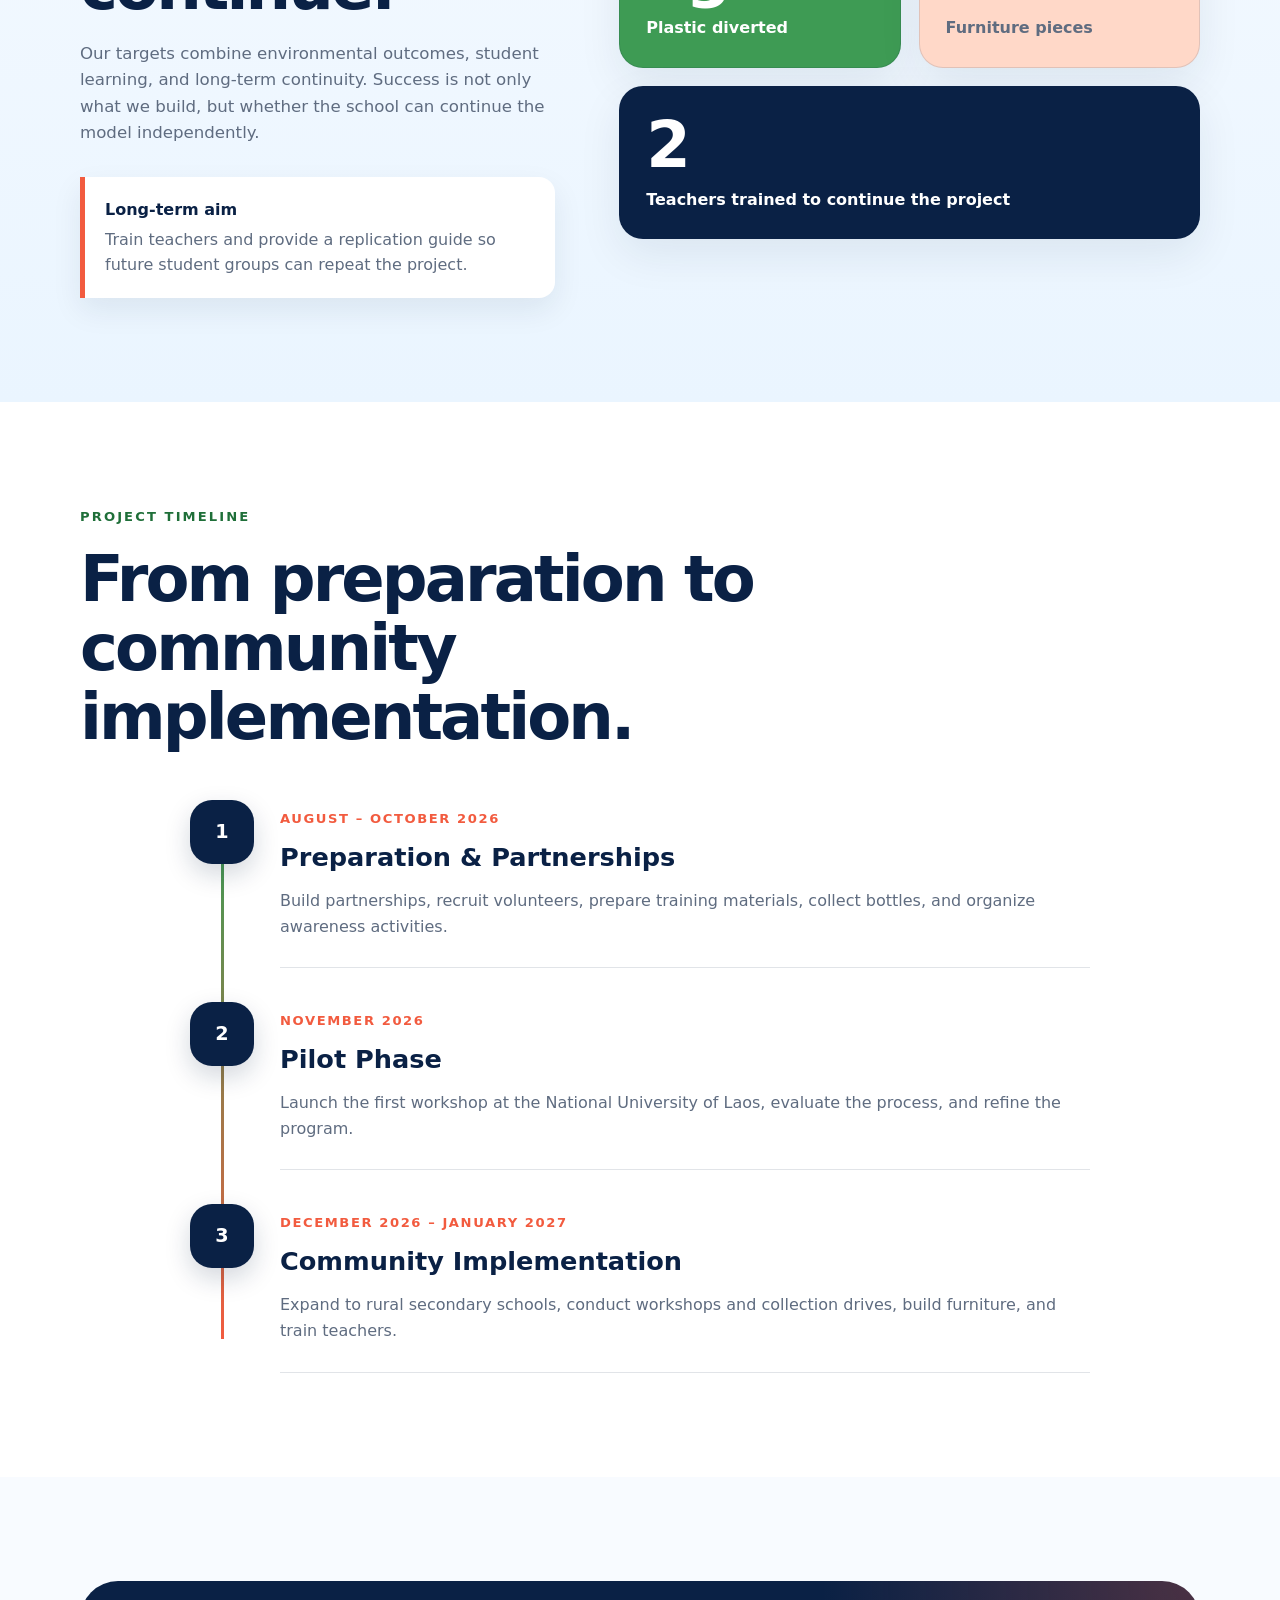
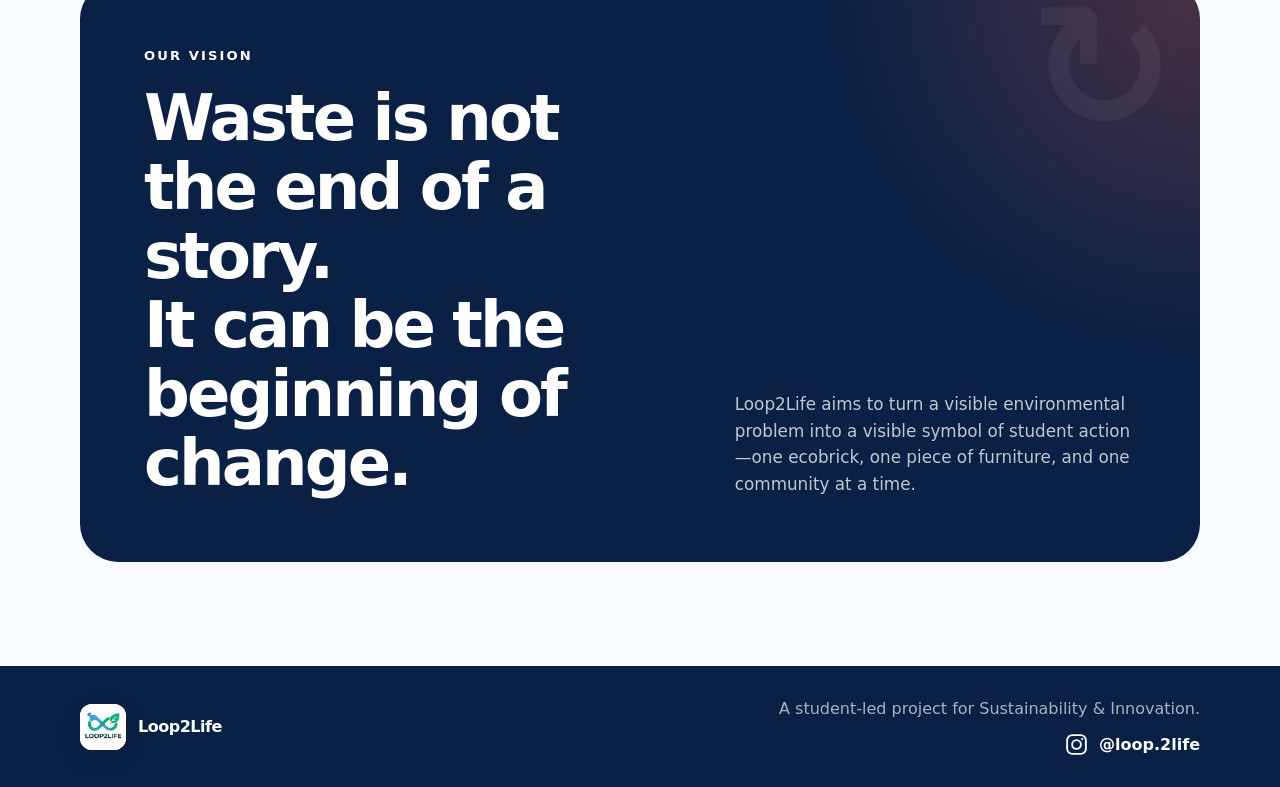
==== commit 304b2b57: "docs: explain Loop2Life website status and targets" ====
--- a/index.html
+++ b/index.html
@@ -5,7 +5,7 @@
   <meta name="viewport" content="width=device-width, initial-scale=1.0" />
   <meta
     name="description"
-    content="Loop2Life transforms non-recyclable plastic into school furniture while empowering students in Laos through environmental education."
+    content="Loop2Life is a student-led project aiming to turn non-recyclable plastic into school furniture and environmental education in Laos."
   />
   <title>Loop2Life | Turning Waste into Change</title>
   <link rel="stylesheet" href="style.css" />
@@ -50,8 +50,8 @@
             <span>Turning Students into Changemakers.</span>
           </h1>
           <p class="hero-text">
-            Loop2Life is a student-led initiative in Laos that transforms
-            non-recyclable plastic into practical school furniture while
+            Loop2Life is a student-led initiative in Laos that aims to turn
+            non-recyclable plastic into practical school furniture while
             teaching young people how circular solutions can begin in their
             own communities.
           </p>
@@ -483,4 +483,4 @@
     </div>
   </footer>
 </body>
-</html>+</html>
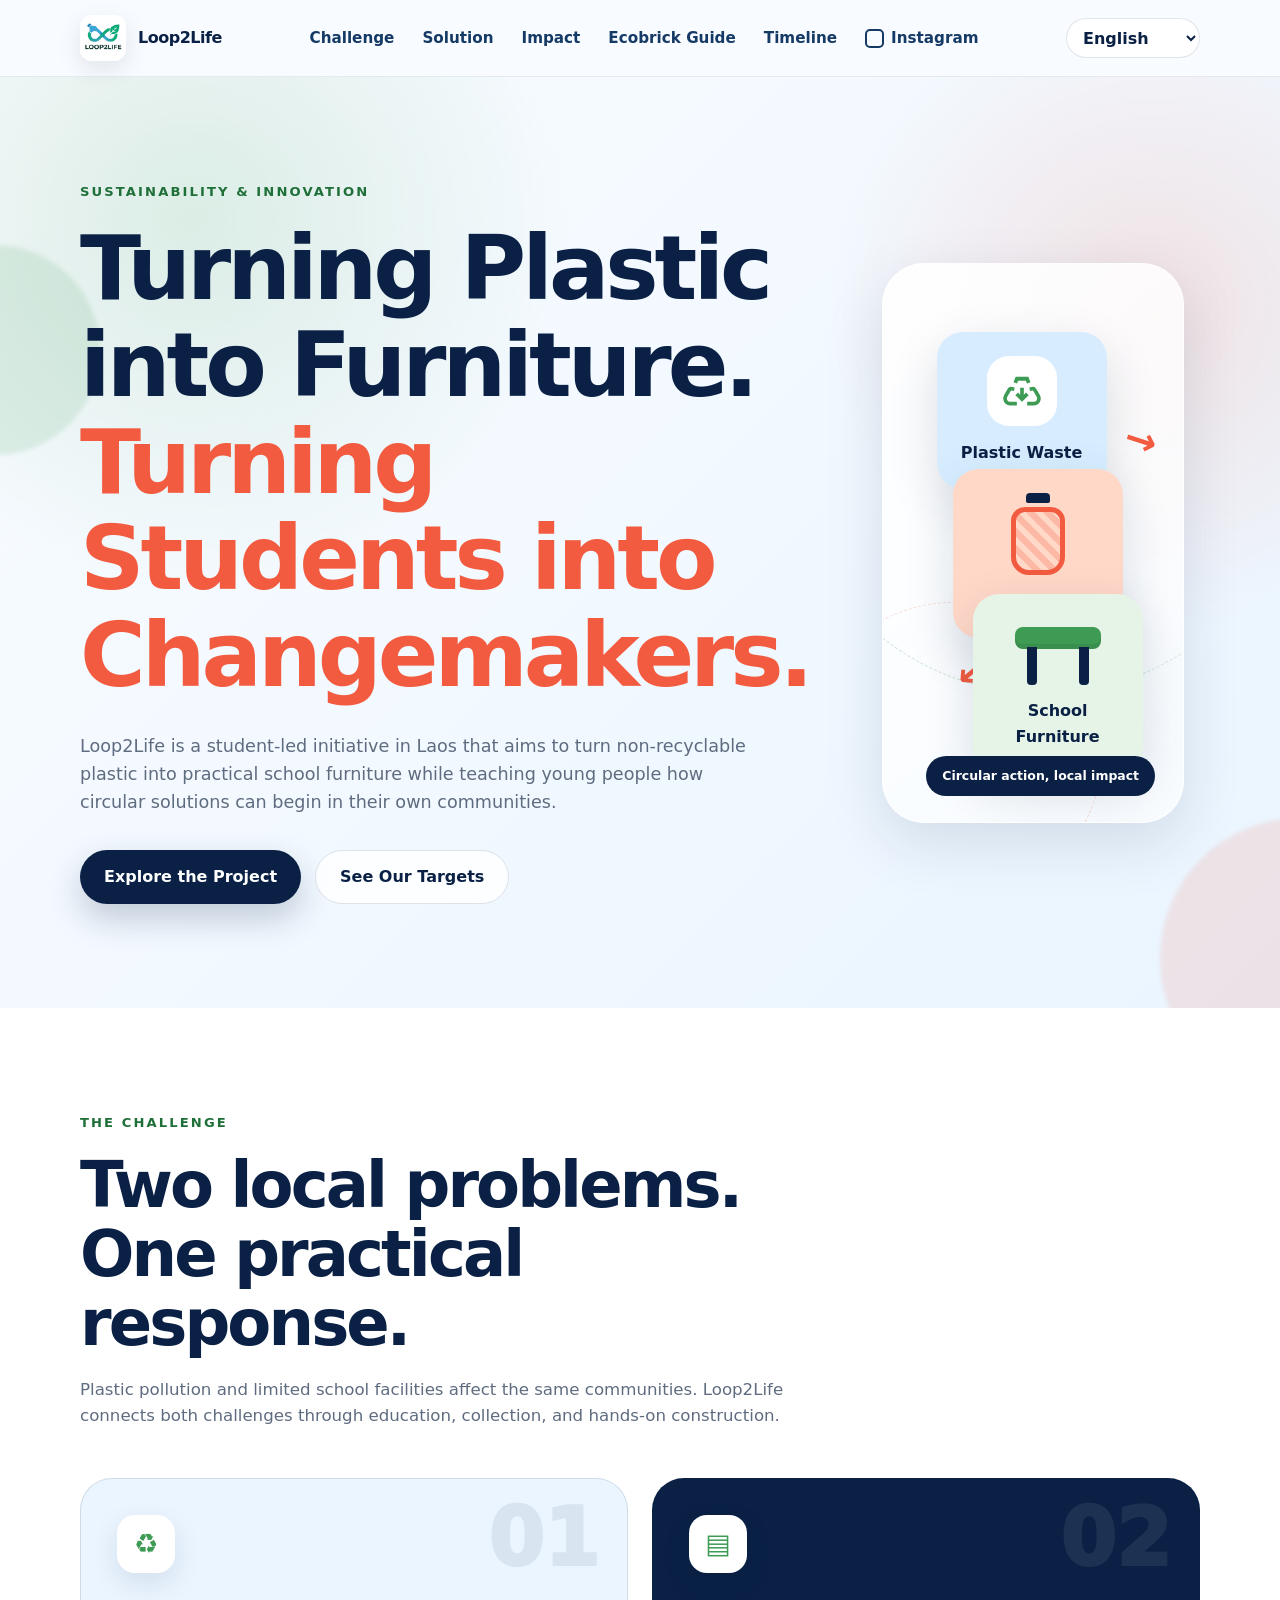
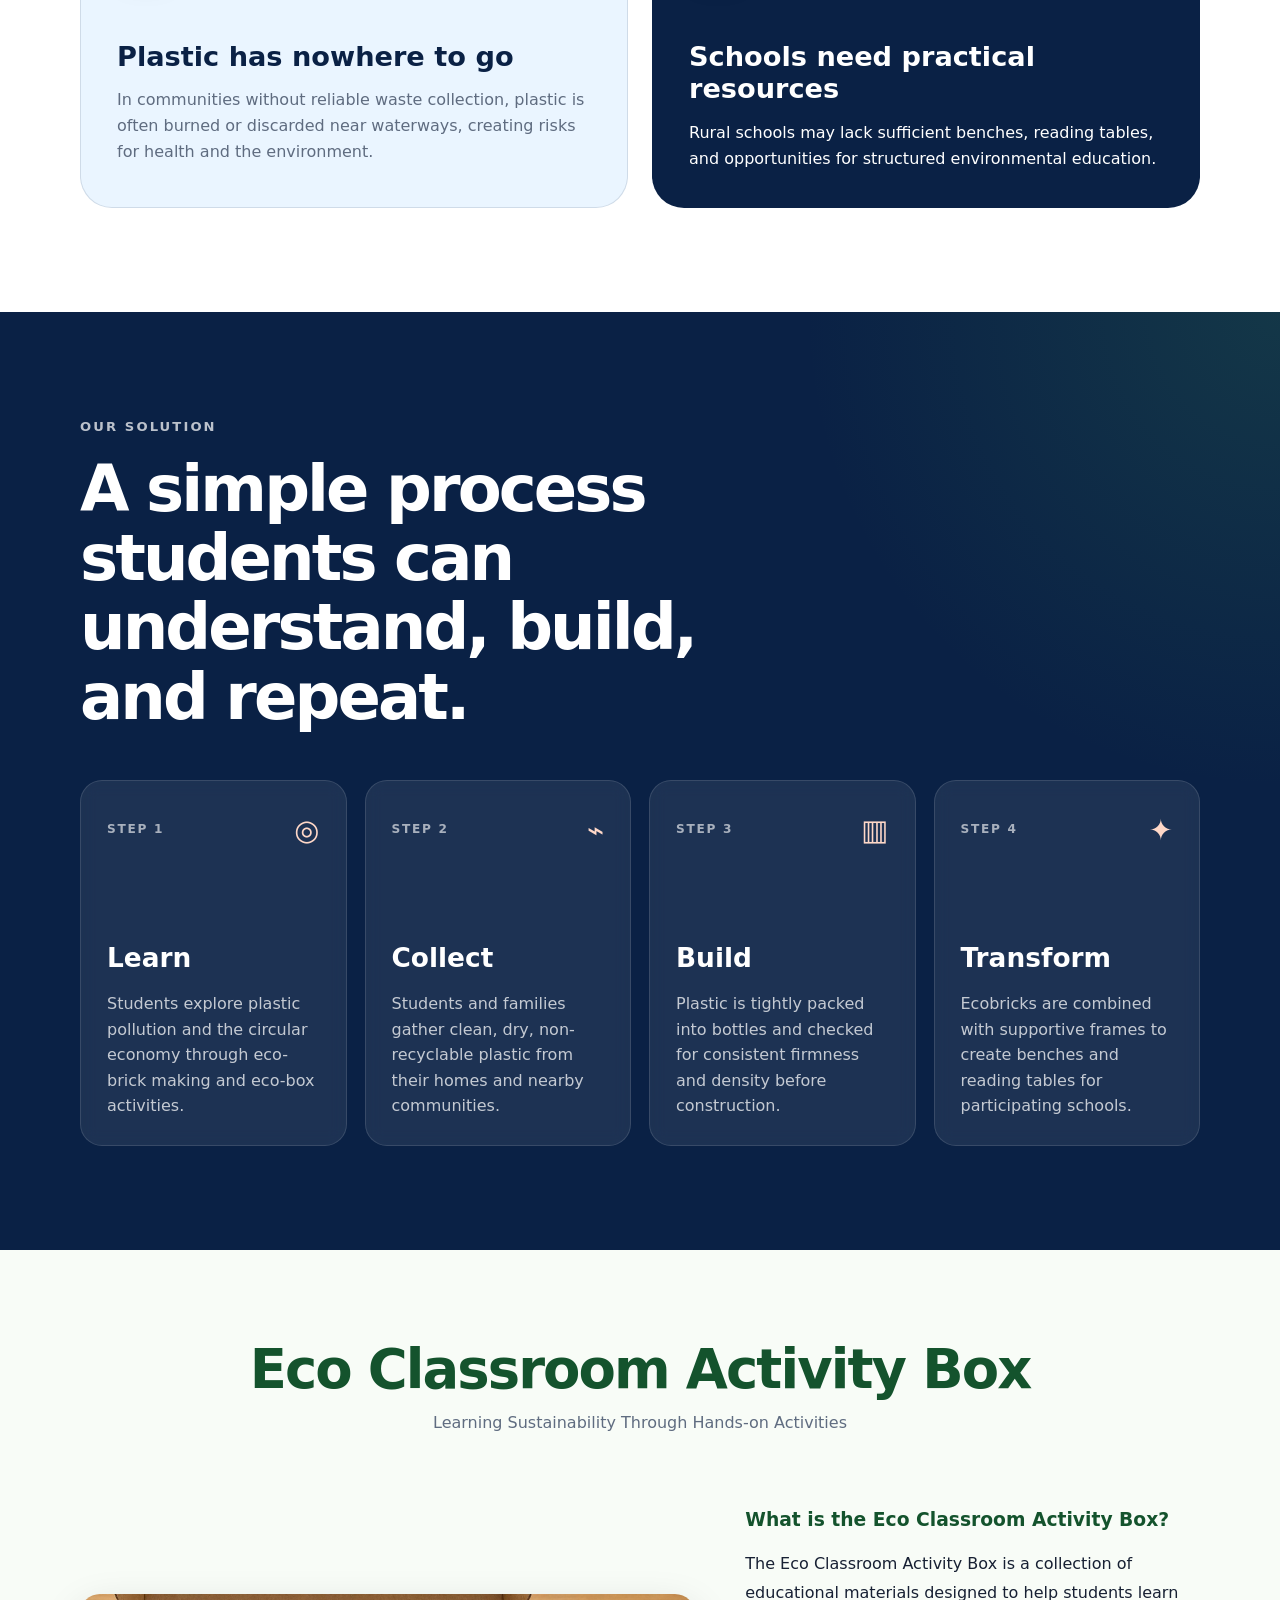
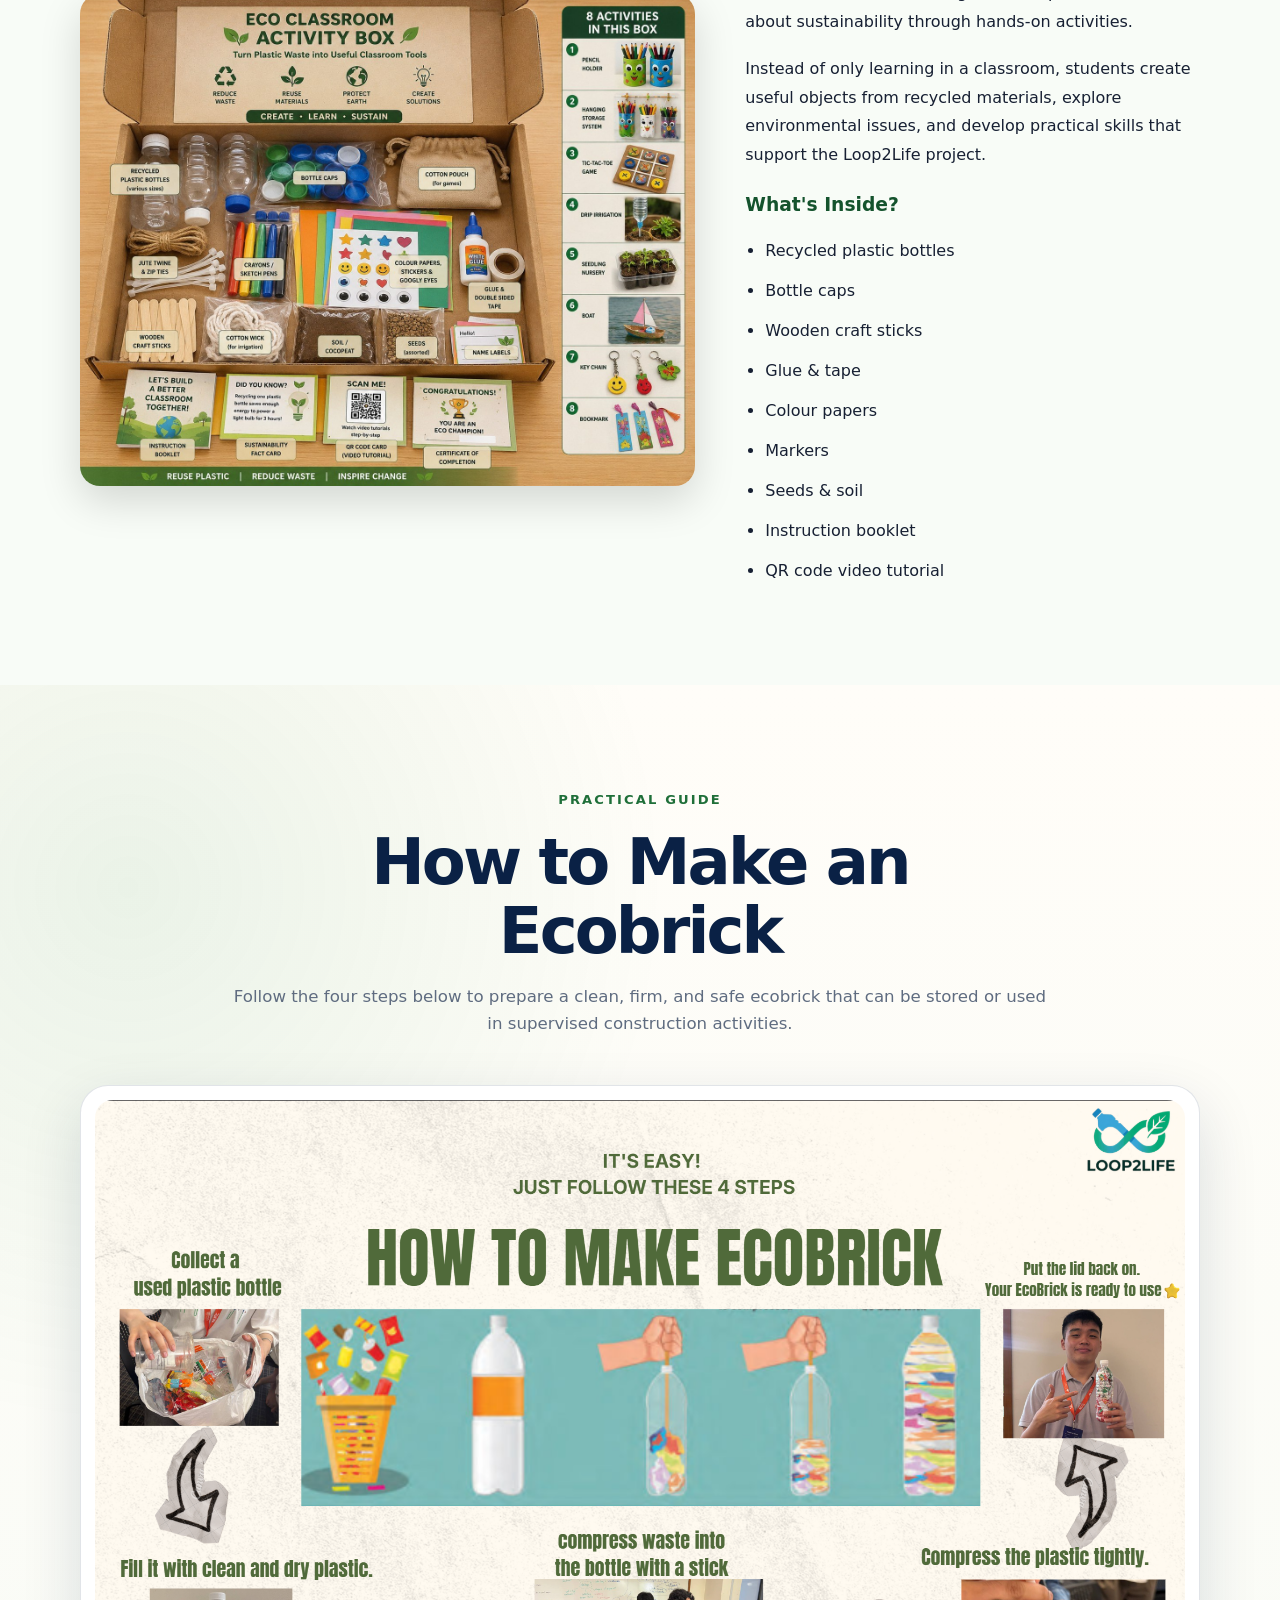
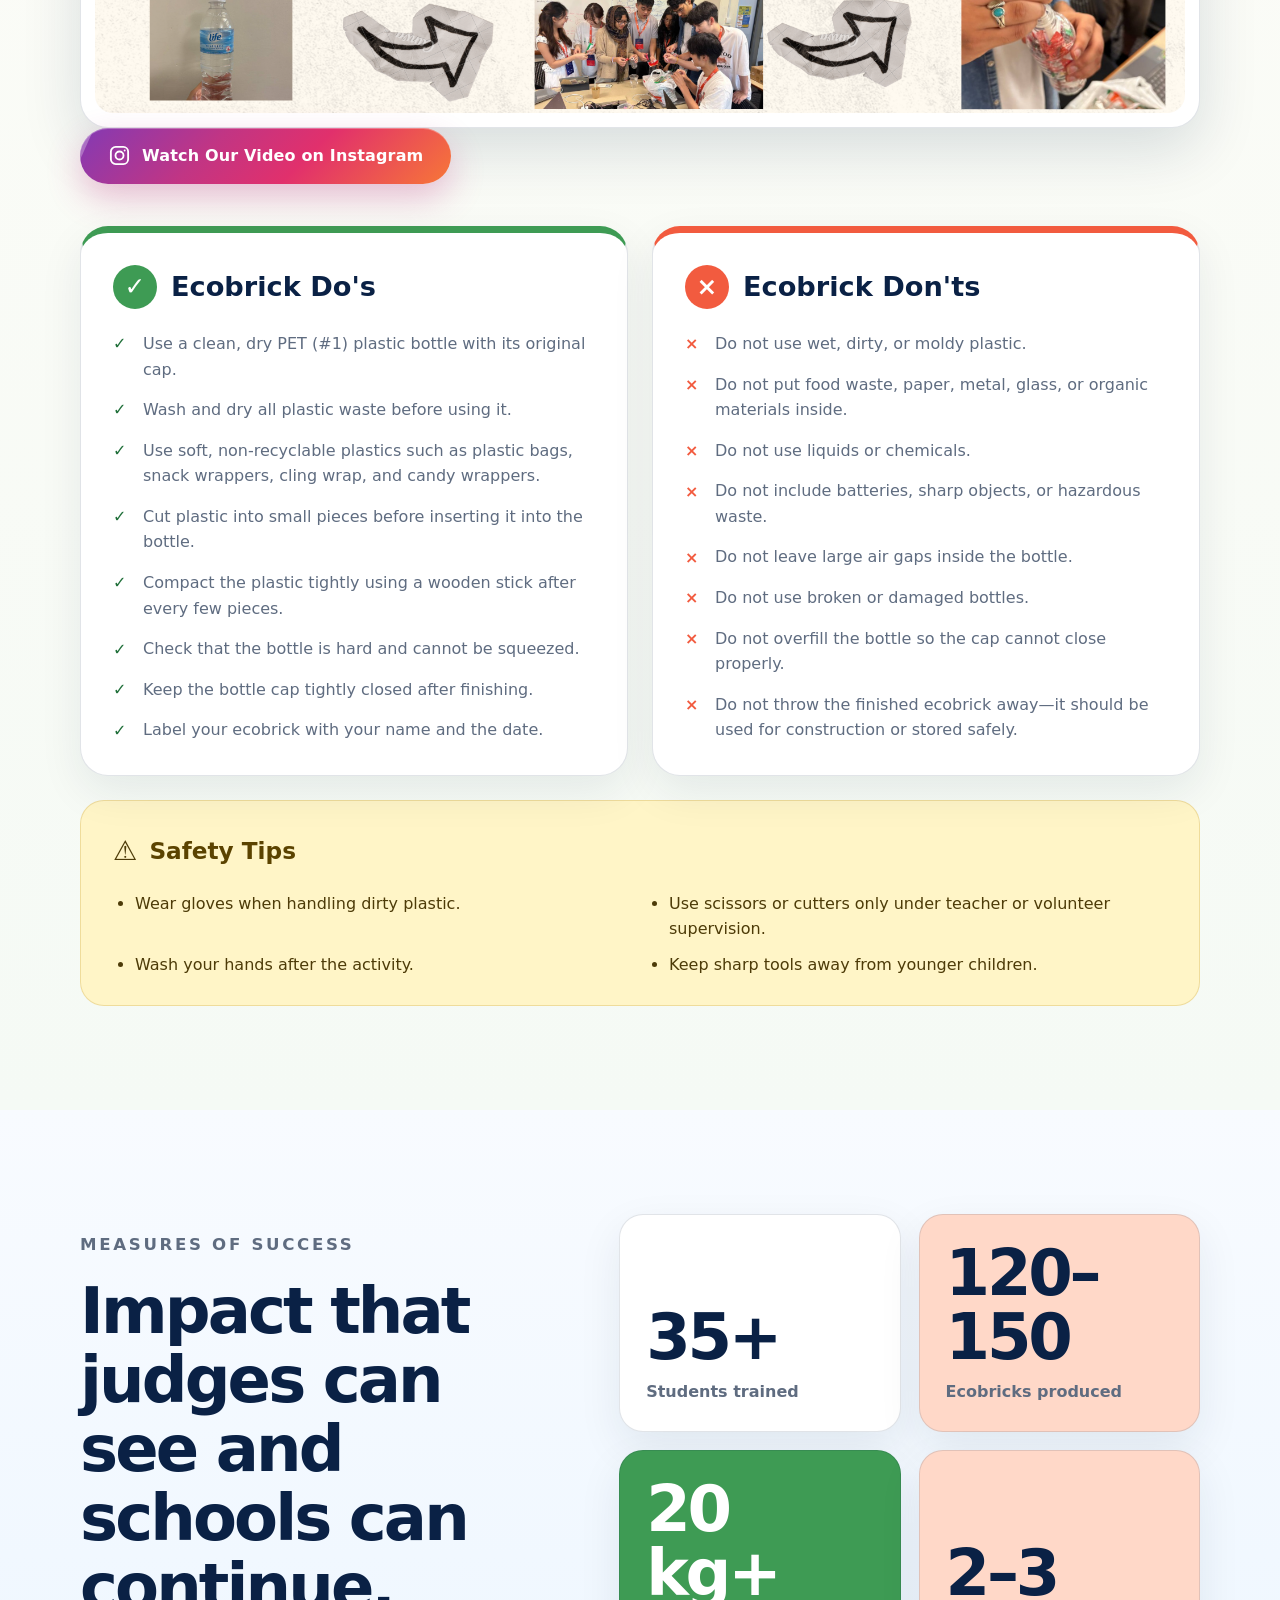
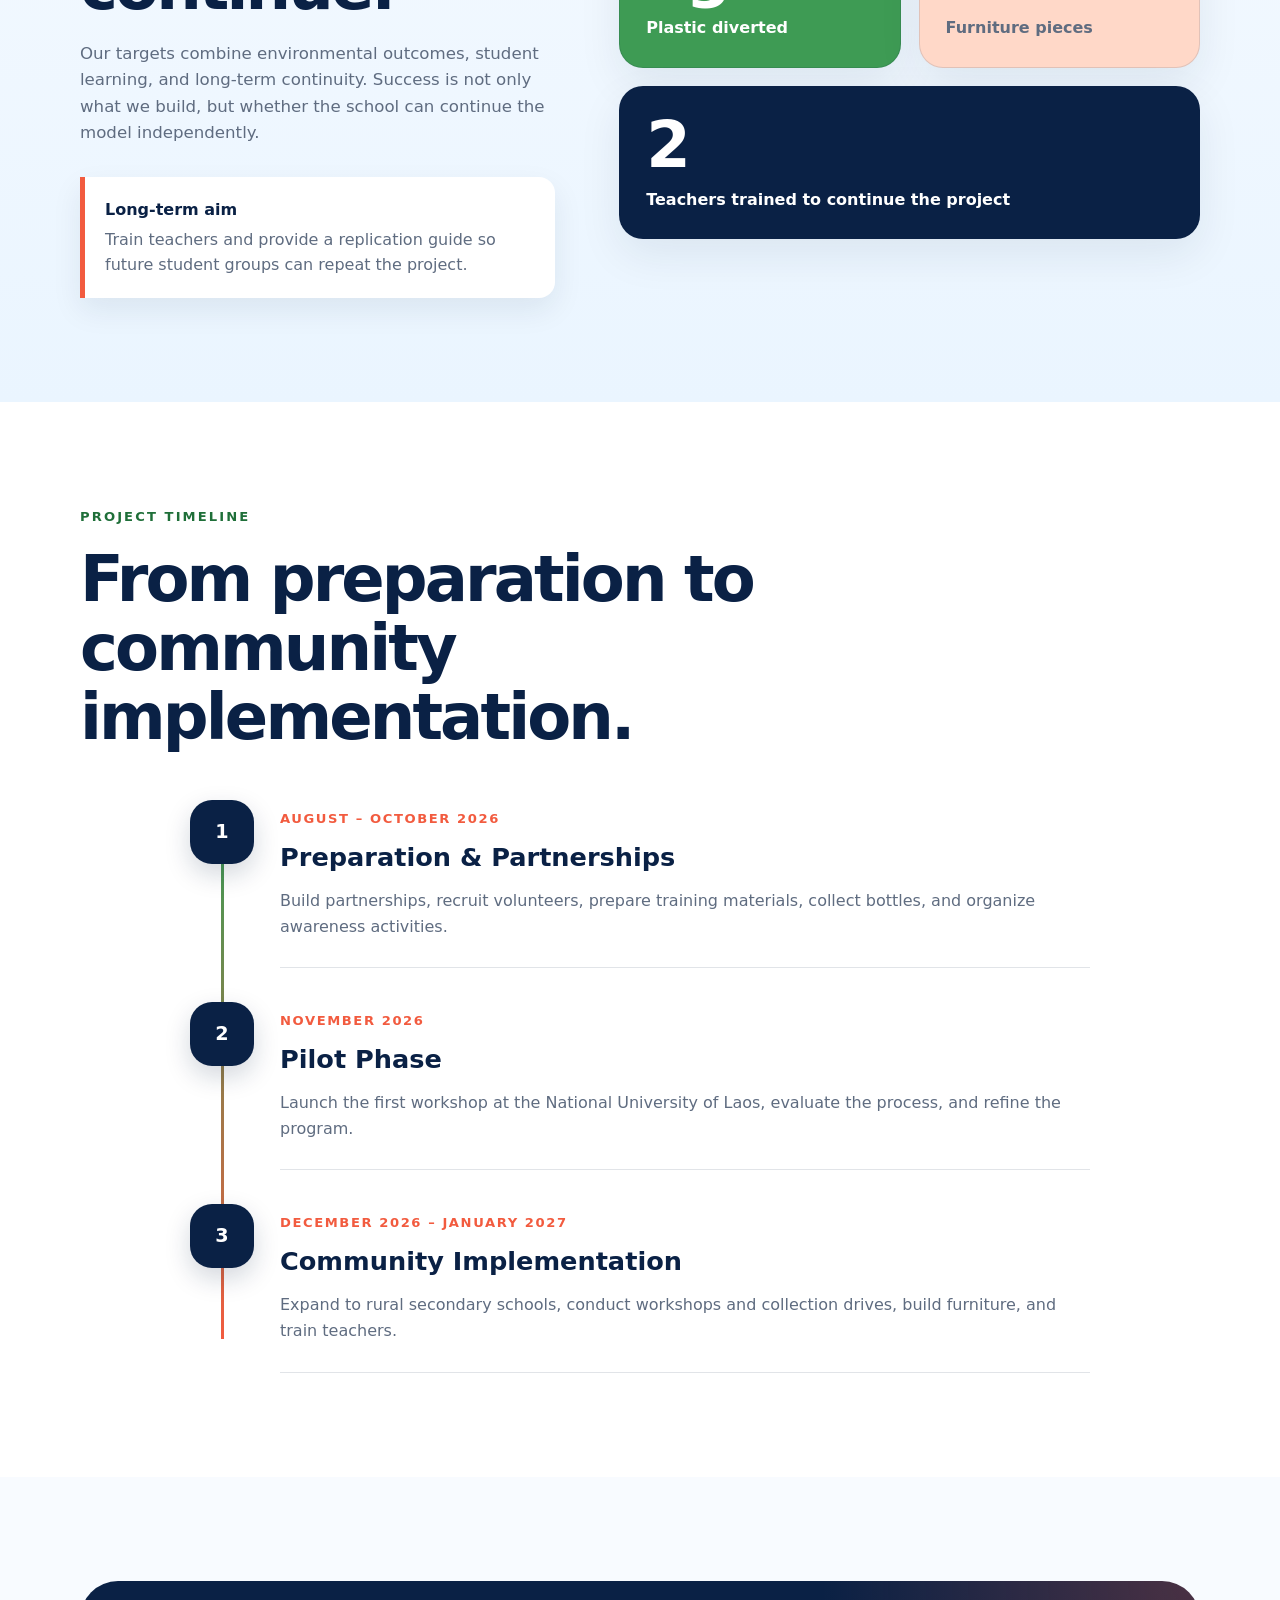
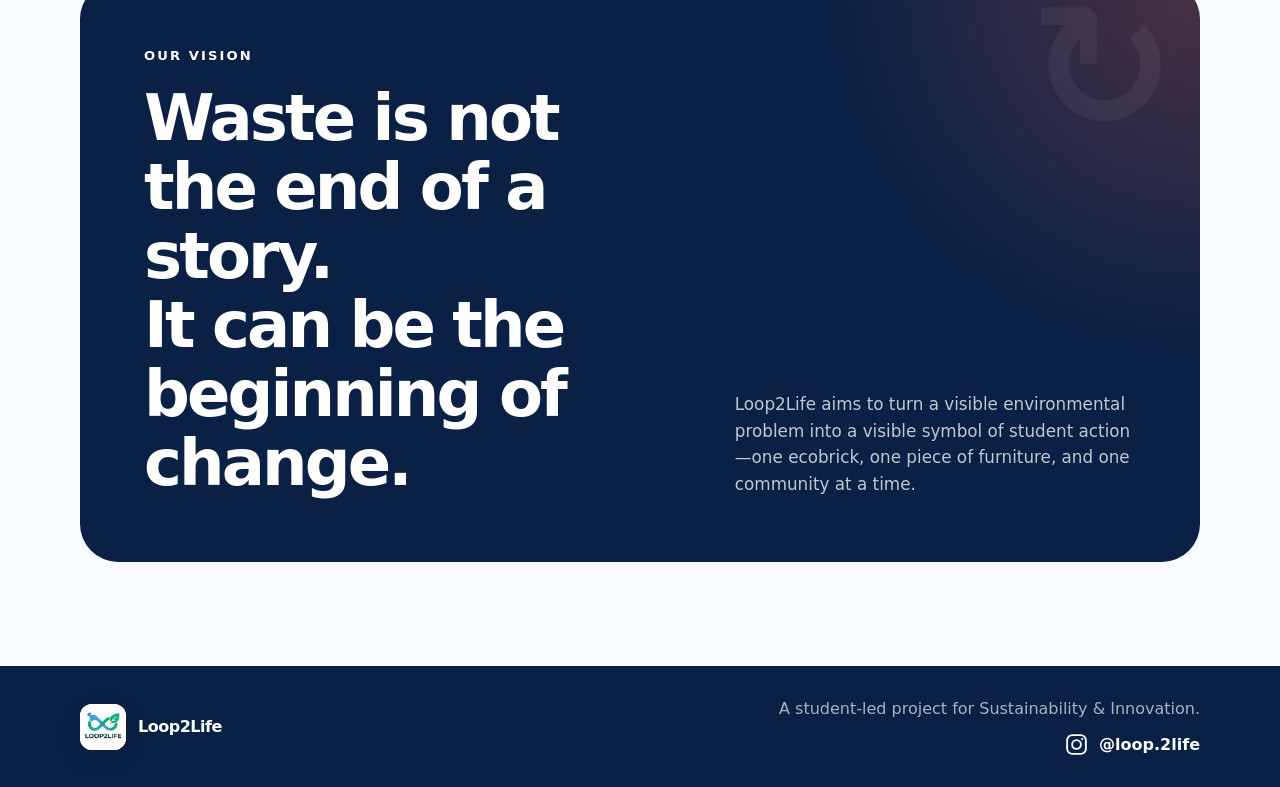
==== commit e7359b01: "Add Lao language switcher" ====
--- a/index.html
+++ b/index.html
@@ -33,7 +33,14 @@
         >
           Instagram
         </a>
-      </nav>
+      </nav>
+      <label class="language-switcher">
+        <span class="sr-only">Language</span>
+        <select id="language-select" aria-label="Language">
+          <option value="en">English</option>
+          <option value="lo">ລາວ</option>
+        </select>
+      </label>
     </div>
   </header>
 
@@ -481,6 +488,7 @@
         </a>
       </div>
     </div>
-  </footer>
-</body>
+  </footer>
+  <script src="language.js"></script>
+</body>
 </html>
--- a/style.css
+++ b/style.css
@@ -63,7 +63,7 @@
   border-bottom: 1px solid rgba(10, 33, 69, 0.08);
 }
 
-.nav-wrap {
+.nav-wrap {
   min-height: 76px;
   display: flex;
   align-items: center;
@@ -1367,4 +1367,32 @@
   .safety-card {
     padding: 24px 20px;
   }
-}+}
+
+.language-switcher {
+  flex: 0 0 auto;
+}
+
+.language-switcher select {
+  min-height: 40px;
+  padding: 0 34px 0 12px;
+  border: 1px solid var(--border);
+  border-radius: 999px;
+  color: var(--navy);
+  background: var(--white);
+  font: inherit;
+  font-weight: 700;
+  cursor: pointer;
+}
+
+.sr-only {
+  position: absolute;
+  width: 1px;
+  height: 1px;
+  padding: 0;
+  margin: -1px;
+  overflow: hidden;
+  clip: rect(0, 0, 0, 0);
+  white-space: nowrap;
+  border: 0;
+}
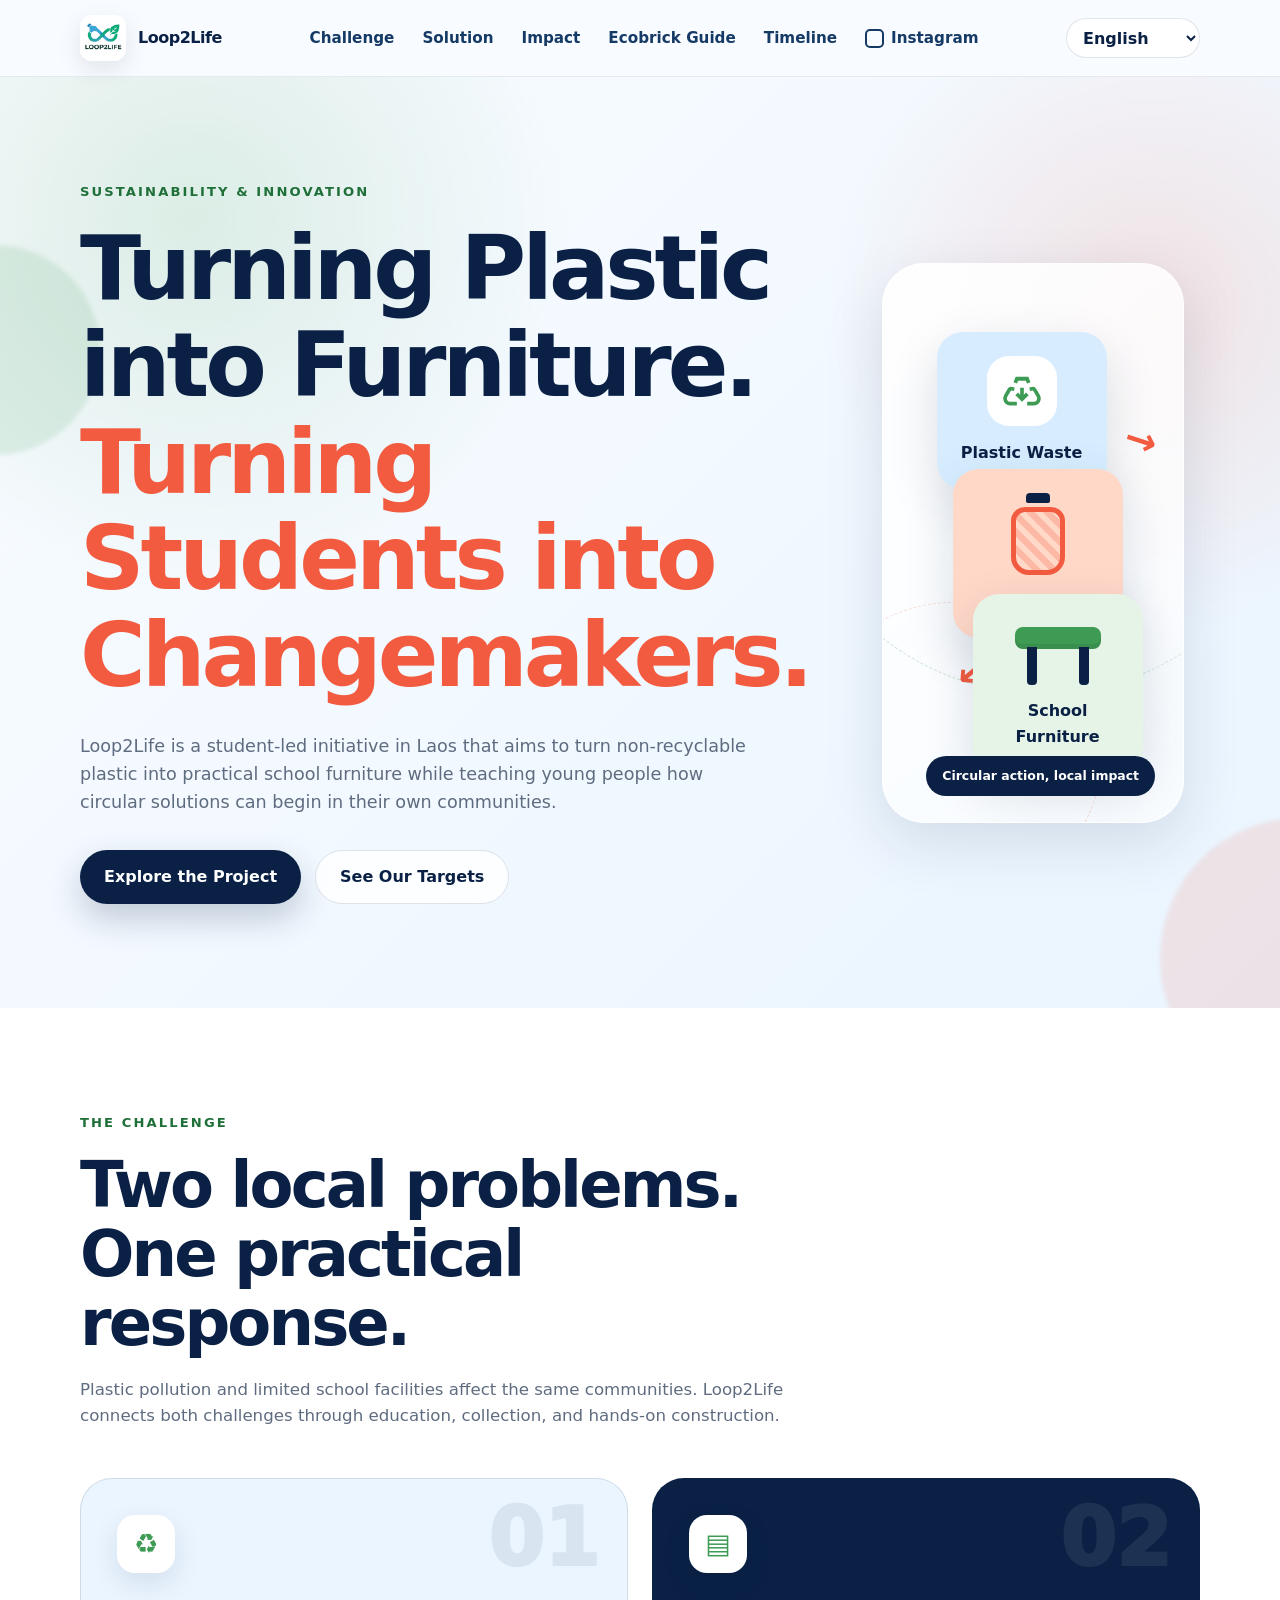
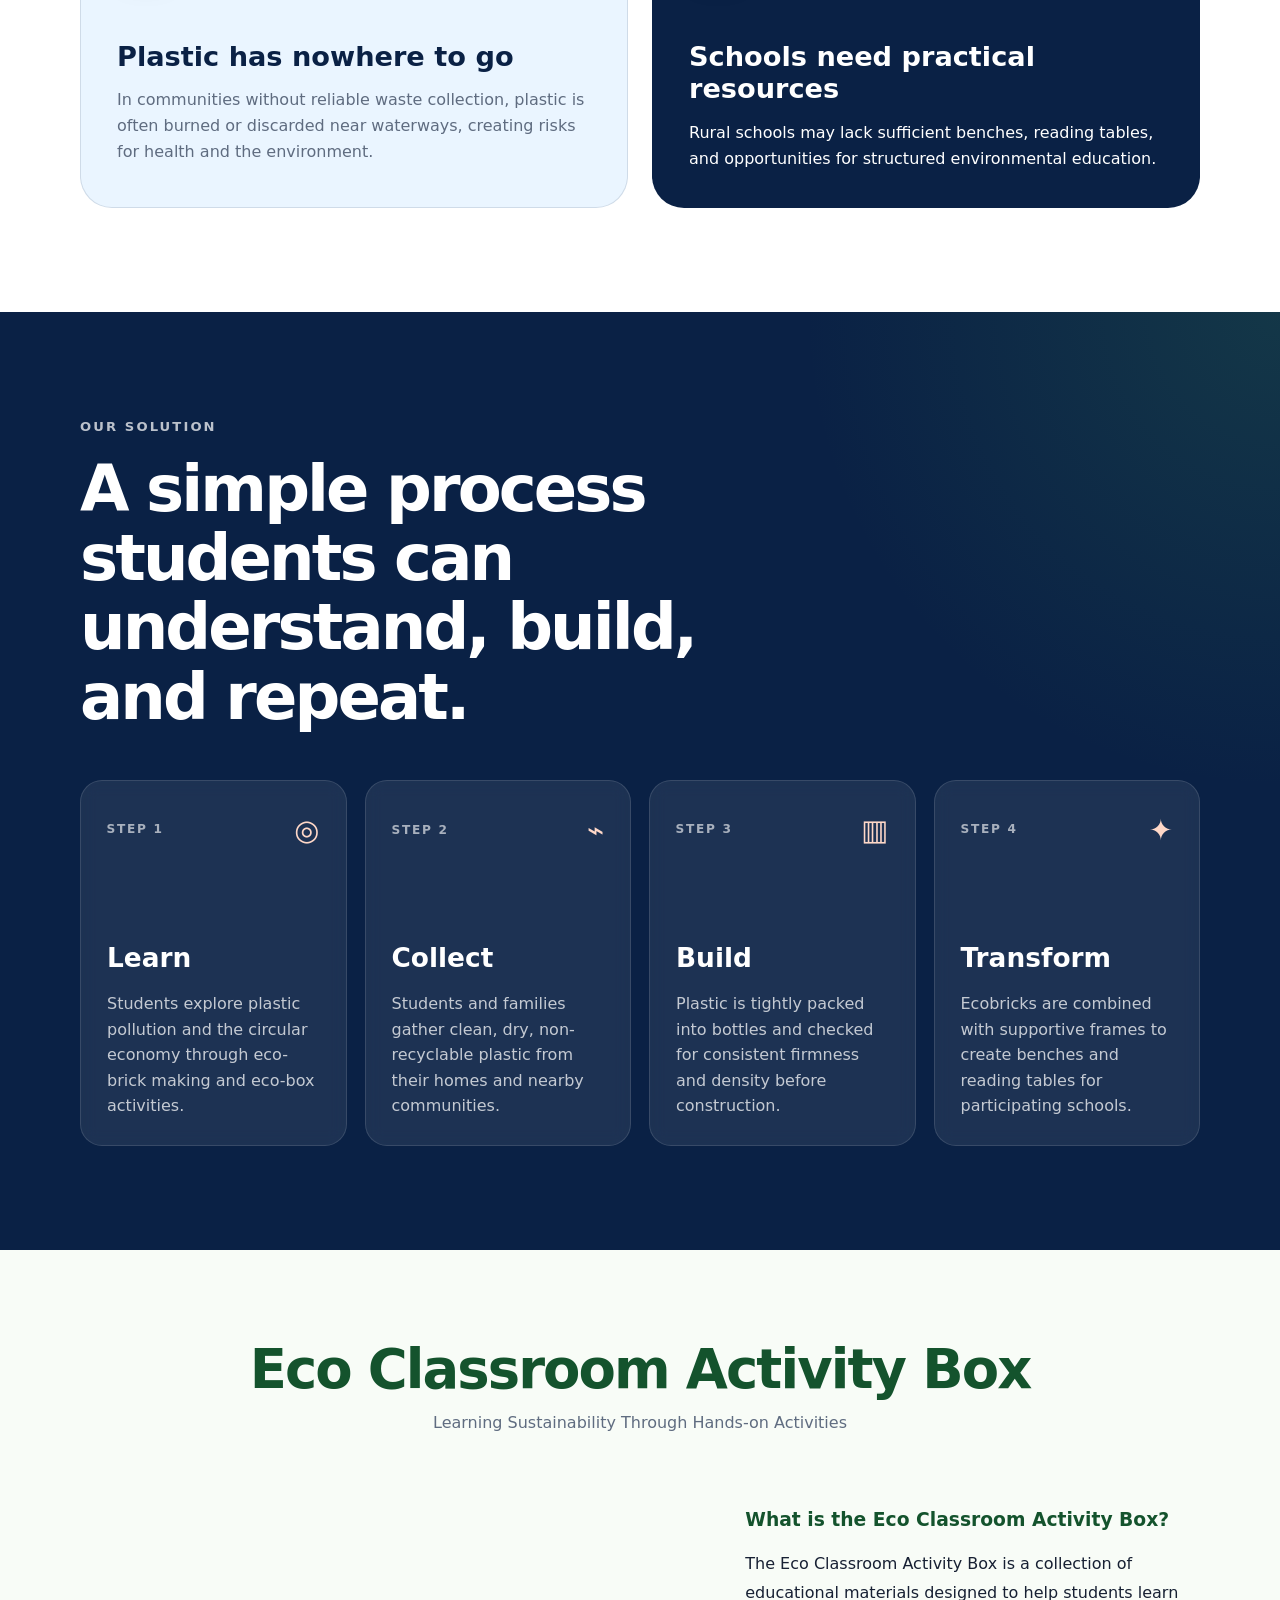
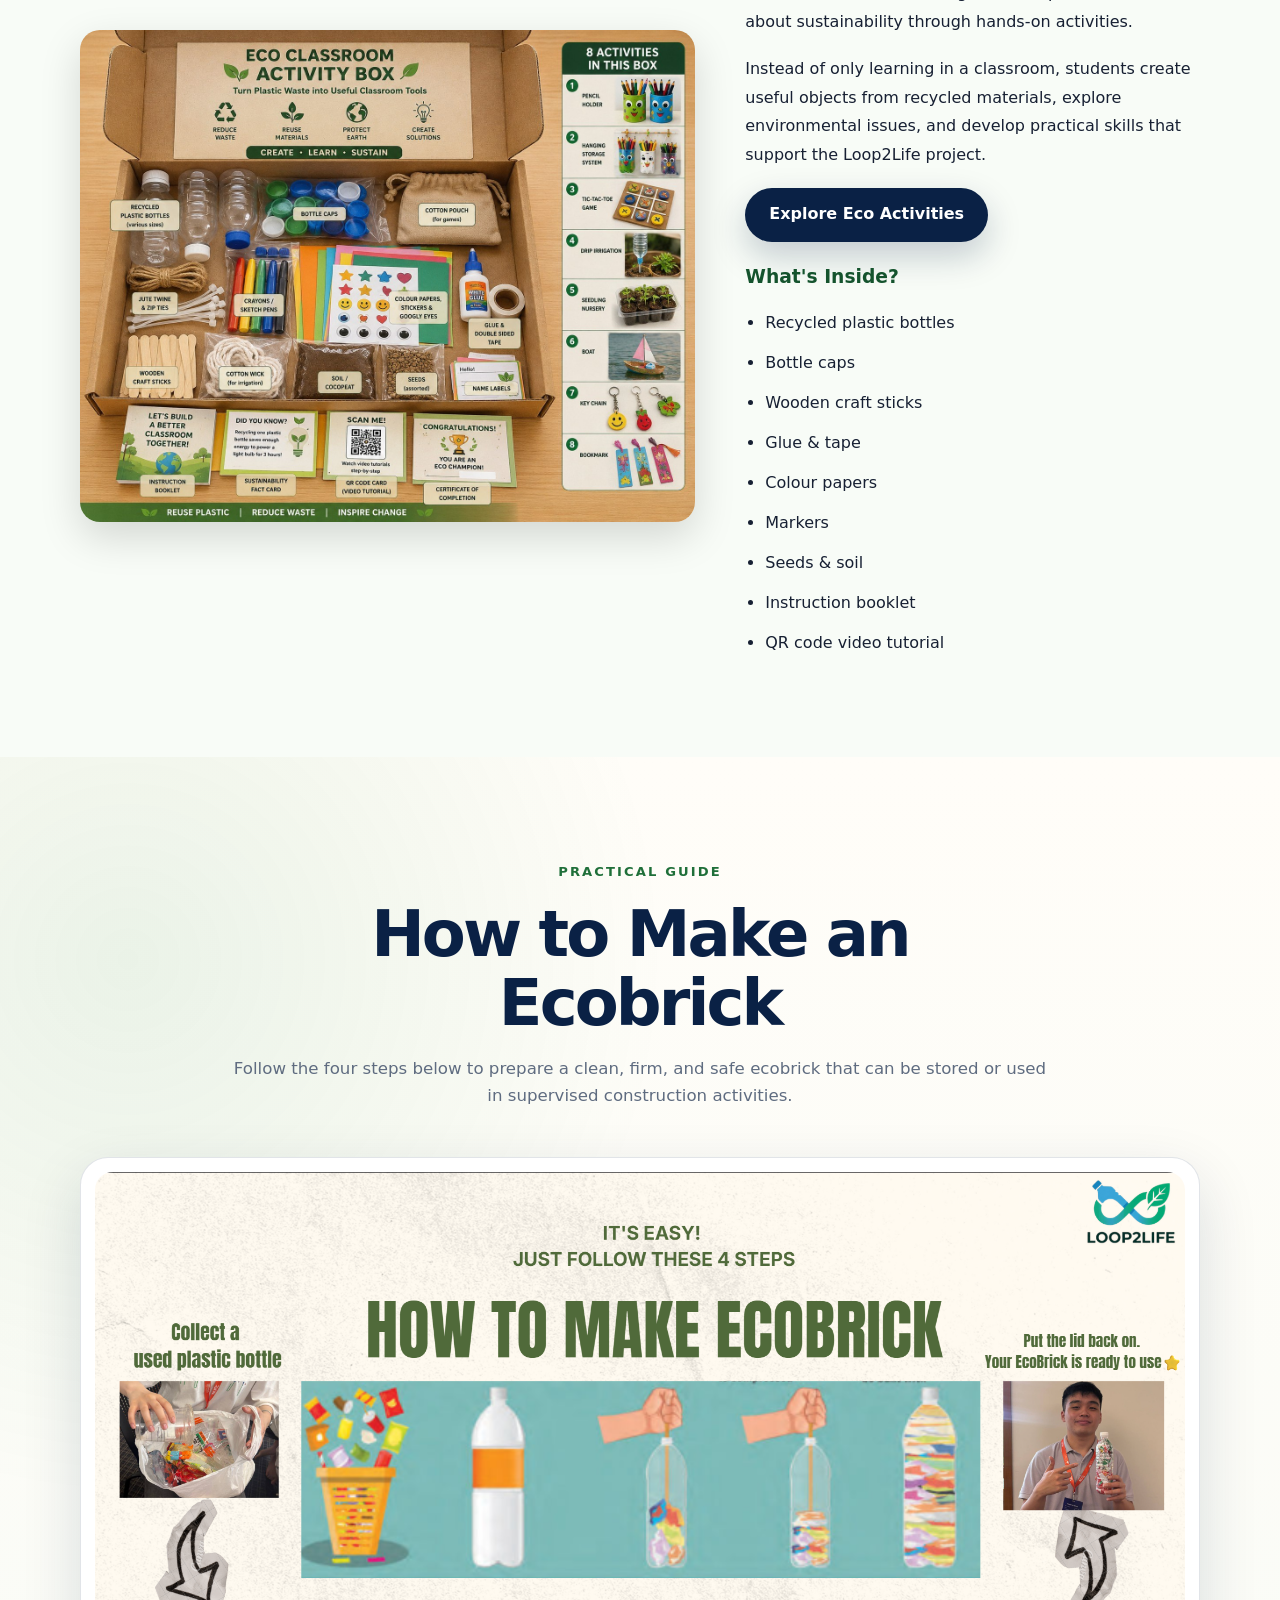
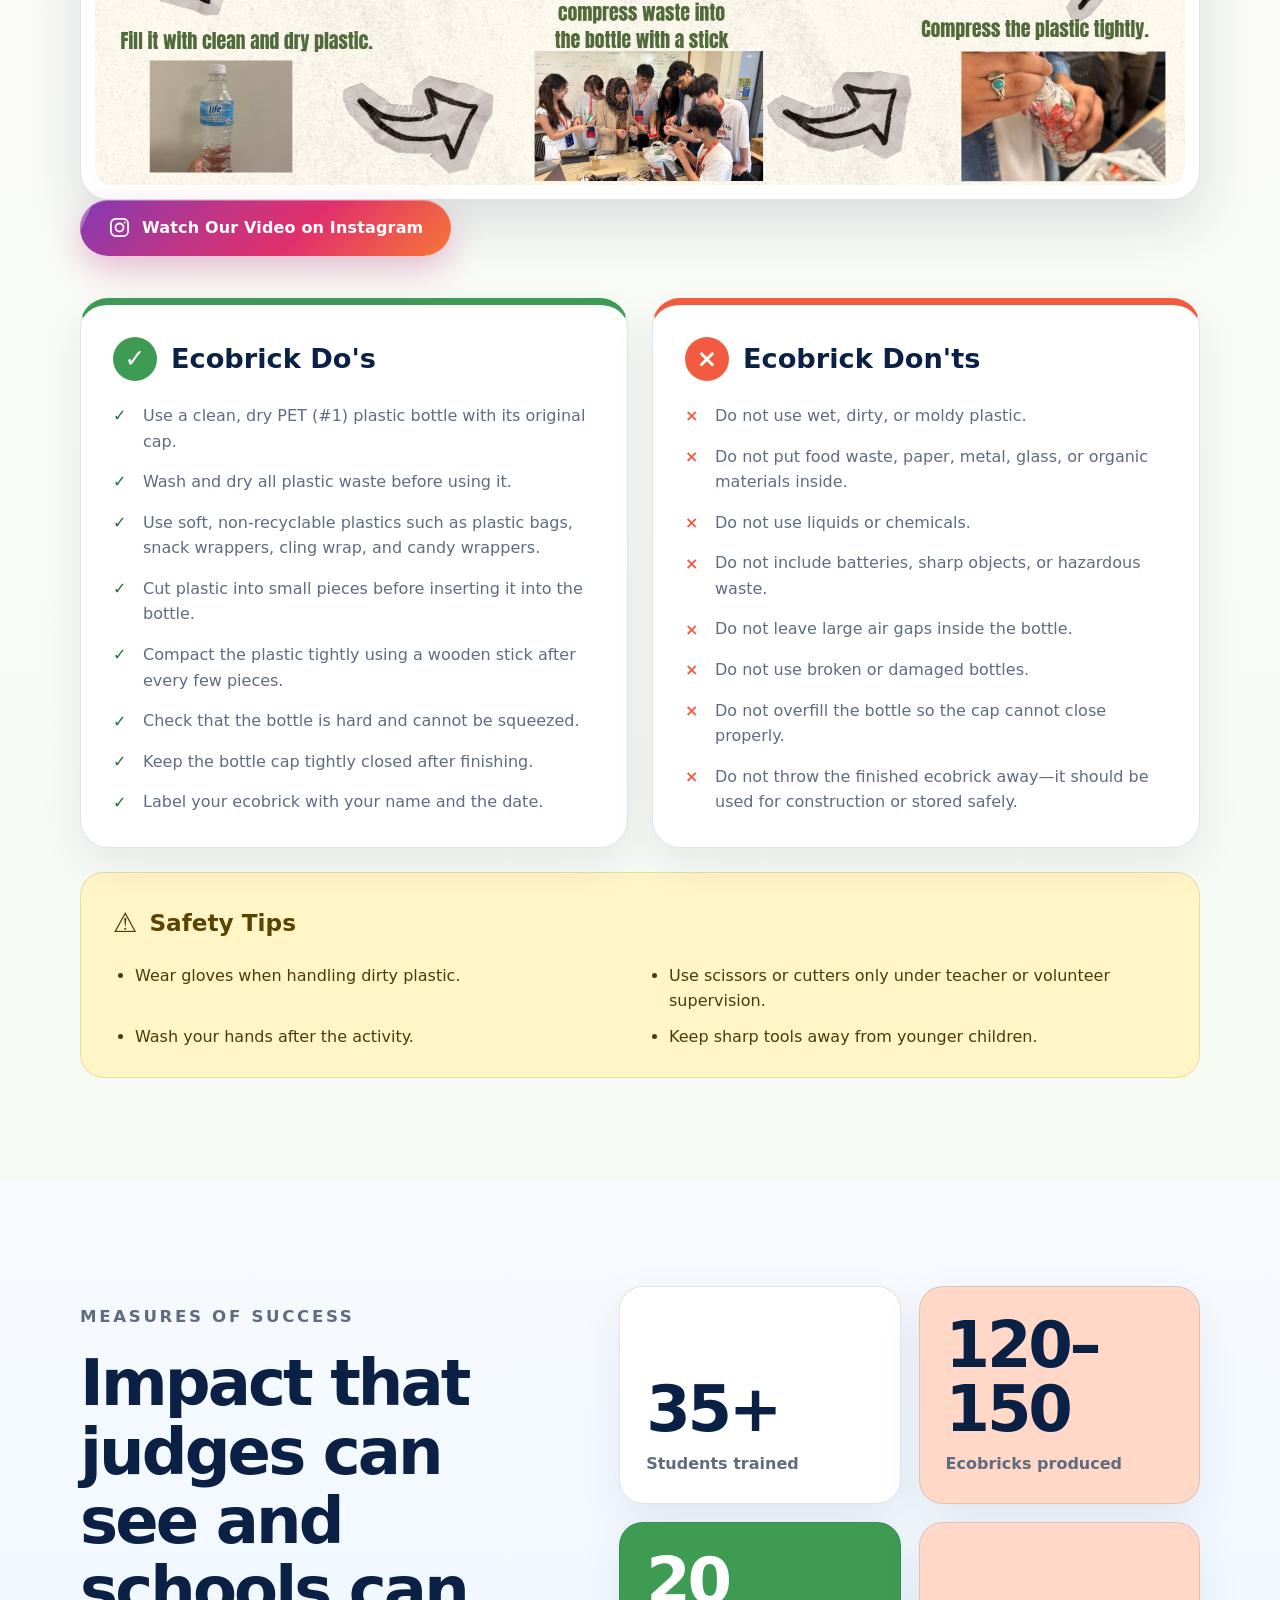
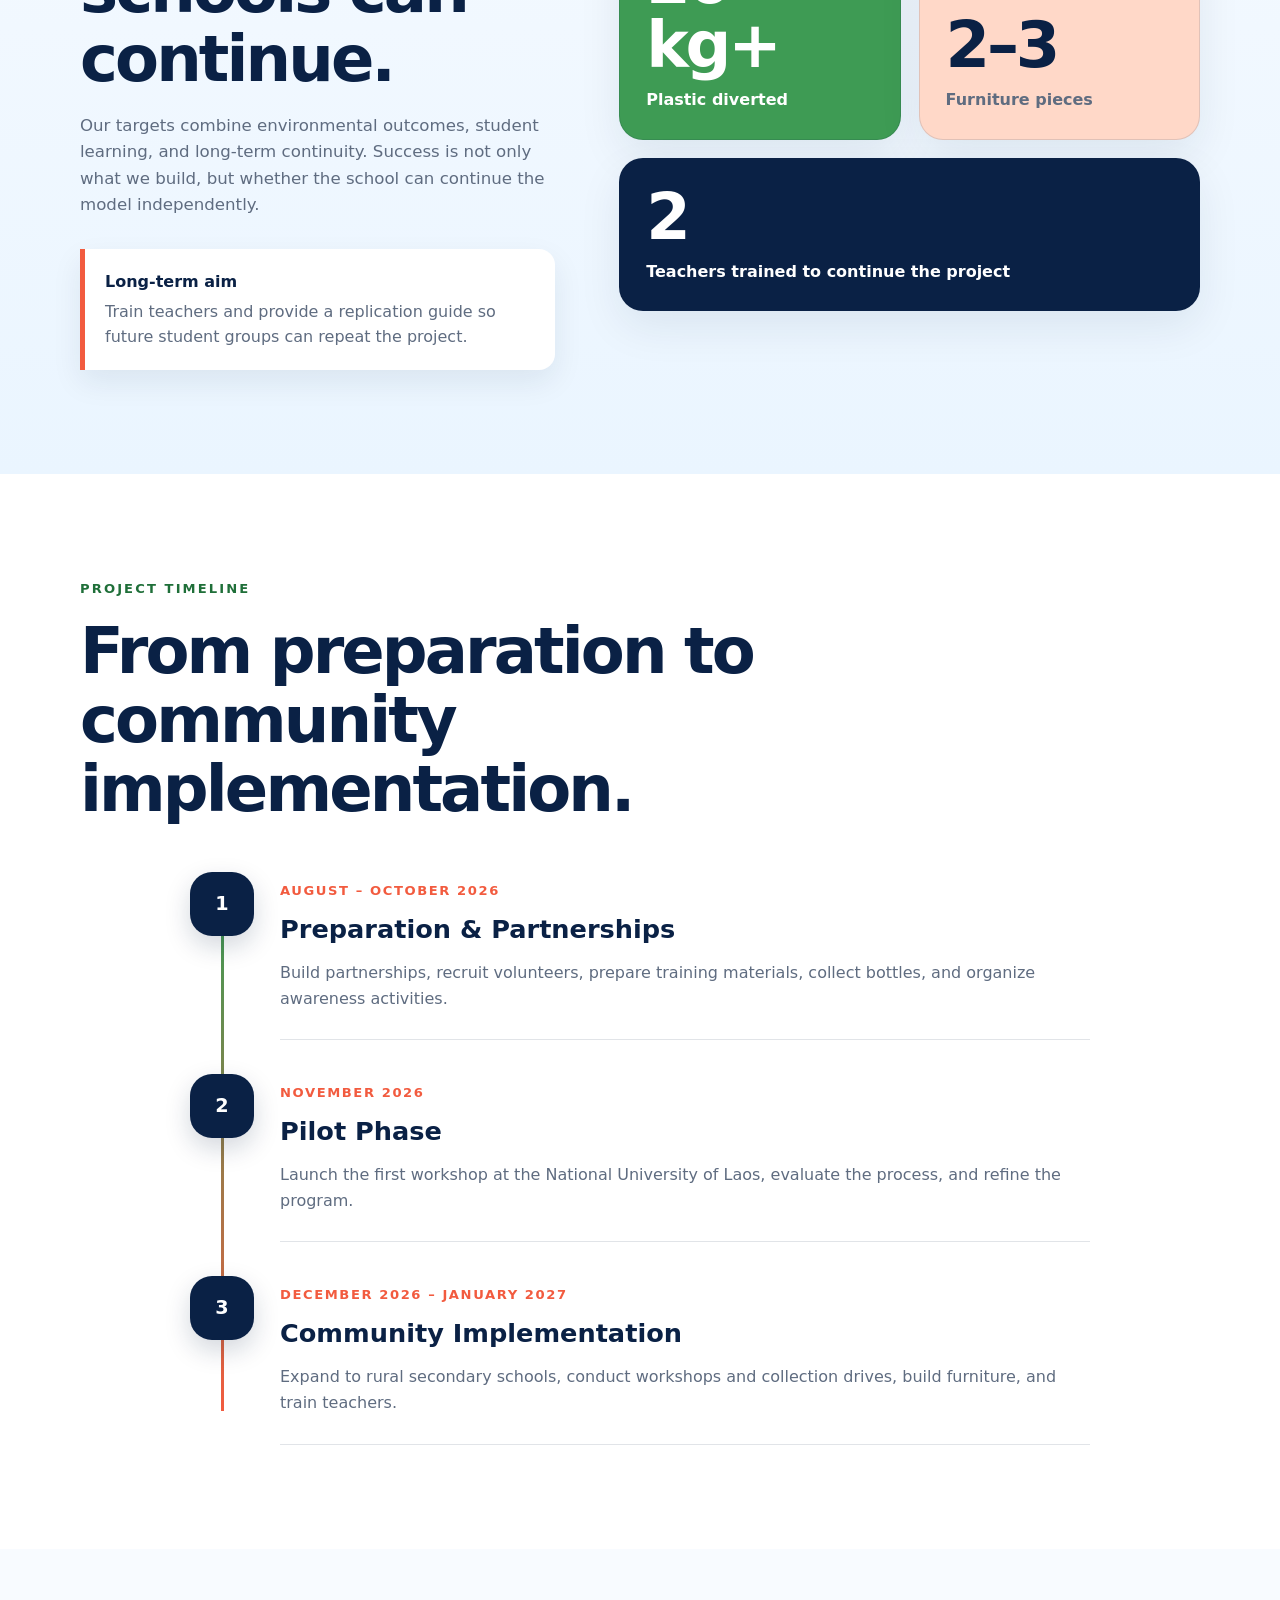
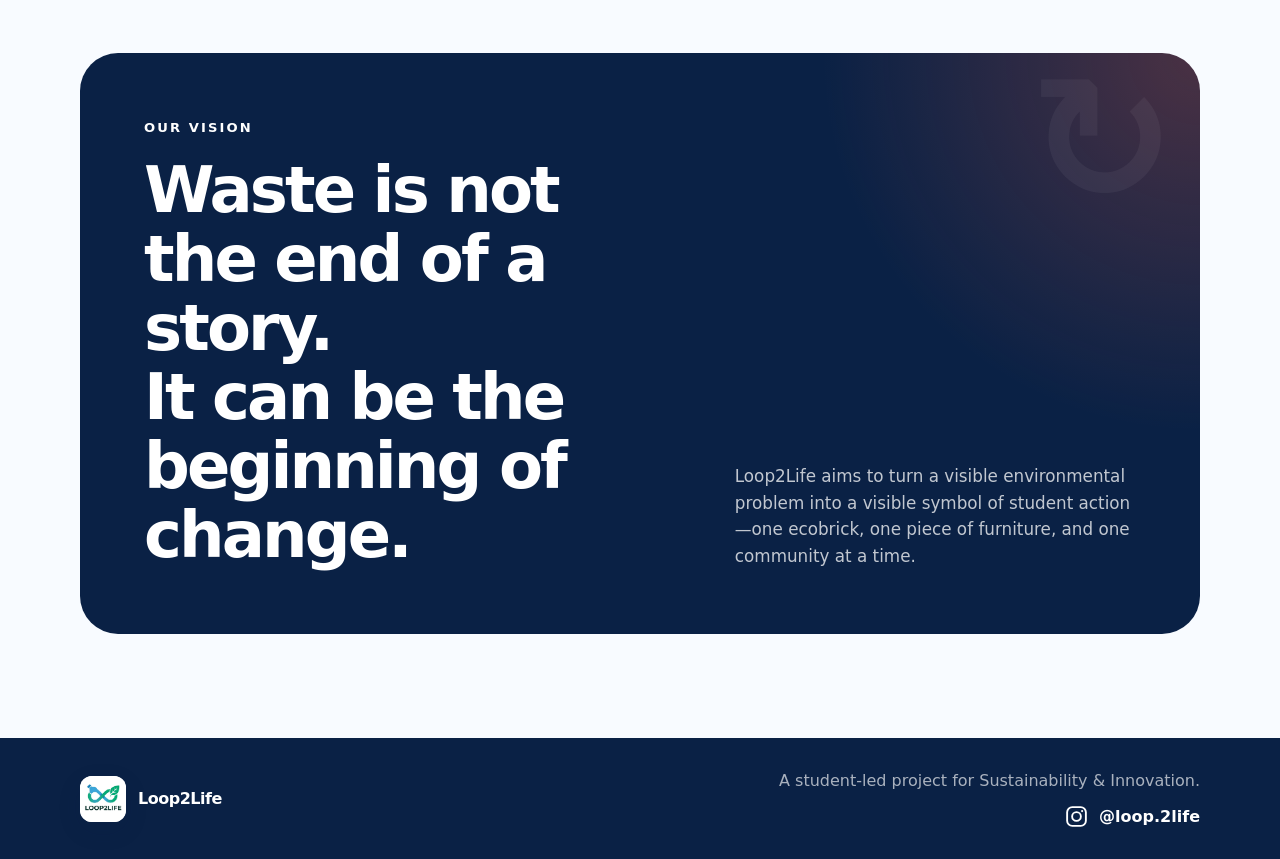
==== commit 2141ab66: "Add bilingual interactive Eco Activity Box with TikTok tutorials and QR poster" ====
--- a/index.html
+++ b/index.html
@@ -235,6 +235,8 @@
                     and develop practical skills that support the Loop2Life project.
                 </p>
 
+                <p><a class="button button-primary" href="eco-activities/">Explore Eco Activities</a></p>
+
                 <h3>What's Inside?</h3>
 
                 <ul>
@@ -489,6 +491,6 @@
       </div>
     </div>
   </footer>
-  <script src="language.js"></script>
+  <script src="language.js?v=20261018"></script>
 </body>
 </html>
